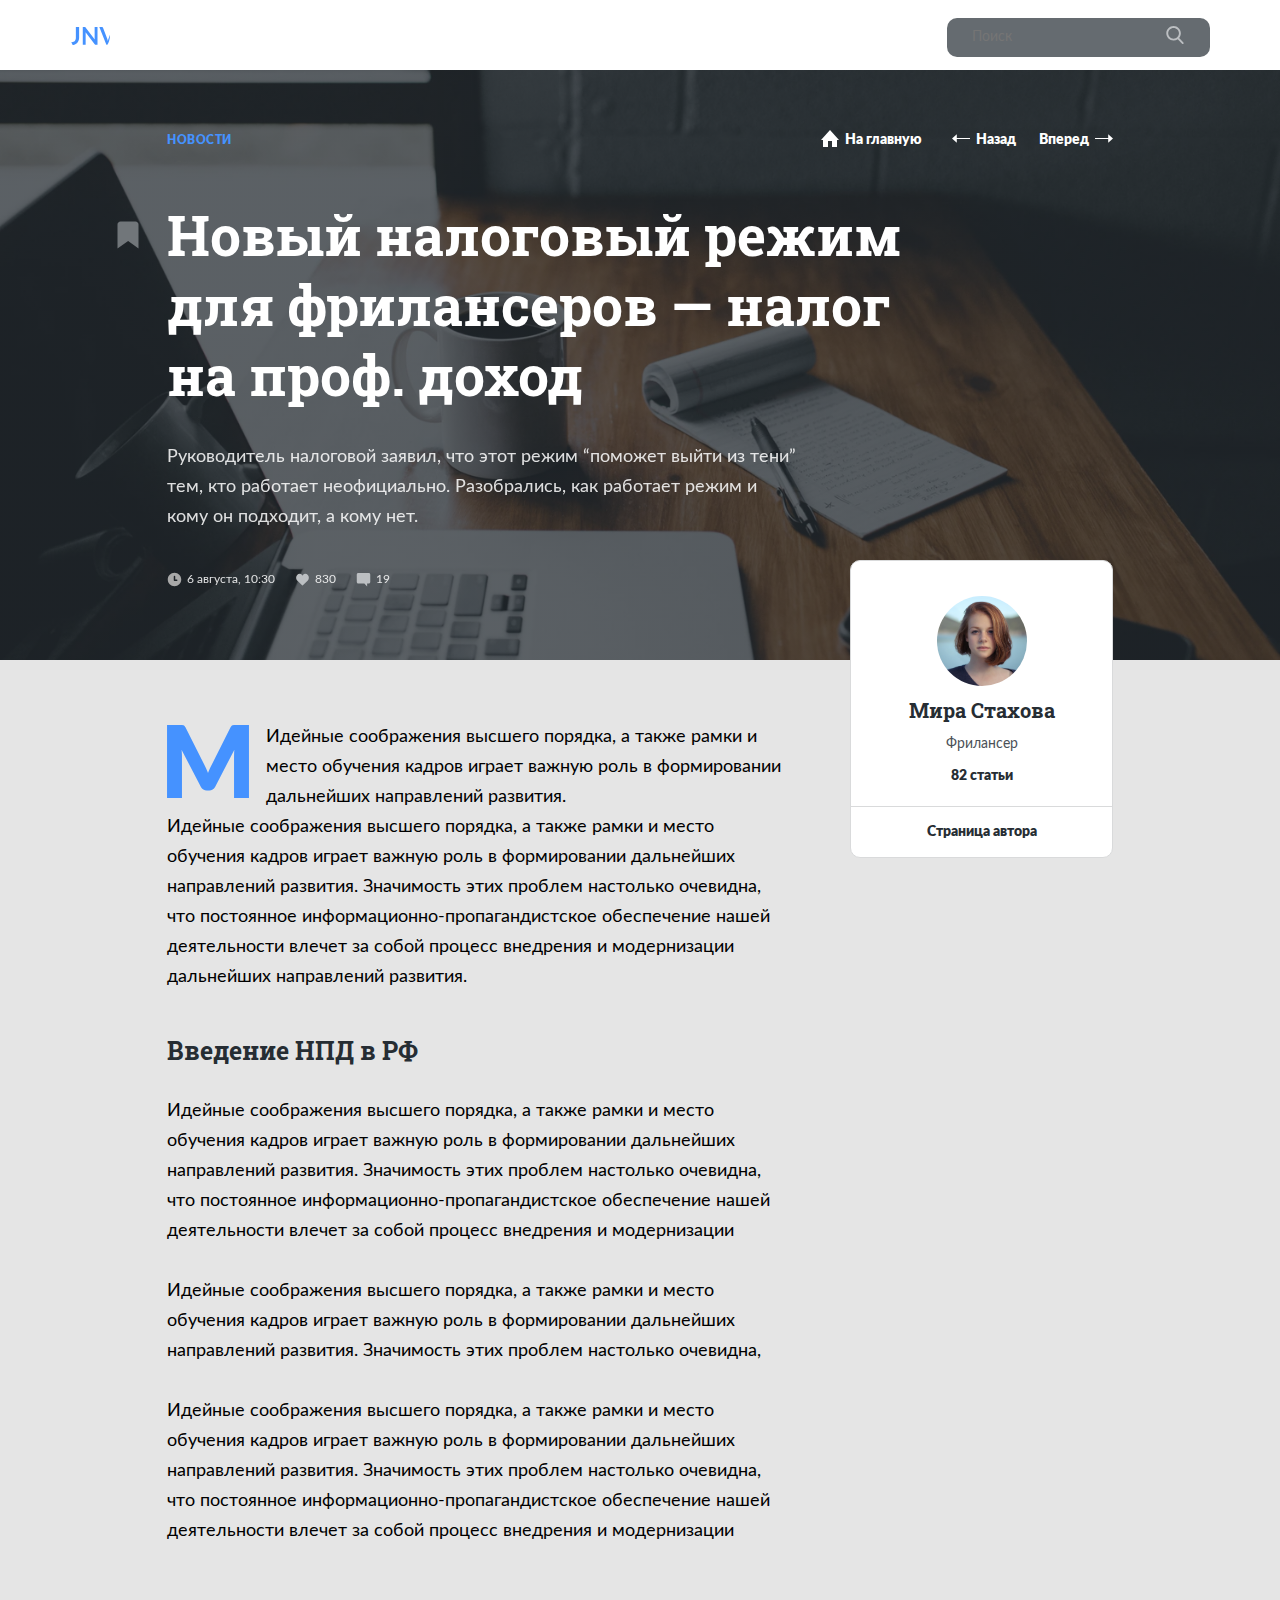
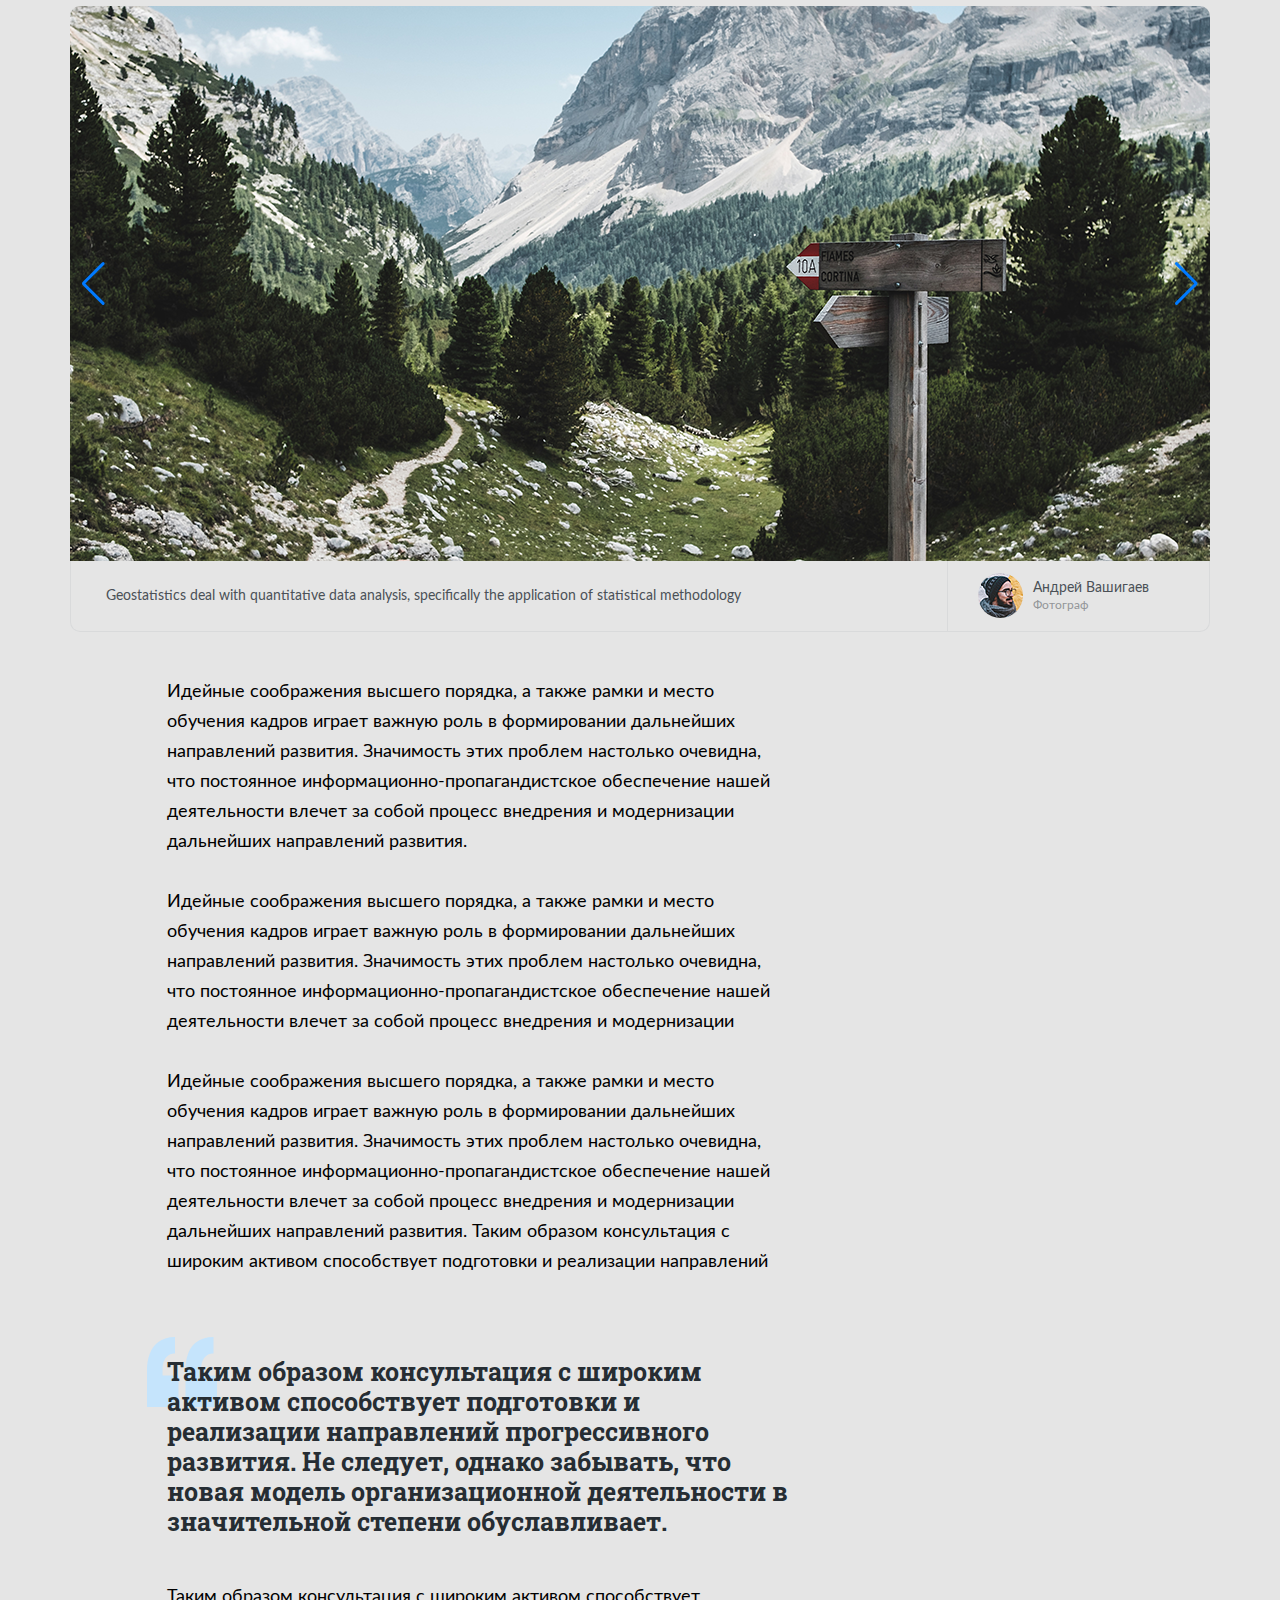
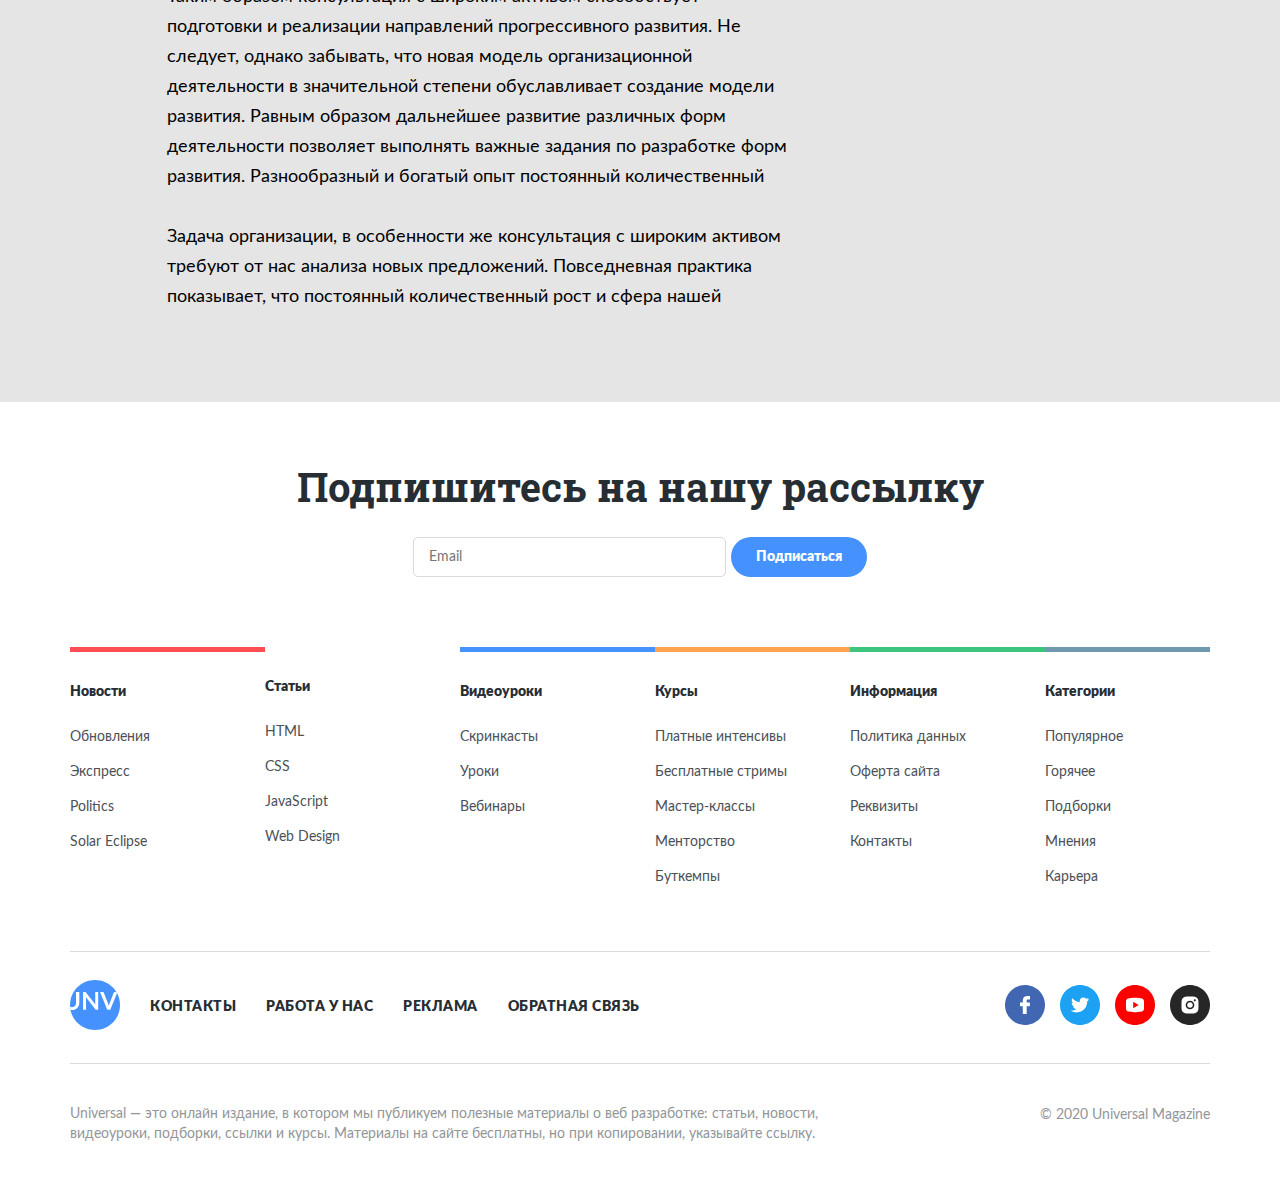
==== article.html @ b318d791 "add slider" ====
<!DOCTYPE html>
<html lang="ru">

<head>
	<meta charset="UTF-8">
	<meta name="viewport" content="width=device-width, initial-scale=1.0">
	<title>Universal</title>
	<link rel="shortcut icon" href="favicon.ico" type="image/x-icon">
	<link rel="icon" href="favicon.ico" type="image/x-icon">
	<link rel="preload" href="fonts/Lato-Black.woff2" as="font" type="font/woff2" crossorigin="">
	<link rel="preload" href="fonts/Lato-Regular.woff2" as="font" type="font/woff2" crossorigin="">
	<link rel="preload" href="fonts/RobotoSlab-Bold.woff2" as="font" type="font/woff2" crossorigin="">
	<link rel="stylesheet" href="css/swiper-bundle.min.css">
	<link rel="stylesheet" href="css/style.css">
</head>

<body>
	<header class="header header-article">
		<div class="container">
			<div class="header-wrapper">
				<a href="index.html" class="header__logo">
					<img class="logo" src="img/logo/logo.svg" alt="logo" />
				</a>
				<nav class="navbar">
					<ul class="navbar__list">
						<li class="navbar__item"><a href="#" class="navbar__link">Статьи</a></li>
						<li class="navbar__item"><a href="#" class="navbar__link">Новости</a></li>
						<li class="navbar__item"><a href="#" class="navbar__link">Курсы</a></li>
						<li class="navbar__item"><a href="#" class="navbar__link">HTML</a></li>
						<li class="navbar__item"><a href="#" class="navbar__link">CSS</a></li>
						<li class="navbar__item"><a href="#" class="navbar__link">JavaScript</a></li>
						<li class="navbar__item"><a href="#" class="navbar__link">Web Design</a></li>
					</ul>
				</nav>
				<!-- /.navbar -->
				<form class="form header__form header__search-form" action="#">
					<input class="input header__input" type="search" placeholder="Поиск">
					<button class="button header__button header__input-button">
						<img src="img/svg/icon/search.svg" alt="Icon: search">
					</button>
				</form>
			</div>
		</div>
		<!-- /.container -->
	</header>
	<!-- /.header -->

	<main class="main">

		<section class="article-hero">
			<img src="img/svg/icon/bookmark-big.svg" alt="bookmark" class="article-hero__bookmark">
			<div class="article-hero__container container-content">

				<div class="article-hero__menu">
					<div class="article-hero__topic">Новости</div>
					<div class="article-hero__navigation">
						<a href="#" class="article-hero__button article-hero__button-home">
							<img src="img/svg/button/home.svg" alt="Icon: home" class="article-hero__button-image" />
							<span class="article-hero__button-text">На главную</span>
						</a>
						<a href="#" class="article-hero__button article-hero__button-prev">
							<img src="img/svg/button/arrow-prev.svg" alt="Icon: arrow-prev" class="article-hero__button-image" />
							<span class="article-hero__button-text">Назад</span>
						</a>
						<a href="#" class="article-hero__button article-hero__button-next">
							<span class="article-hero__button-text">Вперед</span>
							<img src="img/svg/button/Arrow.svg" alt="Icon: arrow-next" class="article-hero__button-image" />
						</a>
					</div>
				</div>
				<h2 class="article-hero__title">Новый налоговый режим для фрилансеров — налог на проф. доход</h2>
				<p class="article-hero__subtitle">Руководитель налоговой заявил, что этот режим “поможет выйти из тени” тем,
					кто работает неофициально. Разобрались, как работает режим и кому он подходит, а кому нет.
				</p>
				<div class="article-hero__action">
					<img src="img/svg/icon/clock.svg" alt="Icon: clock" class="article-hero__clock">
					<span class="article-hero__date">6 августа, 10:30</span>
					<img class="article-hero__comment-like like" src="img/svg/icon/like.svg" alt="Icon: comment">
					<span class="article-hero__number-like comment-item">830</span>
					<img class="article-hero__comment-icon comment" src="img/svg/icon/comment.svg" alt="Icon: comment">
					<span class="article-hero__number-comment comment-item">19</span>
				</div>

			</div>
			<!-- /.container -->
		</section>
		<!-- /.hero -->

		<section class="article-swiper">
			<div class="container container-content">
				<div class="article-swiper__user">
					<div class="article-swiper__user-info">
						<img src="img/user/user-avatar-4.png" alt="Icon: user" class="article-swiper__user-avatar">
						<span class="article-swiper__user-name">Мира Стахова</span>
						<span class="article-swiper__user-work">Фрилансер</span>
						<span class="article-swiper__user-stats">82 статьи</span>
					</div>
					<div class="article-swiper__user-page">
						<a href="#" class="article-swiper__user-link">Страница автора</a>
					</div>
				</div>
				<div class="article-swiper__text-box">

					<div class="article-swiper__lead">
						<p class="article-swiper__tagline">
							МИдейные соображения высшего порядка, а также рамки и место обучения кадров
							играет важную роль в формировании дальнейших направлений развития.
						</p>
						<p class="article-swiper__text">
							Идейные соображения высшего порядка, а также рамки и место обучения кадров играет важную роль в
							формировании
							дальнейших направлений развития. Значимость этих проблем настолько очевидна, что постоянное
							информационно-пропагандистское обеспечение нашей деятельности влечет за собой процесс внедрения и
							модернизации дальнейших направлений развития.
						</p>
					</div>



					<h2 class="article-swiper__title">Введение НПД в РФ</h2>
					<p class="article-swiper__text">
						Идейные соображения высшего порядка, а также рамки и место обучения кадров играет важную роль в формировании
						дальнейших направлений развития. Значимость этих проблем настолько очевидна, что постоянное
						информационно-пропагандистское обеспечение нашей деятельности влечет за собой процесс внедрения и
						модернизации
					</p>
					<p class="article-swiper__text">
						Идейные соображения высшего порядка, а также рамки и место обучения кадров играет важную роль в формировании
						дальнейших направлений развития. Значимость этих проблем настолько очевидна,
					</p>
					<p class="article-swiper__text article-swiper__text--mb0">
						Идейные соображения высшего порядка, а также рамки и место обучения кадров играет важную роль в формировании
						дальнейших направлений развития. Значимость этих проблем настолько очевидна, что постоянное
						информационно-пропагандистское обеспечение нашей деятельности влечет за собой процесс внедрения и
						модернизации
					</p>
				</div>
			</div>
			<!-- /.content-container -->

			<div class="container">
				<!-- Slider main container -->
				<!-- 	<div class="article-swiper__box"> -->
				<div class="swiper-container article-swiper__swiper-container">
					<!-- Additional required wrapper -->
					<div class="swiper-wrapper">
						<!-- Slides -->
						<div class="swiper-slide">
							<img src="img/article-swiper/article-slide-1.png" alt="slide" class="article-swiper__slider-image">
						</div>
						<div class="swiper-slide">
							<img src="img/article-swiper/article-slide-1.png" alt="slide" class="article-swiper__slider-image">
						</div>
						<div class="swiper-slide">
							<img src="img/article-swiper/article-slide-1.png" alt="slide" class="article-swiper__slider-image">
						</div>
					</div>
					<!-- If we need navigation buttons -->
					<div class="swiper-button-prev"></div>
					<div class="swiper-button-next"></div>
				</div>

				<div class="article-swiper__slider-block">
					<div class="article-swiper__slider-text">Geostatistics deal with quantitative data analysis, specifically
						the application of statistical methodology
					</div>
					<div class="article-swiper__slider-user">
						<img src="img/user/user-avatar-5.png" alt="User" class="article-swiper__slider-avatar">
						<div class="article-swiper__slider-info">
							<span class="article-swiper__slider-name">Андрей Вашигаев</span>
							<span class="article-swiper__slider-work">Фотограф</span>
						</div>
					</div>
				</div>
				<!-- </div> -->
			</div>
			<!-- /.container -->

			<div class="container container-content">
				<div class="article-swiper__text-box">
					<p class="article-swiper__text">
						Идейные соображения высшего порядка, а также рамки и место обучения кадров играет важную роль в формировании
						дальнейших направлений развития. Значимость этих проблем настолько очевидна, что постоянное
						информационно-пропагандистское обеспечение нашей деятельности влечет за собой процесс внедрения и
						модернизации дальнейших направлений развития.
					</p>
					<p class="article-swiper__text">
						Идейные соображения высшего порядка, а также рамки и место обучения кадров играет важную роль в формировании
						дальнейших направлений развития. Значимость этих проблем настолько очевидна, что постоянное
						информационно-пропагандистское обеспечение нашей деятельности влечет за собой процесс внедрения и
						модернизации
					</p>
					<p class="article-swiper__text article-swiper__text--mb80">
						Идейные соображения высшего порядка, а также рамки и место обучения кадров играет важную роль в формировании
						дальнейших направлений развития. Значимость этих проблем настолько очевидна, что постоянное
						информационно-пропагандистское обеспечение нашей деятельности влечет за собой процесс внедрения и
						модернизации дальнейших направлений развития. Таким образом консультация с широким активом способствует
						подготовки и реализации направлений
					</p>
				</div>
			</div>

			<div class="container container-content">
				<div class="article-swiper__text-box">
					<div class="article-swiper__quote">
						<img src="img/svg/icon/quote.svg" alt="Icon: quote" class="article-swiper__quote-image">
						Таким образом консультация с широким активом способствует подготовки и реализации направлений прогрессивного
						развития. Не следует, однако забывать, что новая модель организационной деятельности в значительной степени
						обуславливает.
					</div>
					<p class="article-swiper__text">
						Таким образом консультация с широким активом способствует подготовки и реализации направлений прогрессивного
						развития. Не следует, однако забывать, что новая модель организационной деятельности в значительной степени
						обуславливает создание модели развития. Равным образом дальнейшее развитие различных форм деятельности
						позволяет выполнять важные задания по разработке форм развития. Разнообразный и богатый опыт постоянный
						количественный
					</p>
					<p class="article-swiper__text">
						Задача организации, в особенности же консультация с широким активом требуют от нас анализа новых
						предложений. Повседневная практика показывает, что постоянный количественный рост и сфера нашей
					</p>
				</div>
			</div>

		</section>
		<!-- /.article-swiper -->
		<section class="article-cards">
			<div class="container">

			</div>
			<!-- /.container -->
		</section>
		<!-- /.article-card -->


	</main>
	<!-- /.main -->

	<footer class="footer">
		<div class="container">
			<div class="footer__wrapper">

				<div class="footer__newsletter">
					<h2 class="footer__newsletter-title">Подпишитесь на нашу рассылку</h2>
					<form action="#" class="footer__newsletter-form">
						<input class="input footer__newsletter-input" type="email" placeholder="Email">
						<button class="button footer__newsletter-button">Подписаться</button>
					</form>
				</div>
				<!-- /.footer__newsletter -->

				<div class="footer__info">
					<div class="footer__info-item footer__info-item--news">
						<span class="footer__info-title">Новости</span>
						<a href="#" class="footer__info-link">Обновления</a>
						<a href="#" class="footer__info-link">Экспресс</a>
						<a href="#" class="footer__info-link">Politics</a>
						<a href="#" class="footer__info-link">Solar Eclipse</a>
					</div>
					<div class="footer__info-item footer__info-item--article">
						<span class="footer__info-title">Статьи</span>
						<a href="#" class="footer__info-link">HTML</a>
						<a href="#" class="footer__info-link">CSS</a>
						<a href="#" class="footer__info-link">JavaScript</a>
						<a href="#" class="footer__info-link">Web Design</a>
					</div>
					<div class="footer__info-item footer__info-item--videos">
						<span class="footer__info-title">Видеоуроки</span>
						<a href="#" class="footer__info-link">Скринкасты</a>
						<a href="#" class="footer__info-link">Уроки</a>
						<a href="#" class="footer__info-link">Вебинары</a>
					</div>
					<div class="footer__info-item footer__info-item--courses">
						<span class="footer__info-title">Курсы</span>
						<a href="#" class="footer__info-link">Платные интенсивы</a>
						<a href="#" class="footer__info-link">Бесплатные стримы</a>
						<a href="#" class="footer__info-link">Мастер-классы</a>
						<a href="#" class="footer__info-link">Менторство</a>
						<a href="#" class="footer__info-link">Буткемпы</a>
					</div>
					<div class="footer__info-item footer__info-item--information">
						<span class="footer__info-title">Информация</span>
						<a href="#" class="footer__info-link">Политика данных</a>
						<a href="#" class="footer__info-link">Оферта сайта</a>
						<a href="#" class="footer__info-link">Реквизиты</a>
						<a href="#" class="footer__info-link">Контакты</a>
					</div>
					<div class="footer__info-item footer__info-item--categiories">
						<span class="footer__info-title">Категории</span>
						<a href="#" class="footer__info-link">Популярное</a>
						<a href="#" class="footer__info-link">Горячее</a>
						<a href="#" class="footer__info-link">Подборки</a>
						<a href="#" class="footer__info-link">Мнения</a>
						<a href="#" class="footer__info-link">Карьера</a>
					</div>
				</div>
				<!-- /.footer__info -->
				<div class="footer__contacts">
					<div class="footer__contacts-about">
						<a href="#"><img class="footer__logo" src="img/logo/footer-logo.svg" alt="Logo"></a>
						<a href="#" class="footer__contacts-link">Контакты</a>
						<a href="#" class="footer__contacts-link">Работа у нас</a>
						<a href="#" class="footer__contacts-link">Реклама</a>
						<a href="#" class="footer__contacts-link">Обратная связь</a>
					</div>
					<div class="footer__contacts-social">
						<a href="https://www.facebook.com" class="footer__social-link">
							<img src="img/svg/social/footer-facebook.svg" alt="facebook" class="footer__social-icon">
						</a>
						<a href="https://twitter.com" class="footer__social-link"><img src="img/svg/social/footer-twitter.svg"
								alt="twitter" class="footer__social-icon"></a>
						<a href="https://www.youtube.com" class="footer__social-link">
							<img src="img/svg/social/footer-youtube.svg" alt="youtube" class="footer__social-icon">
						</a>
						<a href="https://www.instagram.com" class="footer__social-link">
							<img src="img/svg/social/footer-instagram.svg" alt="instagram" class="footer__social-icon">
						</a>
					</div>
				</div>
				<!-- /.footer__contacts -->
				<div class="footer__copyright">
					<p class="footer__copyright-all">Universal — это онлайн издание, в котором мы публикуем полезные материалы о
						веб разработке: статьи, новости, видеоуроки, подборки, ссылки и курсы. Материалы на сайте бесплатны, но при
						копировании, указывайте ссылку.</p>
					<span class="footer__copyright-tag">© 2020 Universal Magazine</span>
				</div>
				<!-- /.footer__copyright -->
			</div>
			<!-- /.footer__wrapper -->
		</div>
		<!-- /.container -->
	</footer>
	<!-- /.footer -->
	<script src="https://code.jquery.com/jquery-3.5.1.min.js"
		integrity="sha256-9/aliU8dGd2tb6OSsuzixeV4y/faTqgFtohetphbbj0=" crossorigin="anonymous"></script>
	<script src="js/swiper-bundle.min.js"></script>
	<script src="js/main.js"></script>
</body>

</html>
---- css/style.css ----
/*! normalize.css v8.0.1 | MIT License | github.com/necolas/normalize.css */
/* Document
   ========================================================================== */
/**
 * 1. Correct the line height in all browsers.
 * 2. Prevent adjustments of font size after orientation changes in iOS.
 */
html {
  line-height: 1.15;
  /* 1 */
  -webkit-text-size-adjust: 100%;
  /* 2 */
}

/* Sections
   ========================================================================== */
/**
 * Remove the margin in all browsers.
 */
body {
  margin: 0;
}

/**
 * Render the `main` element consistently in IE.
 */
main {
  display: block;
}

/**
 * Correct the font size and margin on `h1` elements within `section` and
 * `article` contexts in Chrome, Firefox, and Safari.
 */
h1 {
  font-size: 2em;
  margin: 0.67em 0;
}

/* Grouping content
   ========================================================================== */
/**
 * 1. Add the correct box sizing in Firefox.
 * 2. Show the overflow in Edge and IE.
 */
hr {
  -webkit-box-sizing: content-box;
          box-sizing: content-box;
  /* 1 */
  height: 0;
  /* 1 */
  overflow: visible;
  /* 2 */
}

/**
 * 1. Correct the inheritance and scaling of font size in all browsers.
 * 2. Correct the odd `em` font sizing in all browsers.
 */
pre {
  font-family: monospace, monospace;
  /* 1 */
  font-size: 1em;
  /* 2 */
}

/* Text-level semantics
   ========================================================================== */
/**
 * Remove the gray background on active links in IE 10.
 */
a {
  background-color: transparent;
}

/**
 * 1. Remove the bottom border in Chrome 57-
 * 2. Add the correct text decoration in Chrome, Edge, IE, Opera, and Safari.
 */
abbr[title] {
  border-bottom: none;
  /* 1 */
  text-decoration: underline;
  /* 2 */
  -webkit-text-decoration: underline dotted;
          text-decoration: underline dotted;
  /* 2 */
}

/**
 * Add the correct font weight in Chrome, Edge, and Safari.
 */
b,
strong {
  font-weight: bolder;
}

/**
 * 1. Correct the inheritance and scaling of font size in all browsers.
 * 2. Correct the odd `em` font sizing in all browsers.
 */
code,
kbd,
samp {
  font-family: monospace, monospace;
  /* 1 */
  font-size: 1em;
  /* 2 */
}

/**
 * Add the correct font size in all browsers.
 */
small {
  font-size: 80%;
}

/**
 * Prevent `sub` and `sup` elements from affecting the line height in
 * all browsers.
 */
sub,
sup {
  font-size: 75%;
  line-height: 0;
  position: relative;
  vertical-align: baseline;
}

sub {
  bottom: -0.25em;
}

sup {
  top: -0.5em;
}

/* Embedded content
   ========================================================================== */
/**
 * Remove the border on images inside links in IE 10.
 */
img {
  border-style: none;
}

/* Forms
   ========================================================================== */
/**
 * 1. Change the font styles in all browsers.
 * 2. Remove the margin in Firefox and Safari.
 */
button,
input,
optgroup,
select,
textarea {
  font-family: inherit;
  /* 1 */
  font-size: 100%;
  /* 1 */
  line-height: 1.15;
  /* 1 */
  margin: 0;
  /* 2 */
}

/**
 * Show the overflow in IE.
 * 1. Show the overflow in Edge.
 */
button,
input {
  /* 1 */
  overflow: visible;
}

/**
 * Remove the inheritance of text transform in Edge, Firefox, and IE.
 * 1. Remove the inheritance of text transform in Firefox.
 */
button,
select {
  /* 1 */
  text-transform: none;
}

/**
 * Correct the inability to style clickable types in iOS and Safari.
 */
button,
[type="button"],
[type="reset"],
[type="submit"] {
  -webkit-appearance: button;
}

/**
 * Remove the inner border and padding in Firefox.
 */
button::-moz-focus-inner,
[type="button"]::-moz-focus-inner,
[type="reset"]::-moz-focus-inner,
[type="submit"]::-moz-focus-inner {
  border-style: none;
  padding: 0;
}

/**
 * Restore the focus styles unset by the previous rule.
 */
button:-moz-focusring,
[type="button"]:-moz-focusring,
[type="reset"]:-moz-focusring,
[type="submit"]:-moz-focusring {
  outline: 1px dotted ButtonText;
}

/**
 * Correct the padding in Firefox.
 */
fieldset {
  padding: 0.35em 0.75em 0.625em;
}

/**
 * 1. Correct the text wrapping in Edge and IE.
 * 2. Correct the color inheritance from `fieldset` elements in IE.
 * 3. Remove the padding so developers are not caught out when they zero out
 *    `fieldset` elements in all browsers.
 */
legend {
  -webkit-box-sizing: border-box;
          box-sizing: border-box;
  /* 1 */
  color: inherit;
  /* 2 */
  display: table;
  /* 1 */
  max-width: 100%;
  /* 1 */
  padding: 0;
  /* 3 */
  white-space: normal;
  /* 1 */
}

/**
 * Add the correct vertical alignment in Chrome, Firefox, and Opera.
 */
progress {
  vertical-align: baseline;
}

/**
 * Remove the default vertical scrollbar in IE 10+.
 */
textarea {
  overflow: auto;
}

/**
 * 1. Add the correct box sizing in IE 10.
 * 2. Remove the padding in IE 10.
 */
[type="checkbox"],
[type="radio"] {
  -webkit-box-sizing: border-box;
          box-sizing: border-box;
  /* 1 */
  padding: 0;
  /* 2 */
}

/**
 * Correct the cursor style of increment and decrement buttons in Chrome.
 */
[type="number"]::-webkit-inner-spin-button,
[type="number"]::-webkit-outer-spin-button {
  height: auto;
}

/**
 * 1. Correct the odd appearance in Chrome and Safari.
 * 2. Correct the outline style in Safari.
 */
[type="search"] {
  -webkit-appearance: textfield;
  /* 1 */
  outline-offset: -2px;
  /* 2 */
}

/**
 * Remove the inner padding in Chrome and Safari on macOS.
 */
[type="search"]::-webkit-search-decoration {
  -webkit-appearance: none;
}

/**
 * 1. Correct the inability to style clickable types in iOS and Safari.
 * 2. Change font properties to `inherit` in Safari.
 */
::-webkit-file-upload-button {
  -webkit-appearance: button;
  /* 1 */
  font: inherit;
  /* 2 */
}

/* Interactive
   ========================================================================== */
/*
 * Add the correct display in Edge, IE 10+, and Firefox.
 */
details {
  display: block;
}

/*
 * Add the correct display in all browsers.
 */
summary {
  display: list-item;
}

/* Misc
   ========================================================================== */
/**
 * Add the correct display in IE 10+.
 */
template {
  display: none;
}

/**
 * Add the correct display in IE 10.
 */
[hidden] {
  display: none;
}

@font-face {
  font-family: 'Lato';
  src: url("../fonts/Lato-Black.woff");
  src: url("../fonts/Lato-Black.woff2");
  font-weight: 900;
  font-style: normal;
  font-display: swap;
}

@font-face {
  font-family: 'Lato';
  src: url("../fonts/Lato-Regular.woff");
  src: url("../fonts/Lato-Regular.woff2");
  font-weight: normal;
  font-style: normal;
  font-display: swap;
}

@font-face {
  font-family: 'Roboto Slab';
  src: url("../fonts/RobotoSlab-Bold.woff");
  src: url("../fonts/RobotoSlab-Bold.woff2");
  font-weight: 700;
  font-style: normal;
  font-display: swap;
}

* {
  -webkit-box-sizing: border-box;
          box-sizing: border-box;
}

body {
  font-family: 'Lato', sans-serif;
  background-color: #e5e5e5;
}

.container {
  max-width: 1140px;
  margin: auto;
}

.container-content {
  position: relative;
  max-width: 946px;
  margin: auto;
}

img {
  max-width: 100%;
}

.input {
  background-color: #fff;
  border-radius: 4px;
  border: none;
  padding: 0 23px;
  height: 50px;
}

.message {
  background-color: #fff;
  border-radius: 4px;
  padding: 18px 23px;
  border: none;
}

.button {
  max-width: 154px;
  min-height: 40px;
  font-family: Lato;
  font-style: normal;
  font-weight: 900;
  font-size: 14px;
  line-height: 20px;
  text-decoration: none;
  background: #4592FF;
  color: #fff;
  border-radius: 20px;
  cursor: pointer;
}

.button__text {
  margin-right: 5px;
}

.user-avatar {
  border-radius: 50%;
}

.header {
  background: #262d33;
}

.header-article {
  background: #ffffff;
}

.header-wrapper {
  display: -webkit-box;
  display: -ms-flexbox;
  display: flex;
  -webkit-box-pack: justify;
      -ms-flex-pack: justify;
          justify-content: space-between;
  -webkit-box-align: center;
      -ms-flex-align: center;
          align-items: center;
  padding: 11px 0 7px 0;
}

.header__form {
  position: relative;
  display: -webkit-box;
  display: -ms-flexbox;
  display: flex;
}

.header__input {
  width: 263px;
  max-height: 39px;
  padding: 10px 55px 10px 25px;
  background: #656b70;
  border-radius: 10px;
  font-style: normal;
  font-weight: normal;
  font-size: 14px;
  line-height: 20px;
  color: #e2e2e2;
}

.header__input:focus {
  color: #ffffff;
}

.header__input-button {
  position: absolute;
  right: 20px;
  height: 100%;
  border: none;
  background: transparent;
}

.navbar__list {
  display: -webkit-box;
  display: -ms-flexbox;
  display: flex;
  -webkit-box-pack: justify;
      -ms-flex-pack: justify;
          justify-content: space-between;
  width: 531px;
  padding: 0;
}

.navbar__item {
  list-style: none;
}

.navbar__link {
  text-decoration: none;
  font-weight: 900;
  font-size: 14px;
  line-height: 20px;
  color: #ffffff;
}

.hero {
  padding: 30px 0 15px;
  background: -webkit-gradient(linear, left bottom, left top, color-stop(24.55%, #E5E5E5), color-stop(24.55%, #262D33));
  background: linear-gradient(0deg, #E5E5E5 24.55%, #262D33 24.55%);
}

.hero-wrapper {
  display: -webkit-box;
  display: -ms-flexbox;
  display: flex;
  min-height: 570px;
  width: 100%;
  background-color: transparent;
  border-radius: 10px;
  overflow: hidden;
}

.content__item {
  position: relative;
  display: -webkit-box;
  display: -ms-flexbox;
  display: flex;
  height: 100%;
  display: none;
}

.content__item--active {
  display: block;
}

.content__page {
  position: relative;
  display: -webkit-box;
  display: -ms-flexbox;
  display: flex;
  -webkit-box-orient: vertical;
  -webkit-box-direction: normal;
      -ms-flex-direction: column;
          flex-direction: column;
  -webkit-box-pack: justify;
      -ms-flex-pack: justify;
          justify-content: space-between;
  width: 877px;
  height: 100%;
}

.content__image {
  position: absolute;
  width: 100%;
  height: 100%;
  -o-object-fit: cover;
     object-fit: cover;
}

.content__tab {
  position: absolute;
  bottom: 100px;
  left: 55px;
  max-width: 630px;
  display: -webkit-box;
  display: -ms-flexbox;
  display: flex;
  -webkit-box-orient: vertical;
  -webkit-box-direction: normal;
      -ms-flex-direction: column;
          flex-direction: column;
  -webkit-box-pack: justify;
      -ms-flex-pack: justify;
          justify-content: space-between;
}

.content__user {
  position: absolute;
  top: 55px;
  left: 55px;
  display: -webkit-box;
  display: -ms-flexbox;
  display: flex;
  -webkit-box-align: center;
      -ms-flex-align: center;
          align-items: center;
}

.content__user-avatar {
  margin-right: 10px;
}

.content__user-info {
  display: -webkit-box;
  display: -ms-flexbox;
  display: flex;
  -webkit-box-orient: vertical;
  -webkit-box-direction: normal;
      -ms-flex-direction: column;
          flex-direction: column;
}

.content__user-name {
  font-style: normal;
  font-weight: normal;
  font-size: 14px;
  line-height: 20px;
  mix-blend-mode: normal;
  opacity: 0.85;
  color: #ffffff;
}

.content__user-work {
  font-style: normal;
  font-weight: normal;
  font-size: 12px;
  line-height: 15px;
  opacity: 0.4;
  color: #ffffff;
}

.content__text {
  font-style: normal;
  font-weight: 900;
  font-size: 12px;
  line-height: 15px;
  letter-spacing: 0.5px;
  text-transform: uppercase;
  color: #4592ff;
}

.content__title {
  margin-top: 20px;
  margin-bottom: 50px;
  font-family: 'Roboto Slab', serif;
  font-style: normal;
  font-weight: bold;
  font-size: 40px;
  line-height: 50px;
  color: #ffffff;
}

.content__button {
  padding: 10px 20px 10px 20px;
}

.tabs {
  display: -webkit-box;
  display: -ms-flexbox;
  display: flex;
  -webkit-box-orient: vertical;
  -webkit-box-direction: normal;
      -ms-flex-direction: column;
          flex-direction: column;
  -webkit-box-pack: justify;
      -ms-flex-pack: justify;
          justify-content: space-between;
  background-color: #fff;
  width: 100%;
}

.tabs__title {
  display: -webkit-box;
  display: -ms-flexbox;
  display: flex;
  -webkit-box-orient: vertical;
  -webkit-box-direction: normal;
      -ms-flex-direction: column;
          flex-direction: column;
  -webkit-box-pack: center;
      -ms-flex-pack: center;
          justify-content: center;
  padding: 19px 25px;
  min-height: 59px;
  font-style: normal;
  font-weight: 900;
  font-size: 14px;
  line-height: 20px;
  text-transform: uppercase;
}

.tabs__item {
  display: -webkit-box;
  display: -ms-flexbox;
  display: flex;
  -webkit-box-orient: vertical;
  -webkit-box-direction: normal;
      -ms-flex-direction: column;
          flex-direction: column;
  padding: 18px 25px;
  min-height: 99px;
  border: 1px solid transparent;
  cursor: pointer;
  border-top: 1px solid #D9DADB;
}

.tabs__item--active {
  background: #f5f5f5;
}

.tabs__item:last-child {
  min-height: 110px;
}

.tabs__subtitle {
  margin-top: 0;
  margin-bottom: 7px;
  font-style: normal;
  font-weight: 900;
  font-size: 12px;
  line-height: 15px;
  letter-spacing: 0.5px;
  text-transform: uppercase;
}

.tabs__subtitle-css {
  color: #3BBDC4;
}

.tabs__subtitle-java {
  color: #6E99AE;
}

.tabs__subtitle-html {
  color: #AC8EE3;
}

.tabs__subtitle-web {
  color: #FFA34D;
}

.tabs__subtitle-grid {
  color: #3DC47E;
}

.tabs__text {
  margin: 0;
  font-style: normal;
  font-weight: normal;
  font-size: 14px;
  line-height: 20px;
}

.articles {
  padding: 15px 0 60px;
}

.articles__top {
  display: -webkit-box;
  display: -ms-flexbox;
  display: flex;
  -webkit-box-pack: justify;
      -ms-flex-pack: justify;
          justify-content: space-between;
  padding: 25px 25px 30px;
  margin-bottom: 30px;
  background: #30363d;
  border-radius: 10px;
}

.articles__top-title {
  max-width: 155px;
  margin: 0 17px 0 0;
  font-style: normal;
  font-weight: 900;
  font-size: 14px;
  line-height: 20px;
}

.articles__top-image {
  width: 65px;
  height: 65px;
  -o-object-fit: cover;
     object-fit: cover;
}

.articles__top-link {
  display: -webkit-box;
  display: -ms-flexbox;
  display: flex;
  -webkit-box-align: center;
      -ms-flex-align: center;
          align-items: center;
  max-width: 234px;
  text-decoration: none;
  color: #ffffff;
}

.articles__top-splitter {
  width: 1px;
  height: 75px;
  background: #4b5157;
}

.articles__bottom {
  display: -ms-grid;
  display: grid;
  -ms-grid-rows: (1fr)[4];
      grid-template-rows: repeat(4, 1fr);
  -ms-grid-columns: (1fr)[4];
      grid-template-columns: repeat(4, 1fr);
  grid-gap: 30px;
}

.articles__bottom-card {
  display: -webkit-box;
  display: -ms-flexbox;
  display: flex;
  text-decoration: none;
  -webkit-box-orient: vertical;
  -webkit-box-direction: normal;
      -ms-flex-direction: column;
          flex-direction: column;
  background-color: #ffffff;
  border-radius: 10px;
  overflow: hidden;
}

.card-topic {
  font-family: 'Lato', sans-serif;
  font-style: normal;
  font-weight: 900;
  font-size: 12px;
  line-height: 15px;
  text-transform: uppercase;
}

.card-title {
  margin: 0;
  font-family: 'Roboto Slab', serif;
  font-style: normal;
  font-weight: bold;
  font-size: 16px;
  line-height: 25px;
  color: #262d33;
}

.card-text {
  margin: 0;
  color: #4b5157;
  font-family: 'Lato', sans-serif;
  font-style: normal;
  font-weight: normal;
  font-size: 14px;
  line-height: 20px;
  text-decoration: none;
}

.user-name {
  font-style: normal;
  font-weight: normal;
  font-size: 14px;
  line-height: 20px;
}

.like {
  width: 15px;
  height: 15px;
  color: #ffffff;
}

.comment {
  width: 15px;
  height: 15px;
}

.comment-item {
  font-style: normal;
  font-weight: normal;
  font-size: 12px;
  line-height: 15px;
  color: #ffffff;
}

.major {
  position: relative;
  -ms-grid-column: 1;
  -ms-grid-column-span: 2;
  grid-column: 1 / 3;
  -ms-grid-row: 1;
  -ms-grid-row-span: 2;
  grid-row: 1 / 3;
  -webkit-box-pack: justify;
      -ms-flex-pack: justify;
          justify-content: space-between;
  background: #ffffff url(../img/articles-bottom/article-5.png) no-repeat right top 15px;
  padding: 35px 30px 13px 35px;
}

.major-content {
  max-width: 237px;
}

.major-topic {
  display: block;
  margin-bottom: 20px;
  color: #6e99ae;
}

.major-title {
  margin-bottom: 25px;
  font-weight: bold;
  font-size: 25px;
  line-height: 30px;
}

.major-splitter {
  position: absolute;
  left: 0;
  bottom: 55px;
  width: 100%;
  height: 1px;
  background: #d9dadb;
}

.major-comment {
  display: -webkit-box;
  display: -ms-flexbox;
  display: flex;
  -webkit-box-align: center;
      -ms-flex-align: center;
          align-items: center;
}

.major__user-avatar {
  width: 30px;
  height: 30px;
  margin-right: 10px;
}

.major__user-name {
  margin-right: 5px;
  font-weight: 900;
  color: #262d33;
}

.major__user-text {
  margin-right: 15px;
}

.major__comment-icon {
  margin-right: 5px;
}

.major__comment-number {
  color: #939699;
}

.popular {
  -ms-grid-row: 1;
  -ms-grid-row-span: 2;
  grid-row: 1 / 3;
  padding: 19px 25px 25px 25px;
  background: -webkit-gradient(linear, left bottom, left top, from(rgba(64, 48, 61, 0.35)), to(rgba(64, 48, 61, 0.35))), url(../img/articles-bottom/article-6.jpg) no-repeat center;
  background: linear-gradient(0deg, rgba(64, 48, 61, 0.35), rgba(64, 48, 61, 0.35)), url(../img/articles-bottom/article-6.jpg) no-repeat center;
  background-size: cover;
}

.popular-label {
  max-width: 92px;
  margin-bottom: 116px;
  padding: 5px 12px;
  font-size: 12px;
  line-height: 15px;
  color: #ffffff;
  background-color: #3DC47E;
  border-radius: 3px;
}

.popular-topic {
  margin-top: 0;
  margin-bottom: 23px;
  color: #e7d9ff;
}

.popular-title {
  margin-bottom: 27px;
  letter-spacing: 0.5px;
  text-transform: uppercase;
  color: #ffffff;
}

.popular-comment {
  display: -webkit-box;
  display: -ms-flexbox;
  display: flex;
}

.popular__user-avatar {
  width: 45px;
  height: 45px;
  margin-right: 10px;
}

.popular__user-name {
  color: #ffffff;
  opacity: 0.85;
  margin-top: 3px;
}

.popular__user-action {
  display: -webkit-box;
  display: -ms-flexbox;
  display: flex;
  -webkit-box-align: center;
      -ms-flex-align: center;
          align-items: center;
  margin-top: 2px;
}

.popular__user-info {
  display: -webkit-box;
  display: -ms-flexbox;
  display: flex;
  -webkit-box-orient: vertical;
  -webkit-box-direction: normal;
      -ms-flex-direction: column;
          flex-direction: column;
}

.popular__user-date {
  color: #ffffff;
  opacity: 0.4;
  margin-right: 7px;
}

.popular__comment-icon, .popular__comment-like, .popular__comment-number {
  color: #ffffff;
  opacity: 0.4;
  margin-right: 6px;
}

.popular__like-number {
  color: #ffffff;
  opacity: 0.4;
}

.checklist {
  position: relative;
  -webkit-box-pack: justify;
      -ms-flex-pack: justify;
          justify-content: space-between;
  -webkit-box-align: center;
      -ms-flex-align: center;
          align-items: center;
  padding: 25px 25px 13px 25px;
  background-color: #3bbdc4;
}

.checklist-image {
  position: absolute;
  top: 25px;
  right: 25px;
}

.checklist-title {
  margin-bottom: 10px;
  color: #ffffff;
}

.checklist-text {
  color: #C1F4F5;
}

.checklist-desc {
  color: #ffffff;
}

.checklist-splitter {
  position: absolute;
  bottom: 45px;
  width: 100%;
  height: 1px;
  background: #96E2E3;
}

.checklist-button {
  display: -webkit-box;
  display: -ms-flexbox;
  display: flex;
  -webkit-box-orient: horizontal;
  -webkit-box-direction: normal;
      -ms-flex-direction: row;
          flex-direction: row;
  -webkit-box-align: center;
      -ms-flex-align: center;
          align-items: center;
}

.checklist-arrow {
  margin-right: 11px;
}

.tools {
  -ms-grid-row: 3;
  -ms-grid-row-span: 2;
  grid-row: 3 / 5;
}

.tools-image {
  height: 275px;
  -o-object-fit: cover;
     object-fit: cover;
}

.tools-title {
  padding: 15px 19px 15px 25px;
  max-width: 213px;
}

.description {
  -webkit-box-pack: justify;
      -ms-flex-pack: justify;
          justify-content: space-between;
  padding: 25px 25px 30px;
}

.description-title {
  margin-bottom: 5px;
}

.description-date {
  color: #939699;
}

.tags {
  -ms-grid-row: 2;
  -ms-grid-row-span: 2;
  grid-row: 2 / 4;
}

.tags-title {
  padding: 20px 25px 20px;
  font-style: normal;
  font-weight: 900;
  font-size: 14px;
  line-height: 20px;
  text-transform: uppercase;
  color: #262d33;
  border-bottom: 1px solid #d9dadb;
}

.tags-box {
  display: -webkit-box;
  display: -ms-flexbox;
  display: flex;
  -ms-flex-wrap: wrap;
      flex-wrap: wrap;
  padding: 24px 25px 15px;
}

.tags-item {
  margin-right: 8px;
  margin-bottom: 13px;
  padding: 5px 15px;
  font-weight: 900;
  color: #262d33;
  border: 1px solid #d9dadb;
  border-radius: 5px;
}

.social {
  display: -webkit-box;
  display: -ms-flexbox;
  display: flex;
  -webkit-box-align: center;
      -ms-flex-align: center;
          align-items: center;
  -webkit-box-pack: justify;
      -ms-flex-pack: justify;
          justify-content: space-between;
  padding: 30px 25px 35px;
}

.social-title {
  font-size: 20px;
  line-height: 25px;
}

.social-box {
  display: -webkit-box;
  display: -ms-flexbox;
  display: flex;
  -ms-flex-pack: distribute;
      justify-content: space-around;
  width: 100%;
}

.preview {
  padding: 50px 0 55px;
  background: -webkit-gradient(linear, left bottom, left top, from(rgba(64, 48, 61, 0.35)), to(rgba(64, 48, 61, 0.35))), url(../img/bg-preview.jpg);
  background: linear-gradient(0deg, rgba(64, 48, 61, 0.35), rgba(64, 48, 61, 0.35)), url(../img/bg-preview.jpg);
}

.preview__container {
  display: -webkit-box;
  display: -ms-flexbox;
  display: flex;
  -webkit-box-orient: vertical;
  -webkit-box-direction: normal;
      -ms-flex-direction: column;
          flex-direction: column;
  -webkit-box-align: center;
      -ms-flex-align: center;
          align-items: center;
  text-align: center;
}

.preview__title {
  max-width: 946px;
  margin-top: 0;
  margin-bottom: 25px;
  font-family: 'Roboto Slab', sans-serif;
  font-style: normal;
  font-weight: bold;
  font-size: 40px;
  line-height: 50px;
  color: #ffffff;
}

.preview__button {
  max-width: 160px;
  padding: 10px 20px 10px 20px;
}

.news {
  padding: 60px 0 60px;
}

.news__grid {
  display: -ms-grid;
  display: grid;
  -ms-grid-columns: (1fr)[4];
      grid-template-columns: repeat(4, 1fr);
  grid-column-gap: 30px;
}

.news__main {
  -ms-grid-column: 1;
  -ms-grid-column-span: 3;
  grid-column: 1 / 4;
  padding: 0 25px;
  background: #ffffff;
  border-radius: 10px;
  overflow: hidden;
}

.news__main-card {
  display: -webkit-box;
  display: -ms-flexbox;
  display: flex;
  -webkit-box-orient: horizontal;
  -webkit-box-direction: normal;
      -ms-flex-direction: row;
          flex-direction: row;
  padding: 25px 0 24px;
  border-bottom: 1px solid #d9dadb;
}

.news__main-card:last-child {
  border-bottom: none;
}

.news__main-image {
  height: 195px;
  width: 336px;
  margin-right: 25px;
}

.news__main-info {
  position: relative;
  display: -webkit-box;
  display: -ms-flexbox;
  display: flex;
  -webkit-box-orient: vertical;
  -webkit-box-direction: normal;
      -ms-flex-direction: column;
          flex-direction: column;
  -webkit-box-pack: justify;
      -ms-flex-pack: justify;
          justify-content: space-between;
  max-width: 437px;
}

.news__main-bookmark {
  position: absolute;
  top: 0;
  right: 0;
  cursor: pointer;
}

.news__main-box {
  height: 100%;
}

.news__main-topic {
  margin-top: 5px;
}

.news__main-topic--new {
  color: #4592ff;
}

.news__main-topic--opinion {
  color: #3bbdc4;
}

.news__main-topic--hot {
  color: #ff4f52;
}

.news__main-topic--compilation {
  color: #ac8ee3;
}

.news__main-title {
  display: block;
  margin-bottom: 10px;
  font-size: 20px;
  line-height: 25px;
  text-decoration: none;
}

.news__main-action {
  display: -webkit-box;
  display: -ms-flexbox;
  display: flex;
  -webkit-box-align: center;
      -ms-flex-align: center;
          align-items: center;
  height: 27px;
}

.news__main-date {
  color: #939699;
  margin-right: 11px;
}

.news__main-icon {
  margin-right: 7px;
}

.news__main-number {
  margin-right: 10px;
  color: #939699;
}

.news__main-like {
  margin-right: 5px;
}

.news__main-splitter {
  height: 1px;
  width: 798px;
}

.news__sidebar {
  display: -webkit-box;
  display: -ms-flexbox;
  display: flex;
  -webkit-box-orient: vertical;
  -webkit-box-direction: normal;
      -ms-flex-direction: column;
          flex-direction: column;
  height: 770px;
  background: #ffffff;
  border-radius: 10px;
}

.news__sidebar-title {
  padding: 20px 25px 19px;
  font-style: normal;
  font-weight: 900;
  font-size: 14px;
  line-height: 20px;
  letter-spacing: 0.5px;
  text-transform: uppercase;
  color: #262d33;
  border-bottom: 1px solid #d9dadb;
}

.news__sidebar-box {
  padding: 0 25px;
}

.news__sidebar-card {
  display: -webkit-box;
  display: -ms-flexbox;
  display: flex;
  -webkit-box-orient: horizontal;
  -webkit-box-direction: normal;
      -ms-flex-direction: row;
          flex-direction: row;
  padding: 17px 0;
  border-bottom: 1px solid #d9dadb;
}

.news__sidebar-card:last-child {
  border-bottom: none;
}

.news__sidebar-image {
  height: 60px;
  width: 60px;
  margin-right: 10px;
}

.news__sidebar-info {
  display: -webkit-box;
  display: -ms-flexbox;
  display: flex;
  -webkit-box-orient: vertical;
  -webkit-box-direction: normal;
      -ms-flex-direction: column;
          flex-direction: column;
  text-decoration: none;
}

.news__sidebar-text {
  margin-bottom: 5px;
  font-style: normal;
  font-weight: normal;
  font-size: 14px;
  line-height: 20px;
  color: #4b5157;
}

.news__sidebar-time {
  font-style: normal;
  font-weight: normal;
  font-size: 12px;
  line-height: 15px;
  color: #939699;
}

.news__sidebar-subtitle {
  padding-top: 11px;
  font-style: normal;
  font-weight: 900;
  font-size: 14px;
  line-height: 20px;
  text-align: center;
  text-decoration: none;
  color: #262d33;
  border-top: 1px solid #d9dadb;
  cursor: pointer;
}

.gallery {
  padding: 60px 0;
  background: #262d33;
}

.gallery__grid {
  display: -ms-grid;
  display: grid;
  -ms-grid-rows: (1fr)[3];
      grid-template-rows: repeat(3, 1fr);
  -ms-grid-columns: (1fr)[4];
      grid-template-columns: repeat(4, 1fr);
  grid-gap: 30px;
}

.gallery__swiper {
  position: relative;
  -ms-grid-row: 1;
  -ms-grid-row-span: 3;
  grid-row: 1 / 4;
  -ms-grid-column: 1;
  -ms-grid-column-span: 2;
  grid-column: 1 / 3;
  width: 100%;
  height: 570px;
  border-radius: 10px;
  overflow: hidden;
}

.gallery__swiper-container {
  position: relative;
  height: 100%;
}

.gallery__swiper-image {
  -o-object-fit: cover;
     object-fit: cover;
  height: 100%;
}

.gallery__swiper-info {
  position: absolute;
  z-index: 2;
  display: -webkit-box;
  display: -ms-flexbox;
  display: flex;
  -webkit-box-orient: vertical;
  -webkit-box-direction: normal;
      -ms-flex-direction: column;
          flex-direction: column;
  -webkit-box-align: center;
      -ms-flex-align: center;
          align-items: center;
  padding: 18px;
}

.gallery__swiper-label {
  -ms-flex-item-align: start;
      -ms-grid-row-align: start;
      align-self: start;
  max-width: 68px;
  padding: 5px 12px;
  margin-bottom: 5px;
  font-style: normal;
  font-weight: normal;
  font-size: 12px;
  line-height: 15px;
  color: #ffffff;
  background: #3dc47e;
  border-radius: 3px;
}

.gallery__swiper-title {
  margin-top: 0;
  margin-bottom: 45px;
  font-family: Roboto Slab;
  font-style: normal;
  font-weight: bold;
  font-size: 40px;
  line-height: 50px;
  text-align: center;
  color: #ffffff;
}

.gallery__button {
  display: -webkit-box;
  display: -ms-flexbox;
  display: flex;
  -webkit-box-orient: horizontal;
  -webkit-box-direction: normal;
      -ms-flex-direction: row;
          flex-direction: row;
  -webkit-box-align: center;
      -ms-flex-align: center;
          align-items: center;
  -webkit-box-pack: justify;
      -ms-flex-pack: justify;
          justify-content: space-between;
  max-width: 200px;
  padding: 11px 24px;
}

.gallery__button-icon {
  width: 19px;
  height: 15px;
  margin-right: 5px;
}

.gallery__button-text {
  margin-right: 5px;
}

.gallery__user {
  display: -webkit-box;
  display: -ms-flexbox;
  display: flex;
  -webkit-box-orient: vertical;
  -webkit-box-direction: normal;
      -ms-flex-direction: column;
          flex-direction: column;
  -webkit-box-align: center;
      -ms-flex-align: center;
          align-items: center;
  margin-bottom: 33px;
}

.gallery__user-avatar {
  height: 45px;
  width: 45px;
  margin-bottom: 10px;
  border-radius: 50px;
}

.gallery__user-name {
  font-style: normal;
  font-weight: normal;
  font-size: 14px;
  line-height: 20px;
  color: #ffffff;
  mix-blend-mode: normal;
  opacity: 0.85;
}

.gallery__user-work {
  font-style: normal;
  font-weight: normal;
  font-size: 12px;
  line-height: 15px;
  color: #ffffff;
  mix-blend-mode: normal;
  opacity: 0.4;
}

.gallery__career {
  position: relative;
  -ms-grid-row: 1;
  -ms-grid-row-span: 2;
  grid-row: 1 / 3;
  -ms-grid-column: 3;
  -ms-grid-column-span: 2;
  grid-column: 3 / 5;
  display: -webkit-box;
  display: -ms-flexbox;
  display: flex;
  -webkit-box-orient: vertical;
  -webkit-box-direction: normal;
      -ms-flex-direction: column;
          flex-direction: column;
  padding: 35px 35px 50px;
  background: #B4D1E0;
  border-radius: 10px;
  overflow: hidden;
}

.gallery__career-image {
  position: absolute;
  top: 0;
  right: 0;
  bottom: 0;
  left: 0;
}

.gallery__career-info {
  display: -webkit-box;
  display: -ms-flexbox;
  display: flex;
  -webkit-box-orient: vertical;
  -webkit-box-direction: normal;
      -ms-flex-direction: column;
          flex-direction: column;
  max-width: 231px;
  margin-bottom: 45px;
}

.gallery__career-topic {
  margin-top: 0;
  margin-bottom: 20px;
  font-style: normal;
  font-weight: 900;
  font-size: 12px;
  line-height: 15px;
  letter-spacing: 0.5px;
  text-transform: uppercase;
  color: #6e99ae;
}

.gallery__career-title {
  margin-bottom: 15px;
  font-family: Roboto Slab, serif;
  font-style: normal;
  font-weight: bold;
  font-size: 25px;
  line-height: 30px;
  color: #262d33;
}

.gallery__career-text {
  margin: 0;
  font-style: normal;
  font-weight: normal;
  font-size: 14px;
  line-height: 20px;
  color: #4b5157;
}

.gallery__career-button {
  padding: 10px 20px;
}

.gallery__card {
  display: -webkit-box;
  display: -ms-flexbox;
  display: flex;
  -webkit-box-orient: vertical;
  -webkit-box-direction: normal;
      -ms-flex-direction: column;
          flex-direction: column;
  -webkit-box-pack: justify;
      -ms-flex-pack: justify;
          justify-content: space-between;
  padding: 25px 25px 30px;
  text-decoration: none;
  background: #ffffff;
  border-radius: 10px;
  overflow: hidden;
}

.gallery__title {
  margin-top: 0;
  margin-bottom: 5px;
  font-family: Roboto Slab;
  font-style: normal;
  font-weight: bold;
  font-size: 16px;
  line-height: 25px;
  color: #262d33;
}

.gallery__text {
  font-style: normal;
  font-weight: normal;
  font-size: 14px;
  line-height: 20px;
  color: #4b5157;
}

.gallery__date {
  font-style: normal;
  font-weight: normal;
  font-size: 12px;
  line-height: 15px;
  color: #939699;
}

.swiper-pagination {
  bottom: 40px !important;
}

.swiper-pagination-bullet {
  margin: 0 8px !important;
  background: #d9dadb !important;
  opacity: 0.4 !important;
}

.swiper-pagination-bullet-active {
  background: #ffffff !important;
  opacity: 1 !important;
}

.footer {
  padding: 60px 0 55px;
  background: #ffffff;
}

.footer__wrapper {
  display: -webkit-box;
  display: -ms-flexbox;
  display: flex;
  -webkit-box-orient: vertical;
  -webkit-box-direction: normal;
      -ms-flex-direction: column;
          flex-direction: column;
}

.footer__newsletter {
  -ms-grid-column: 1;
  -ms-grid-column-span: 6;
  grid-column: 1 / 7;
  display: -webkit-box;
  display: -ms-flexbox;
  display: flex;
  -webkit-box-orient: vertical;
  -webkit-box-direction: normal;
      -ms-flex-direction: column;
          flex-direction: column;
  -webkit-box-align: center;
      -ms-flex-align: center;
          align-items: center;
}

.footer__newsletter-title {
  margin-top: 0;
  margin-bottom: 25px;
  font-family: Roboto Slab;
  font-style: normal;
  font-weight: bold;
  font-size: 40px;
  line-height: 50px;
  text-align: center;
  color: #262d33;
}

.footer__newsletter-form {
  display: -webkit-box;
  display: -ms-flexbox;
  display: flex;
  -webkit-box-align: center;
      -ms-flex-align: center;
          align-items: center;
  margin-bottom: 70px;
}

.footer__newsletter-input {
  height: 40px;
  width: 313px;
  margin-right: 5px;
  padding: 0 15px;
  font-style: normal;
  font-weight: normal;
  font-size: 14px;
  line-height: 20px;
  color: #939699;
  border: 1px solid #d9dadb;
  border-radius: 5px;
}

.footer__newsletter-button {
  border: none;
  padding: 10px 25px;
}

.footer__info {
  display: -ms-grid;
  display: grid;
  -ms-grid-columns: 1fr 1fr 1fr 1fr 1fr 165px;
      grid-template-columns: 1fr 1fr 1fr 1fr 1fr 165px;
  min-height: 305px;
  border-bottom: 1px solid #d9dadb;
}

.footer__info-item {
  display: -webkit-box;
  display: -ms-flexbox;
  display: flex;
  -webkit-box-orient: vertical;
  -webkit-box-direction: normal;
      -ms-flex-direction: column;
          flex-direction: column;
}

.footer__info-item--news {
  border-top: 5px solid #ff4f52;
}

.footer__info-item--articles {
  border-top: 5px solid #ac8ee3;
}

.footer__info-item--videos {
  border-top: 5px solid #4592ff;
}

.footer__info-item--courses {
  border-top: 5px solid #ffa34d;
}

.footer__info-item--information {
  border-top: 5px solid #3dc47e;
}

.footer__info-item--categiories {
  border-top: 5px solid #6e99ae;
}

.footer__info-title {
  margin-top: 30px;
  margin-bottom: 25px;
  font-style: normal;
  font-weight: 900;
  font-size: 14px;
  line-height: 20px;
  color: #262d33;
}

.footer__info-link {
  margin-bottom: 15px;
  font-style: normal;
  font-weight: normal;
  font-size: 14px;
  line-height: 20px;
  text-decoration: none;
  color: #4b5157;
}

.footer__contacts {
  display: -webkit-box;
  display: -ms-flexbox;
  display: flex;
  -webkit-box-align: center;
      -ms-flex-align: center;
          align-items: center;
  -webkit-box-pack: justify;
      -ms-flex-pack: justify;
          justify-content: space-between;
  min-height: 112px;
  margin-bottom: 40px;
  border-bottom: 1px solid #d9dadb;
}

.footer__contacts-about {
  display: -webkit-box;
  display: -ms-flexbox;
  display: flex;
  -webkit-box-align: center;
      -ms-flex-align: center;
          align-items: center;
}

.footer__contacts-link {
  margin-right: 30px;
  font-style: normal;
  font-weight: 900;
  font-size: 14px;
  line-height: 20px;
  letter-spacing: 0.5px;
  text-transform: uppercase;
  text-decoration: none;
  color: #262d33;
}

.footer__contacts-social {
  display: -webkit-box;
  display: -ms-flexbox;
  display: flex;
}

.footer__social-link {
  margin-left: 15px;
}

.footer__logo {
  margin-right: 30px;
}

.footer__copyright {
  display: -webkit-box;
  display: -ms-flexbox;
  display: flex;
  -webkit-box-pack: justify;
      -ms-flex-pack: justify;
          justify-content: space-between;
  -webkit-box-align: center;
      -ms-flex-align: center;
          align-items: center;
  font-style: normal;
  font-weight: normal;
  font-size: 14px;
  line-height: 20px;
  color: #939699;
}

.footer__copyright-all {
  max-width: 750px;
  margin: 0;
}

.footer__copyright-tag {
  margin-top: -18px;
}

.article-hero {
  width: 100%;
  height: 570px;
  padding: 60px 0 73px;
  background: -webkit-gradient(linear, left bottom, left top, from(rgba(38, 45, 51, 0.75)), to(rgba(38, 45, 51, 0.75))), url(../img/news/news-1.png) no-repeat center;
  background: linear-gradient(0deg, rgba(38, 45, 51, 0.75), rgba(38, 45, 51, 0.75)), url(../img/news/news-1.png) no-repeat center;
  background-size: 100%;
  height: 100%;
}

.article-hero__container {
  position: relative;
}

.article-hero__bookmark {
  position: absolute;
  top: 221px;
  left: 117px;
}

.article-hero__menu {
  display: -webkit-box;
  display: -ms-flexbox;
  display: flex;
  -webkit-box-orient: horizontal;
  -webkit-box-direction: normal;
      -ms-flex-direction: row;
          flex-direction: row;
  -webkit-box-pack: justify;
      -ms-flex-pack: justify;
          justify-content: space-between;
  -webkit-box-align: center;
      -ms-flex-align: center;
          align-items: center;
  margin-bottom: 50px;
}

.article-hero__topic {
  font-style: normal;
  font-weight: 900;
  font-size: 12px;
  line-height: 15px;
  letter-spacing: 0.5px;
  text-transform: uppercase;
  color: #4592ff;
}

.article-hero__navigation {
  display: -webkit-box;
  display: -ms-flexbox;
  display: flex;
  -webkit-box-align: center;
      -ms-flex-align: center;
          align-items: center;
  -webkit-box-pack: justify;
      -ms-flex-pack: justify;
          justify-content: space-between;
  width: 292px;
  font-style: normal;
  font-weight: 900;
  font-size: 14px;
  line-height: 20px;
}

.article-hero__button {
  display: -webkit-box;
  display: -ms-flexbox;
  display: flex;
  color: #ffffff;
  text-decoration: none;
}

.article-hero__button-prev {
  margin-left: 8px;
}

.article-hero__button-image {
  width: 18px;
  height: 17px;
  margin-right: 6px;
}

.article-hero__button-image:last-child {
  margin-right: 0;
  margin-left: 6px;
}

.article-hero__title {
  max-width: 750px;
  margin-top: 0;
  margin-bottom: 32px;
  font-family: Roboto Slab;
  font-style: normal;
  font-weight: bold;
  font-size: 55px;
  line-height: 70px;
  color: #ffffff;
}

.article-hero__subtitle {
  max-width: 632px;
  margin-top: 0;
  margin-bottom: 40px;
  font-style: normal;
  font-weight: normal;
  font-size: 18px;
  line-height: 30px;
  color: #ffffff;
  opacity: 0.85;
}

.article-hero__action {
  display: -webkit-box;
  display: -ms-flexbox;
  display: flex;
}

.article-hero__date {
  font-style: normal;
  font-weight: normal;
  font-size: 12px;
  line-height: 15px;
  color: #ffffff;
  opacity: 0.85;
}

.article-hero__number-like, .article-hero__number-comment {
  opacity: 0.85;
}

.article-hero__clock {
  margin-right: 5px;
}

.article-hero__date {
  margin-right: 20px;
}

.article-hero__comment-like {
  margin-right: 5px;
}

.article-hero__number-like {
  margin-right: 20px;
}

.article-hero__comment-icon {
  margin-right: 5px;
}

.article-swiper {
  padding: 62px 0 60px;
}

.article-swiper__lead {
  font-style: normal;
  font-weight: normal;
  font-size: 18px;
  line-height: 30px;
  margin-bottom: 44px;
}

.article-swiper__tagline {
  margin-top: 0;
  margin-bottom: 0px;
}

.article-swiper__tagline::first-letter {
  margin-top: 8px;
  margin-right: 10px;
  margin-left: -7px;
  float: left;
  font-weight: 900;
  font-size: 100px;
  line-height: 75px;
  color: #4592FF;
}

.article-swiper__text {
  margin-top: 0;
  margin-bottom: 30px;
  font-style: normal;
  font-weight: normal;
  font-size: 18px;
  line-height: 30px;
}

.article-swiper__text--mb0 {
  margin-bottom: 60px;
}

.article-swiper__text--mb80 {
  margin-bottom: 80px;
}

.article-swiper__text-box {
  max-width: 622px;
}

.article-swiper__title {
  margin-top: 0;
  margin-bottom: 30px;
  font-family: Roboto Slab;
  font-style: normal;
  font-weight: bold;
  font-size: 25px;
  line-height: 30px;
  color: #262d33;
}

.article-swiper__user {
  position: absolute;
  top: -162px;
  right: 0;
  display: -webkit-box;
  display: -ms-flexbox;
  display: flex;
  -webkit-box-orient: vertical;
  -webkit-box-direction: normal;
      -ms-flex-direction: column;
          flex-direction: column;
  -webkit-box-align: center;
      -ms-flex-align: center;
          align-items: center;
  width: 263px;
  height: 298px;
  border: 1px solid;
  color: #d9dadb;
  background-color: #ffffff;
  border-radius: 10px;
}

.article-swiper__user-avatar {
  width: 90px;
  height: 90px;
  -o-object-fit: cover;
     object-fit: cover;
  border-radius: 50%;
}

.article-swiper__user-info {
  display: -webkit-box;
  display: -ms-flexbox;
  display: flex;
  -webkit-box-orient: vertical;
  -webkit-box-direction: normal;
      -ms-flex-direction: column;
          flex-direction: column;
  -webkit-box-align: center;
      -ms-flex-align: center;
          align-items: center;
  -webkit-box-pack: justify;
      -ms-flex-pack: justify;
          justify-content: space-between;
  width: 100%;
  height: 100%;
  padding: 35px 25px 20px;
}

.article-swiper__user-name {
  font-family: Roboto Slab;
  font-style: normal;
  font-weight: bold;
  font-size: 20px;
  line-height: 25px;
  color: #262d33;
}

.article-swiper__user-work {
  font-style: normal;
  font-weight: normal;
  font-size: 14px;
  line-height: 20px;
  color: #4B5157;
}

.article-swiper__user-stats {
  font-style: normal;
  font-weight: 900;
  font-size: 14px;
  line-height: 20px;
  color: #262d33;
}

.article-swiper__user-link {
  font-style: normal;
  font-weight: 900;
  font-size: 14px;
  line-height: 20px;
  text-decoration: none;
  color: #262d33;
}

.article-swiper__user-page {
  width: 100%;
  padding: 15px 0;
  text-align: center;
  border-top: 1px solid #d9dadb;
}

.article-swiper__slider-image {
  -o-object-fit: cover;
     object-fit: cover;
}

.article-swiper__slider-block {
  display: -webkit-box;
  display: -ms-flexbox;
  display: flex;
  -webkit-box-align: center;
      -ms-flex-align: center;
          align-items: center;
  -webkit-box-pack: justify;
      -ms-flex-pack: justify;
          justify-content: space-between;
  margin-bottom: 45px;
  border: 1px solid	#d9dadb;
  border-top: none;
  border-radius: 0 0 10px 10px;
}

.article-swiper__slider-text {
  padding: 0 35px;
  font-style: normal;
  font-weight: normal;
  font-size: 14px;
  line-height: 20px;
  color: #4b5157;
}

.article-swiper__slider-user {
  display: -webkit-box;
  display: -ms-flexbox;
  display: flex;
  -webkit-box-align: center;
      -ms-flex-align: center;
          align-items: center;
  -webkit-box-pack: start;
      -ms-flex-pack: start;
          justify-content: flex-start;
  width: 262px;
  padding: 12px 0 13px 30px;
  border-left: 1px solid #d9dadb;
}

.article-swiper__slider-avatar {
  border-radius: 50%;
  margin-right: 10px;
}

.article-swiper__slider-info {
  display: -webkit-box;
  display: -ms-flexbox;
  display: flex;
  -webkit-box-orient: vertical;
  -webkit-box-direction: normal;
      -ms-flex-direction: column;
          flex-direction: column;
}

.article-swiper__slider-name {
  font-style: normal;
  font-weight: normal;
  font-size: 14px;
  line-height: 20px;
  color: #4b5157;
}

.article-swiper__slider-work {
  font-style: normal;
  font-weight: normal;
  font-size: 12px;
  line-height: 15px;
  color: #939699;
}

.article-swiper__quote {
  position: relative;
  margin-bottom: 45px;
  font-family: Roboto Slab;
  font-style: normal;
  font-weight: bold;
  font-size: 25px;
  line-height: 30px;
  color: #262d33;
}

.article-swiper__quote-image {
  position: absolute;
  z-index: -1;
  top: -20px;
  left: -20px;
}

.article-swiper__swiper-container {
  height: 555px;
  border-radius: 10px 10px 0 0;
}
/*# sourceMappingURL=style.css.map */
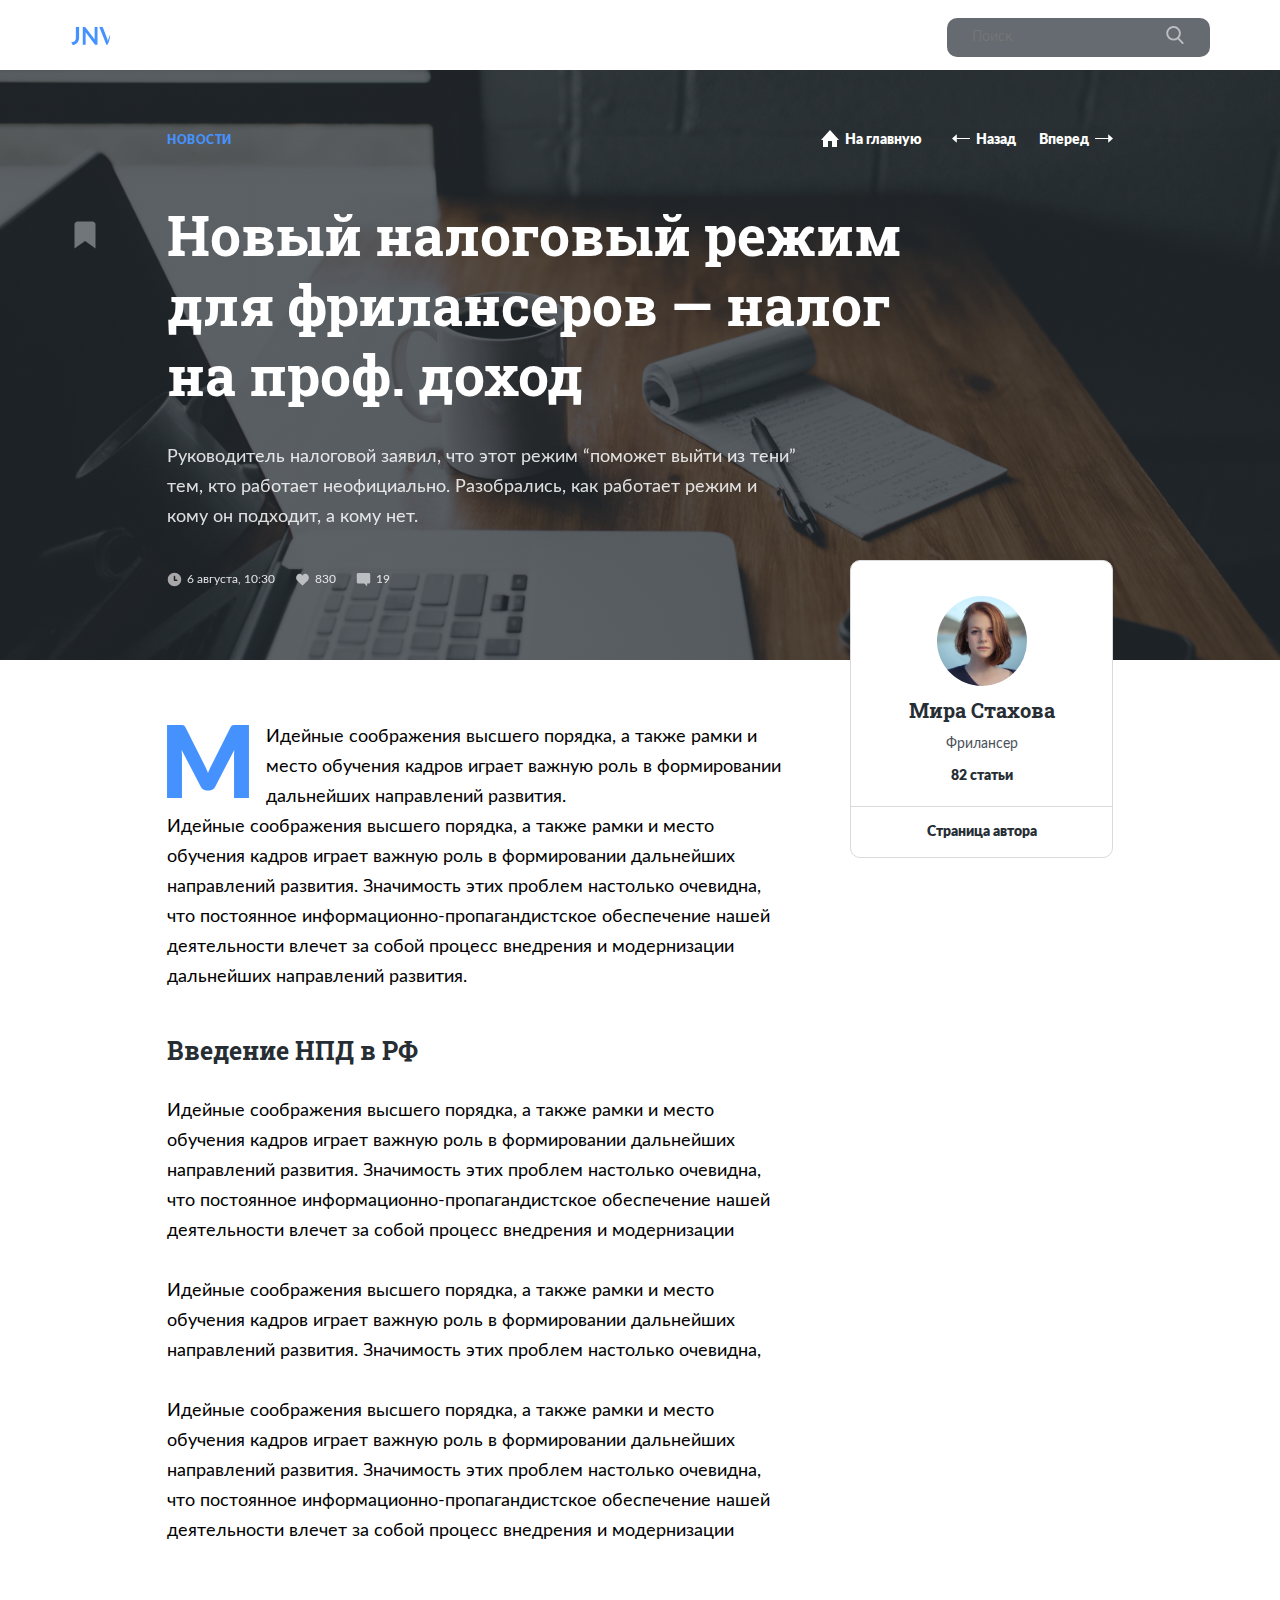
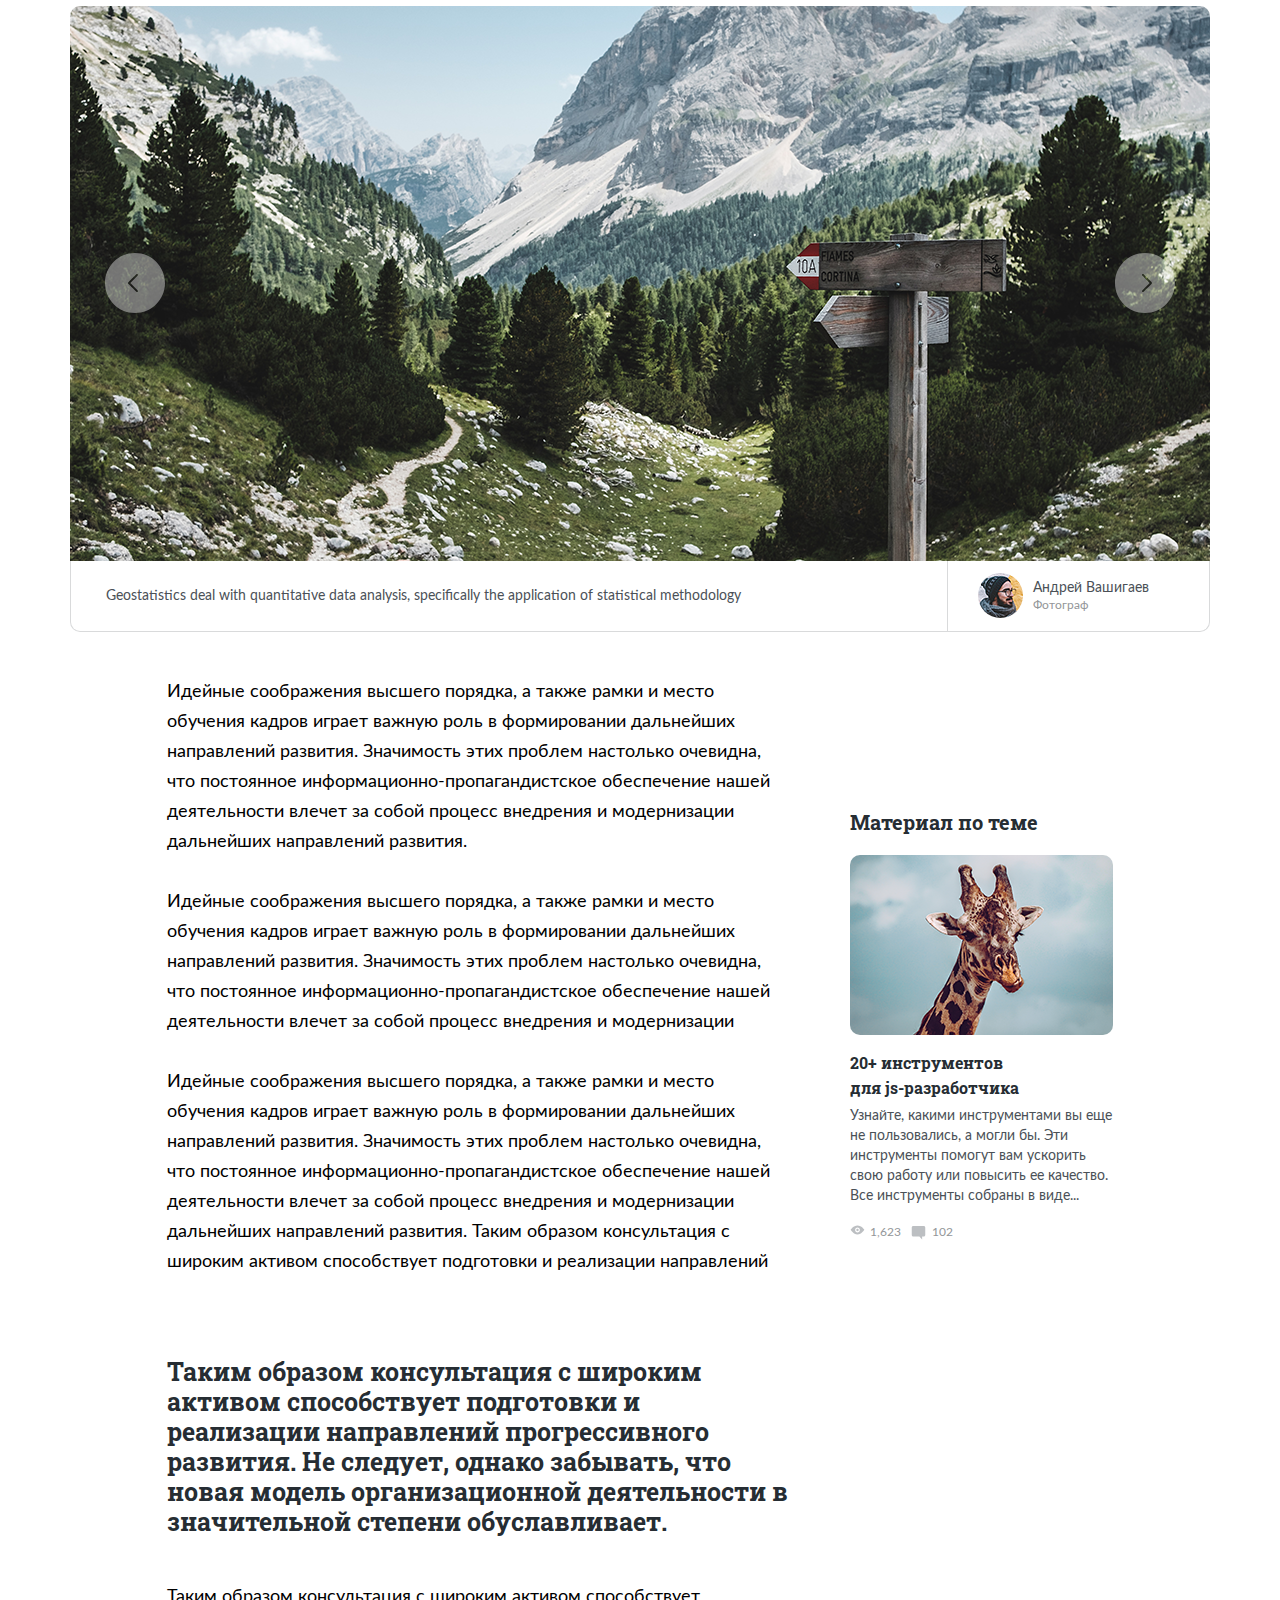
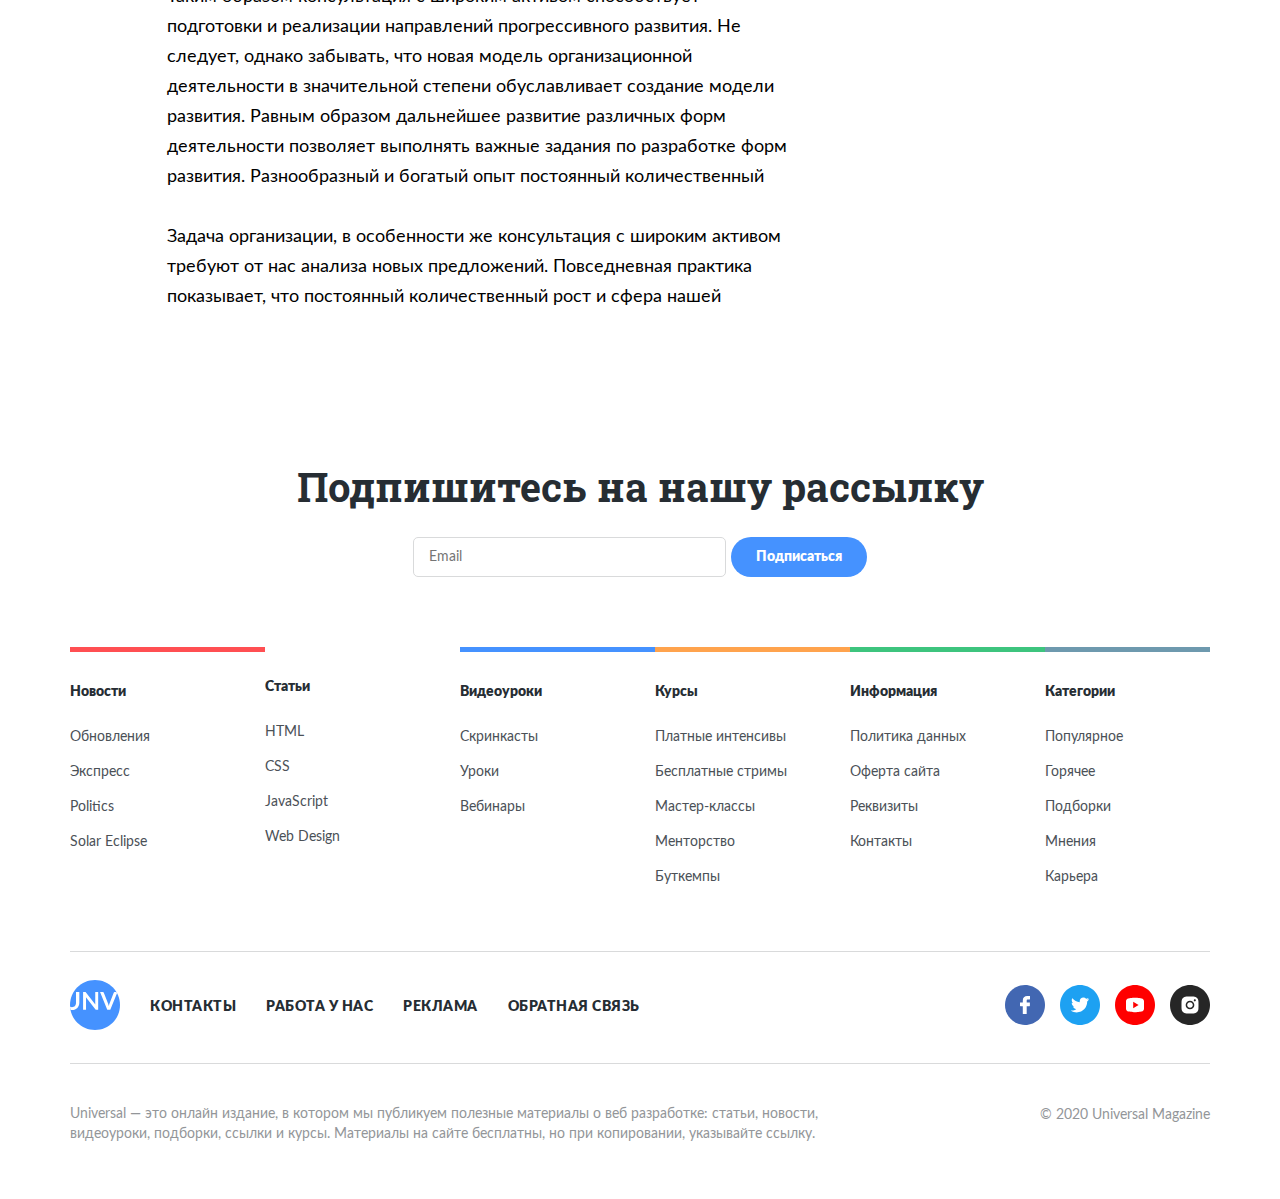
==== commit cf50be96: "add all text" ====
--- a/article.html
+++ b/article.html
@@ -48,8 +48,8 @@
 	<main class="main">
 
 		<section class="article-hero">
-			<img src="img/svg/icon/bookmark-big.svg" alt="bookmark" class="article-hero__bookmark">
 			<div class="article-hero__container container-content">
+				<img src="img/svg/icon/bookmark-big.svg" alt="bookmark" class="article-hero__bookmark">
 
 				<div class="article-hero__menu">
 					<div class="article-hero__topic">Новости</div>
@@ -80,8 +80,8 @@
 					<img class="article-hero__comment-icon comment" src="img/svg/icon/comment.svg" alt="Icon: comment">
 					<span class="article-hero__number-comment comment-item">19</span>
 				</div>
-
-			</div>
+			</div>
+
 			<!-- /.container -->
 		</section>
 		<!-- /.hero -->
@@ -139,12 +139,8 @@
 			<!-- /.content-container -->
 
 			<div class="container">
-				<!-- Slider main container -->
-				<!-- 	<div class="article-swiper__box"> -->
 				<div class="swiper-container article-swiper__swiper-container">
-					<!-- Additional required wrapper -->
 					<div class="swiper-wrapper">
-						<!-- Slides -->
 						<div class="swiper-slide">
 							<img src="img/article-swiper/article-slide-1.png" alt="slide" class="article-swiper__slider-image">
 						</div>
@@ -154,10 +150,15 @@
 						<div class="swiper-slide">
 							<img src="img/article-swiper/article-slide-1.png" alt="slide" class="article-swiper__slider-image">
 						</div>
+
 					</div>
 					<!-- If we need navigation buttons -->
-					<div class="swiper-button-prev"></div>
-					<div class="swiper-button-next"></div>
+					<div class="article-swiper__button-prev">
+						<img src="img/svg/button/slider-prev.svg" alt="" class="article-swiper__button-arrow">
+					</div>
+					<div class="article-swiper__button-next">
+						<img src="img/svg/button/slider-next.svg" alt="" class="article-swiper__button-arrow">
+					</div>
 				</div>
 
 				<div class="article-swiper__slider-block">
@@ -177,6 +178,21 @@
 			<!-- /.container -->
 
 			<div class="container container-content">
+				<div class="article-swiper__sidebar">
+					<h3 class="article-swiper__sidebar-title">Материал по теме</h3>
+					<img src="img/article-swiper-sidebar.png" alt="image" class="article-swiper__sidebar-image">
+					<p class="article-swiper__sidebar-subtitle">20+ инструментов для js-разработчика</p>
+					<p class="article-swiper__sidebar-text">Узнайте, какими инструментами вы еще не пользовались, а могли бы.
+						Эти инструменты помогут вам
+						ускорить свою работу или повысить ее качество. Все инструменты собраны в виде...
+					</p>
+					<div class="article-swiper__sidebar-action">
+						<img src="img/svg/icon/eye.svg" alt="watch" class="article-swiper__sidebar-watch">
+						<span class="article-swiper__sidebar-num">1,623</span>
+						<img src="img/svg/icon/comment.svg" alt="comment" class="article-swiper__sidebar-comment">
+						<span class="article-swiper__sidebar-num">102</span>
+					</div>
+				</div>
 				<div class="article-swiper__text-box">
 					<p class="article-swiper__text">
 						Идейные соображения высшего порядка, а также рамки и место обучения кадров играет важную роль в формировании
--- a/css/style.css
+++ b/css/style.css
@@ -1966,8 +1966,8 @@
 
 .article-hero__bookmark {
   position: absolute;
-  top: 221px;
-  left: 117px;
+  top: 91px;
+  left: -93px;
 }
 
 .article-hero__menu {
@@ -2102,6 +2102,7 @@
 
 .article-swiper {
   padding: 62px 0 60px;
+  background: #ffffff;
 }
 
 .article-swiper__lead {
@@ -2147,6 +2148,7 @@
 
 .article-swiper__text-box {
   max-width: 622px;
+  position: relative;
 }
 
 .article-swiper__title {
@@ -2348,4 +2350,102 @@
   height: 555px;
   border-radius: 10px 10px 0 0;
 }
+
+.article-swiper__button-arrow {
+  position: relative;
+  width: 60px;
+  height: 60px;
+  z-index: 100;
+  cursor: pointer;
+}
+
+.article-swiper__button-prev {
+  position: absolute;
+  top: 44.5%;
+  left: 35px;
+}
+
+.article-swiper__button-next {
+  position: absolute;
+  top: 44.5%;
+  right: 35px;
+}
+
+.article-swiper__sidebar {
+  position: absolute;
+  top: 133px;
+  right: 0;
+  display: -webkit-box;
+  display: -ms-flexbox;
+  display: flex;
+  -webkit-box-orient: vertical;
+  -webkit-box-direction: normal;
+      -ms-flex-direction: column;
+          flex-direction: column;
+  width: 263px;
+}
+
+.article-swiper__sidebar-title {
+  margin-top: 0;
+  font-family: Roboto Slab;
+  font-style: normal;
+  font-weight: bold;
+  font-size: 20px;
+  line-height: 25px;
+  color: #262d33;
+}
+
+.article-swiper__sidebar-image {
+  width: 263px;
+  height: 180px;
+  margin-bottom: 15px;
+  border-radius: 10px;
+}
+
+.article-swiper__sidebar-subtitle {
+  max-width: 185px;
+  margin-top: 0;
+  margin-bottom: 6px;
+  font-family: Roboto Slab;
+  font-style: normal;
+  font-weight: bold;
+  font-size: 16px;
+  line-height: 25px;
+  color: #262d33;
+}
+
+.article-swiper__sidebar-text {
+  margin-top: 0;
+  margin-bottom: 19px;
+  font-style: normal;
+  font-weight: normal;
+  font-size: 14px;
+  line-height: 20px;
+  color: #4b5157;
+}
+
+.article-swiper__sidebar-action {
+  display: -webkit-box;
+  display: -ms-flexbox;
+  display: flex;
+}
+
+.article-swiper__sidebar-watch {
+  width: 15px;
+  height: 10px;
+  margin-right: 5px;
+}
+
+.article-swiper__sidebar-comment {
+  margin-right: 6px;
+}
+
+.article-swiper__sidebar-num {
+  margin-right: 10px;
+  font-style: normal;
+  font-weight: normal;
+  font-size: 12px;
+  line-height: 15px;
+  color: #939699;
+}
 /*# sourceMappingURL=style.css.map */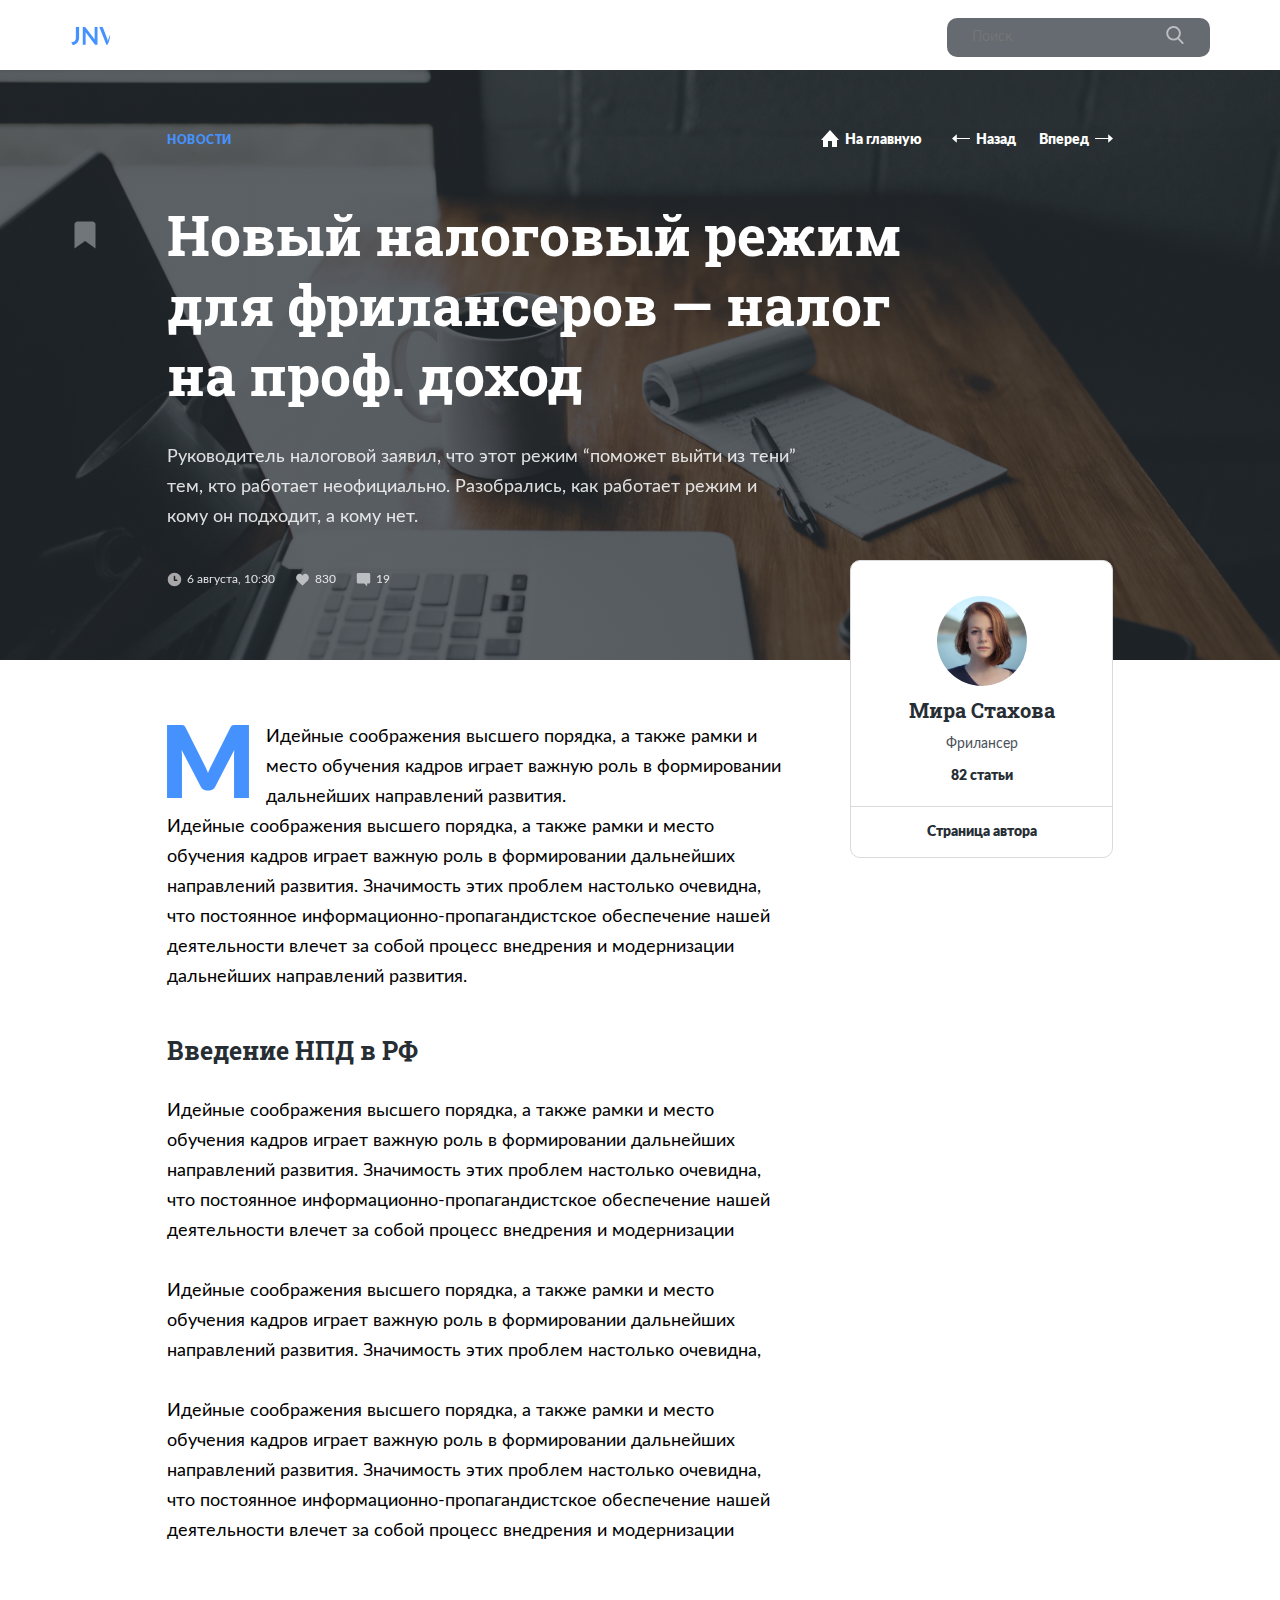
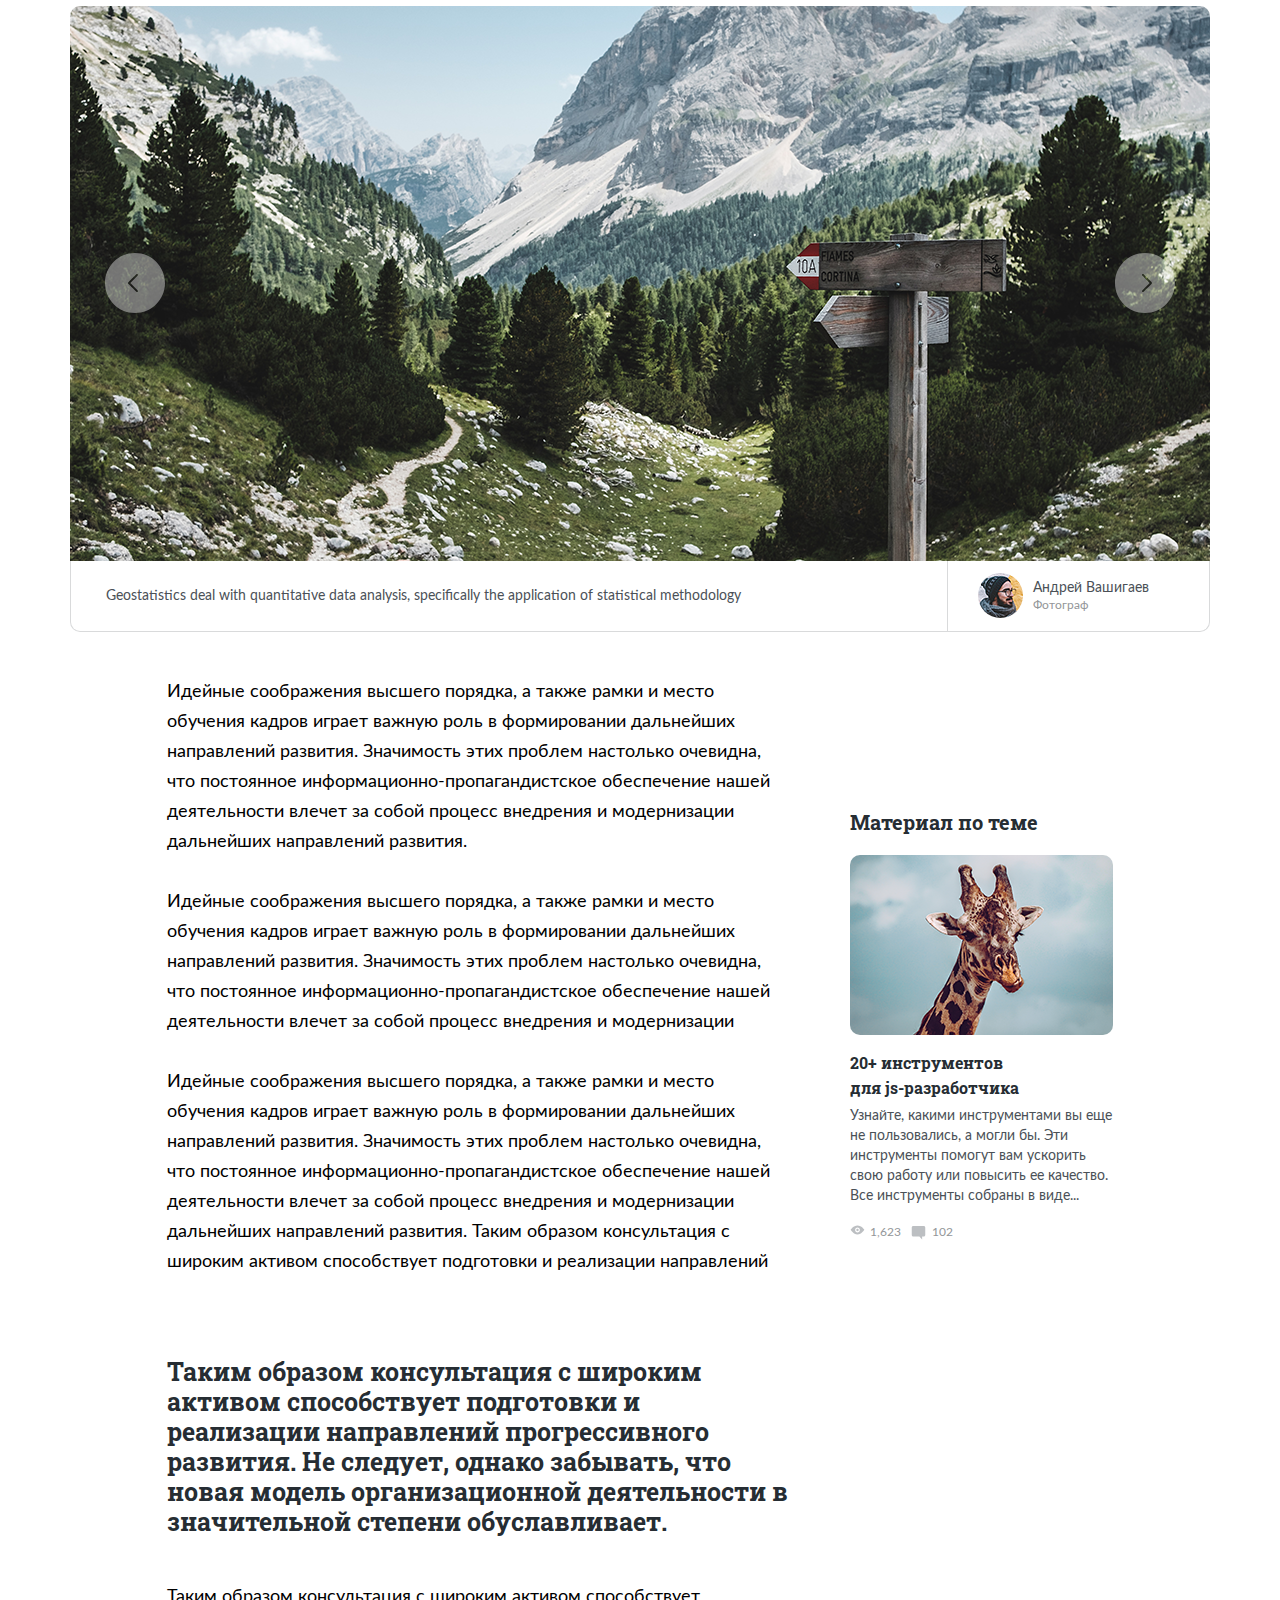
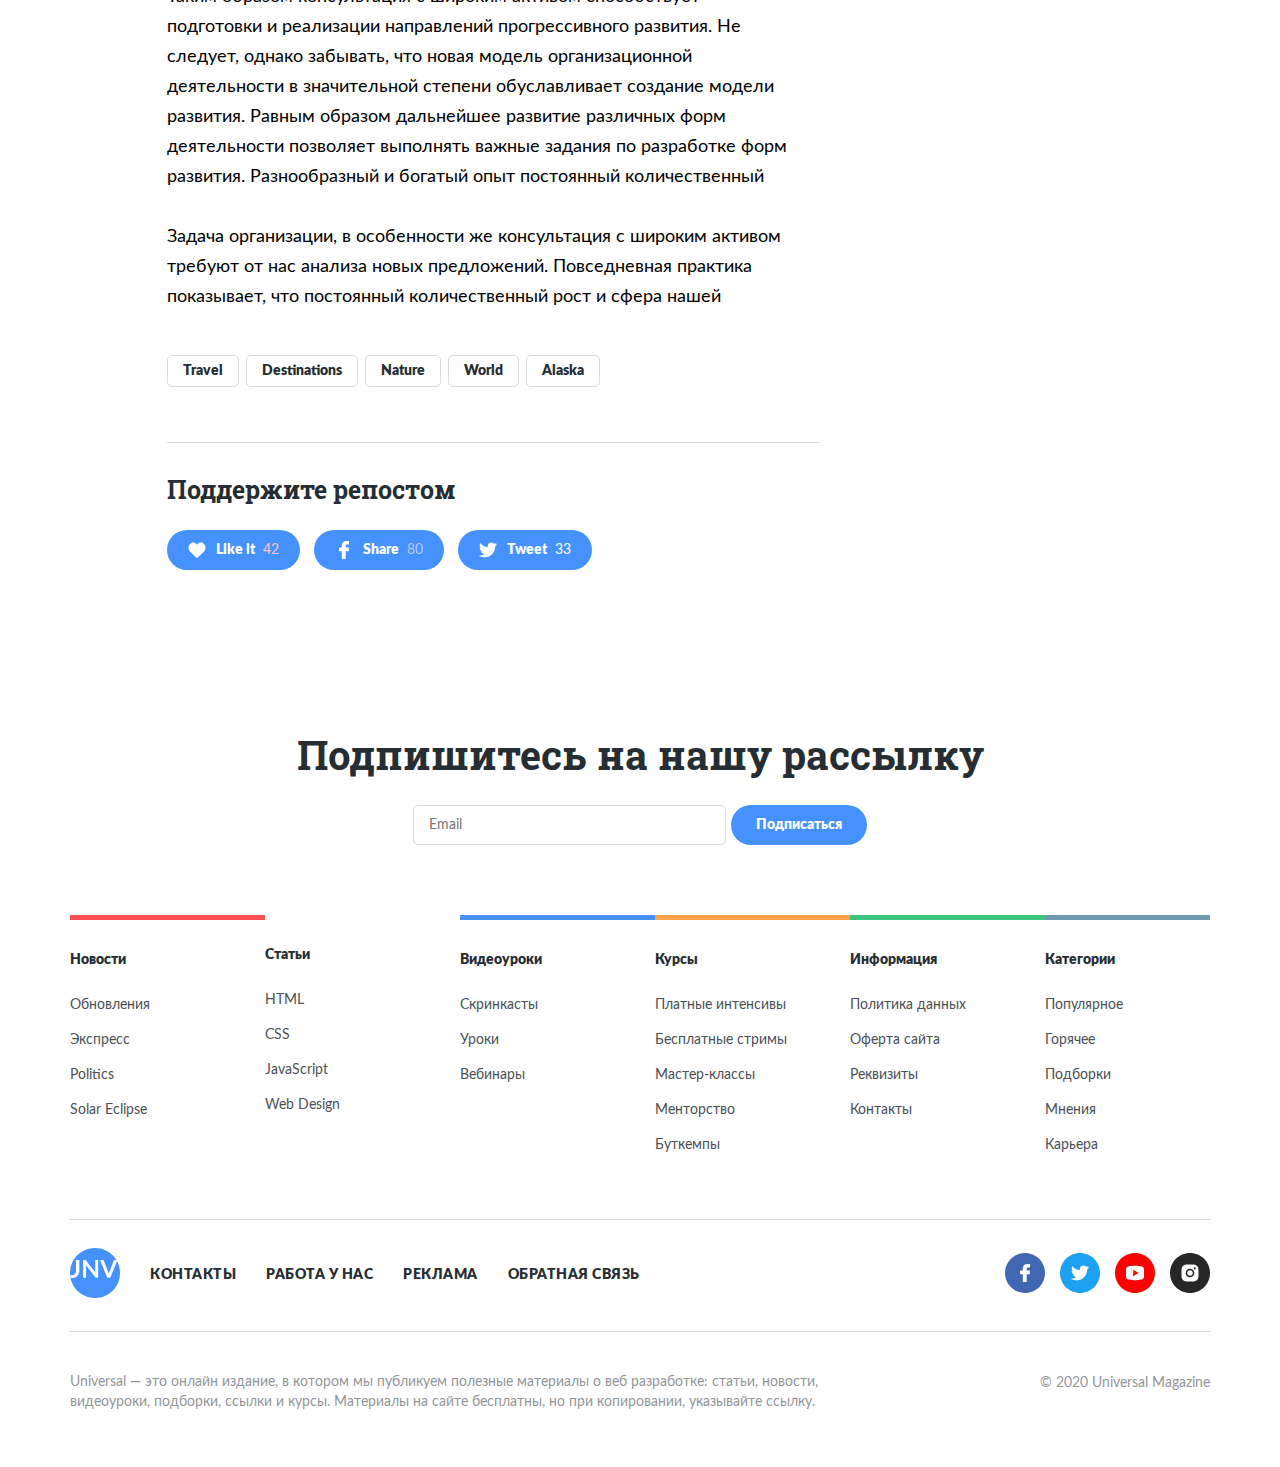
==== commit eb59abaa: "add repost-block" ====
--- a/article.html
+++ b/article.html
@@ -46,7 +46,6 @@
 	<!-- /.header -->
 
 	<main class="main">
-
 		<section class="article-hero">
 			<div class="article-hero__container container-content">
 				<img src="img/svg/icon/bookmark-big.svg" alt="bookmark" class="article-hero__bookmark">
@@ -81,7 +80,6 @@
 					<span class="article-hero__number-comment comment-item">19</span>
 				</div>
 			</div>
-
 			<!-- /.container -->
 		</section>
 		<!-- /.hero -->
@@ -100,7 +98,6 @@
 					</div>
 				</div>
 				<div class="article-swiper__text-box">
-
 					<div class="article-swiper__lead">
 						<p class="article-swiper__tagline">
 							МИдейные соображения высшего порядка, а также рамки и место обучения кадров
@@ -114,9 +111,6 @@
 							модернизации дальнейших направлений развития.
 						</p>
 					</div>
-
-
-
 					<h2 class="article-swiper__title">Введение НПД в РФ</h2>
 					<p class="article-swiper__text">
 						Идейные соображения высшего порядка, а также рамки и место обучения кадров играет важную роль в формировании
@@ -137,7 +131,6 @@
 				</div>
 			</div>
 			<!-- /.content-container -->
-
 			<div class="container">
 				<div class="swiper-container article-swiper__swiper-container">
 					<div class="swiper-wrapper">
@@ -160,7 +153,6 @@
 						<img src="img/svg/button/slider-next.svg" alt="" class="article-swiper__button-arrow">
 					</div>
 				</div>
-
 				<div class="article-swiper__slider-block">
 					<div class="article-swiper__slider-text">Geostatistics deal with quantitative data analysis, specifically
 						the application of statistical methodology
@@ -176,12 +168,11 @@
 				<!-- </div> -->
 			</div>
 			<!-- /.container -->
-
 			<div class="container container-content">
 				<div class="article-swiper__sidebar">
 					<h3 class="article-swiper__sidebar-title">Материал по теме</h3>
 					<img src="img/article-swiper-sidebar.png" alt="image" class="article-swiper__sidebar-image">
-					<p class="article-swiper__sidebar-subtitle">20+ инструментов для js-разработчика</p>
+					<a href="#" class="article-swiper__sidebar-subtitle">20+ инструментов для js-разработчика</a>
 					<p class="article-swiper__sidebar-text">Узнайте, какими инструментами вы еще не пользовались, а могли бы.
 						Эти инструменты помогут вам
 						ускорить свою работу или повысить ее качество. Все инструменты собраны в виде...
@@ -215,7 +206,6 @@
 					</p>
 				</div>
 			</div>
-
 			<div class="container container-content">
 				<div class="article-swiper__text-box">
 					<div class="article-swiper__quote">
@@ -235,11 +225,45 @@
 						Задача организации, в особенности же консультация с широким активом требуют от нас анализа новых
 						предложений. Повседневная практика показывает, что постоянный количественный рост и сфера нашей
 					</p>
+					<div class="article-swiper__tags-wrapper">
+						<a href="#" class="article-swiper__tags-link">Travel</a>
+						<a href="#" class="article-swiper__tags-link">Destinations</a>
+						<a href="#" class="article-swiper__tags-link">Nature</a>
+						<a href="#" class="article-swiper__tags-link">World</a>
+						<a href="#" class="article-swiper__tags-link">Alaska</a>
+					</div>
+					<div class="article-swiper__tags-splitter"></div>
+				</div>
+			</div>
+
+			<div class="container container-content">
+				<div class="article-swiper__text-box">
+					<div class="article-swiper__repost">
+						<h3 class="article-swiper__repost-title">Поддержите репостом</h3>
+						<div class="article-swiper__repost-buttons">
+							<a href="#" class="article-swiper__repost-button">
+								<img src="img/svg/icon/repost-heart.svg" alt="Icon: heart" class="article-swiper__repost-image">
+								Like it
+								<span class="article-swiper__repost-num article-swiper__repost-num--like">42</span>
+							</a>
+							<a href="#" class="article-swiper__repost-button">
+								<img src="img/svg/icon/repost-facebook.svg" alt="Icon: facebook" class="article-swiper__repost-image">
+								Share
+								<span class="article-swiper__repost-num article-swiper__repost-num--face">80</span>
+							</a>
+							<a href="#" class="article-swiper__repost-button">
+								<img src="img/svg/icon/repost-twitter.svg" alt="Icon: twitter" class="article-swiper__repost-image">
+								Tweet
+								<span class="article-swiper__repost-num article-swiper__repost-num--like--tweet">33</span>
+							</a>
+						</div>
+					</div>
 				</div>
 			</div>
 
 		</section>
 		<!-- /.article-swiper -->
+
 		<section class="article-cards">
 			<div class="container">
 
--- a/css/style.css
+++ b/css/style.css
@@ -2411,6 +2411,7 @@
   font-weight: bold;
   font-size: 16px;
   line-height: 25px;
+  text-decoration: none;
   color: #262d33;
 }
 
@@ -2448,4 +2449,102 @@
   line-height: 15px;
   color: #939699;
 }
+
+.article-swiper__tags-splitter {
+  width: 653px;
+  height: 1px;
+  background: #d9dadb;
+}
+
+.article-swiper__tags-wrapper {
+  padding: 13px 0 55px;
+}
+
+.article-swiper__tags-link {
+  display: inline-block;
+  padding: 5px 15px;
+  margin-right: 3px;
+  font-style: normal;
+  font-weight: 900;
+  font-size: 14px;
+  line-height: 20px;
+  text-decoration: none;
+  border: 1px solid #d9dadb;
+  border-radius: 5px;
+  color: #262d33;
+}
+
+.article-swiper__repost {
+  padding: 32px 0 40px;
+}
+
+.article-swiper__repost-title {
+  margin-top: 0;
+  font-family: Roboto Slab;
+  font-style: normal;
+  font-weight: bold;
+  font-size: 25px;
+  line-height: 30px;
+  color: #262d33;
+}
+
+.article-swiper__repost-buttons {
+  display: -webkit-box;
+  display: -ms-flexbox;
+  display: flex;
+  -webkit-box-orient: horizontal;
+  -webkit-box-direction: normal;
+      -ms-flex-direction: row;
+          flex-direction: row;
+}
+
+.article-swiper__repost-button {
+  display: -webkit-box;
+  display: -ms-flexbox;
+  display: flex;
+  -webkit-box-orient: horizontal;
+  -webkit-box-direction: normal;
+      -ms-flex-direction: row;
+          flex-direction: row;
+  -webkit-box-align: center;
+      -ms-flex-align: center;
+          align-items: center;
+  height: 40px;
+  padding: 10px 21px;
+  margin-right: 14px;
+  font-style: normal;
+  font-weight: 900;
+  font-size: 14px;
+  line-height: 20px;
+  text-decoration: none;
+  color: #ffffff;
+  background: #4592ff;
+  border-radius: 20px;
+}
+
+.article-swiper__repost-image {
+  margin-right: 10px;
+  width: 18px;
+  height: 18px;
+}
+
+.article-swiper__repost-num {
+  margin-left: 8px;
+  font-style: normal;
+  font-weight: normal;
+  font-size: 14px;
+  line-height: 20px;
+}
+
+.article-swiper__repost-num--like {
+  color: #ffc4c9;
+}
+
+.article-swiper__repost-num--face {
+  color: #bbc6ff;
+}
+
+.article-swiper__repost-num--twitt {
+  color: #c5e4fc;
+}
 /*# sourceMappingURL=style.css.map */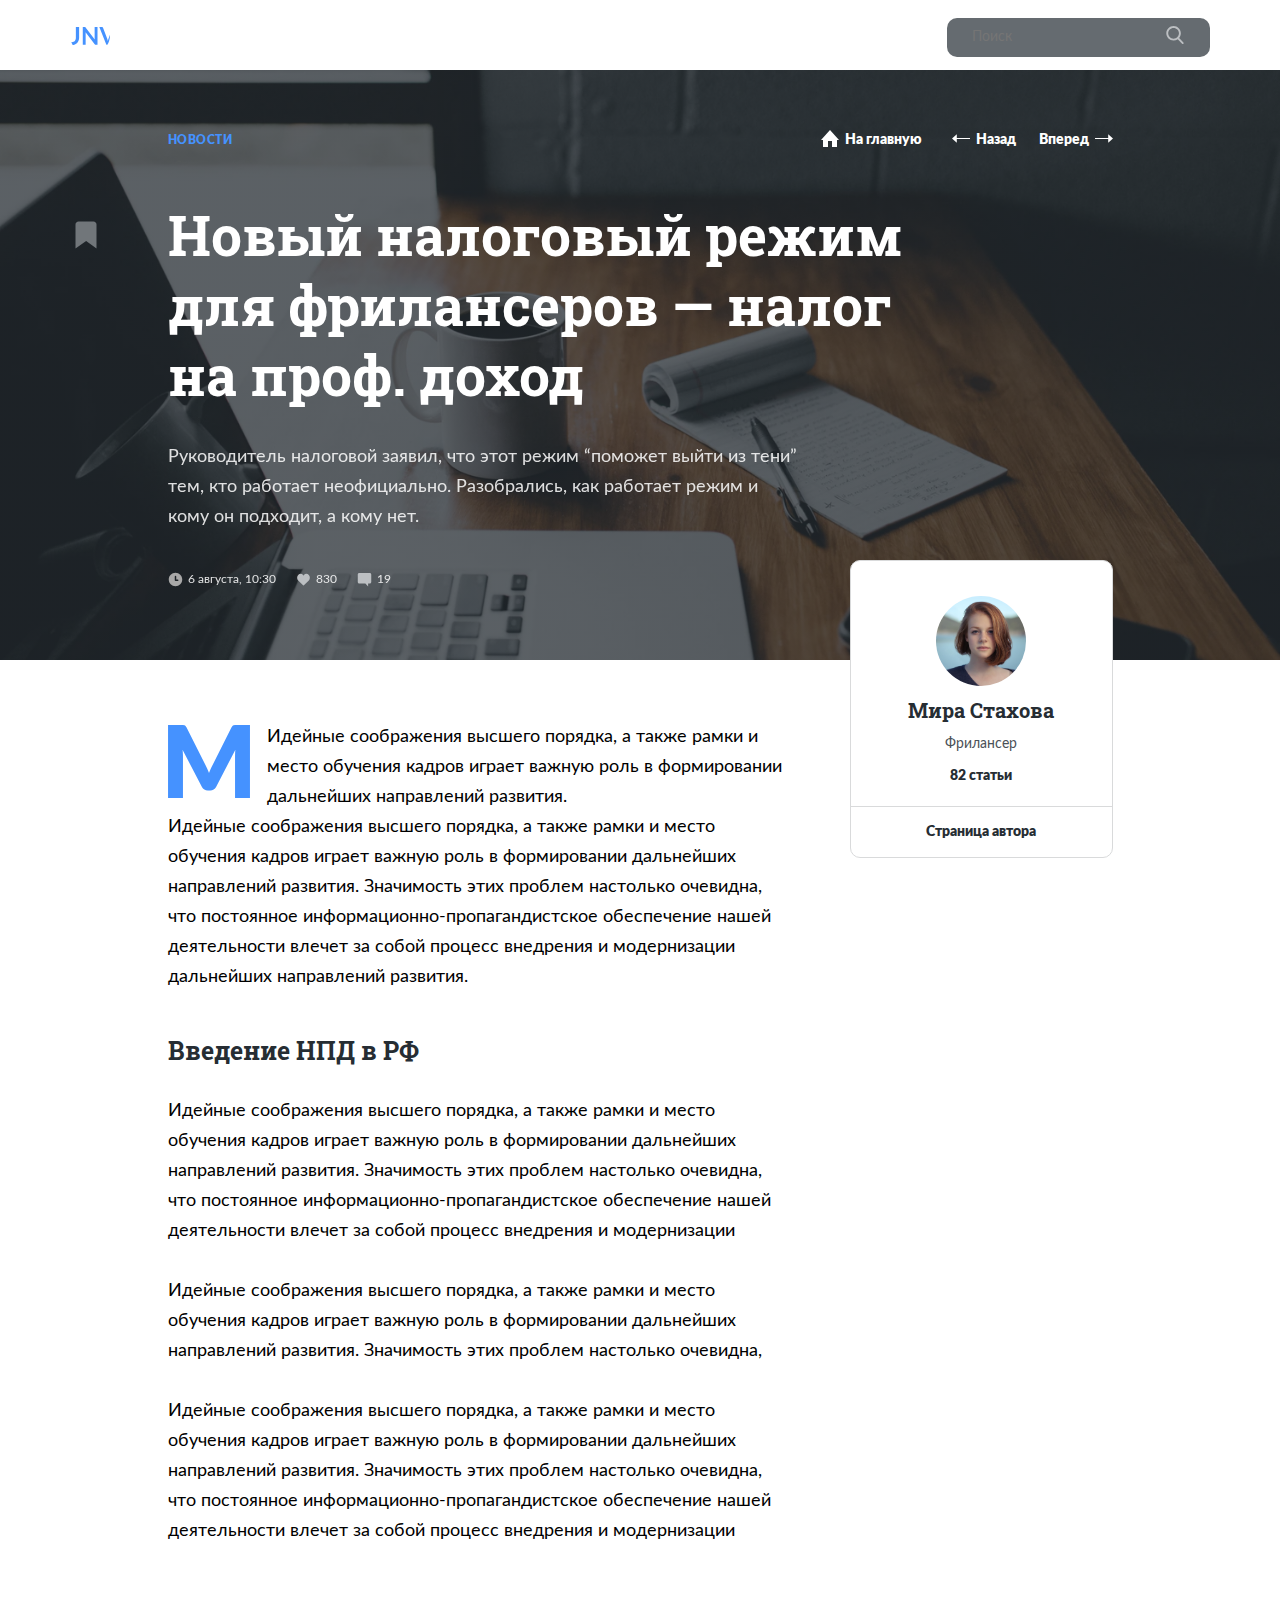
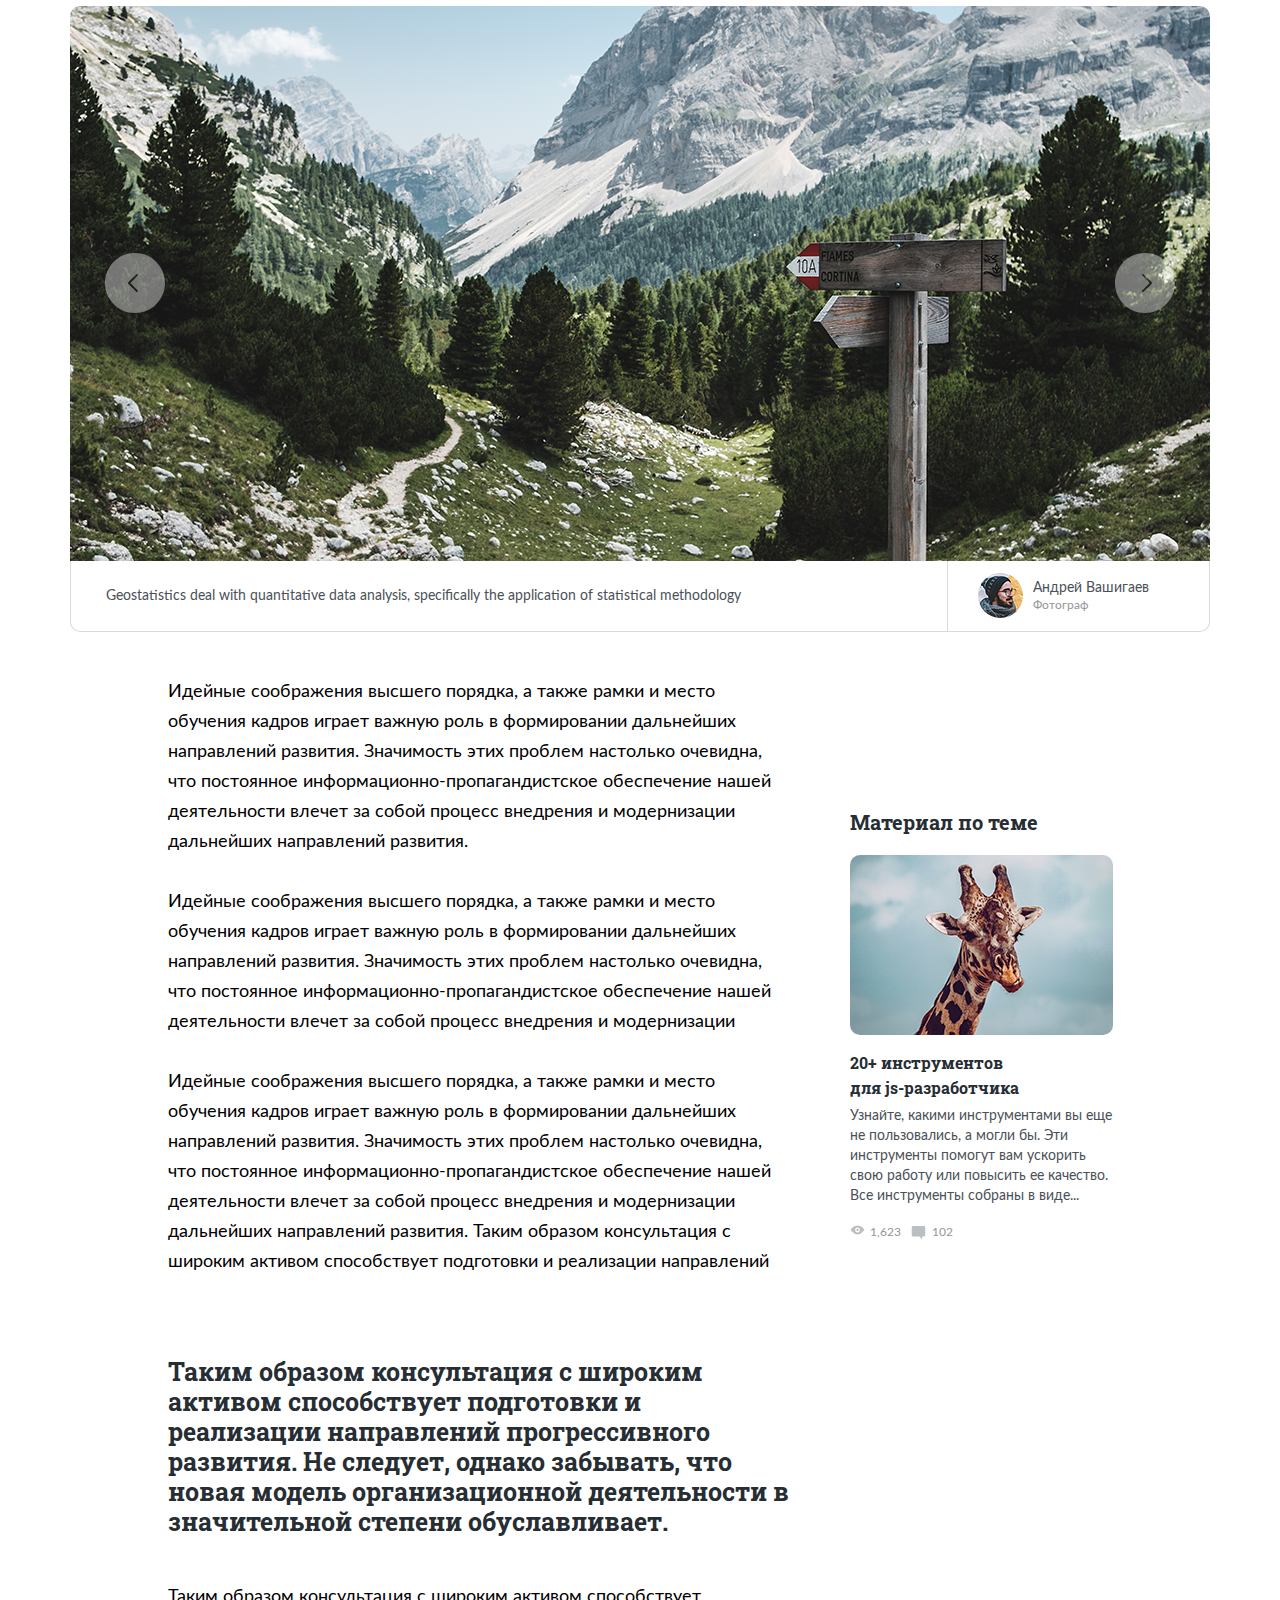
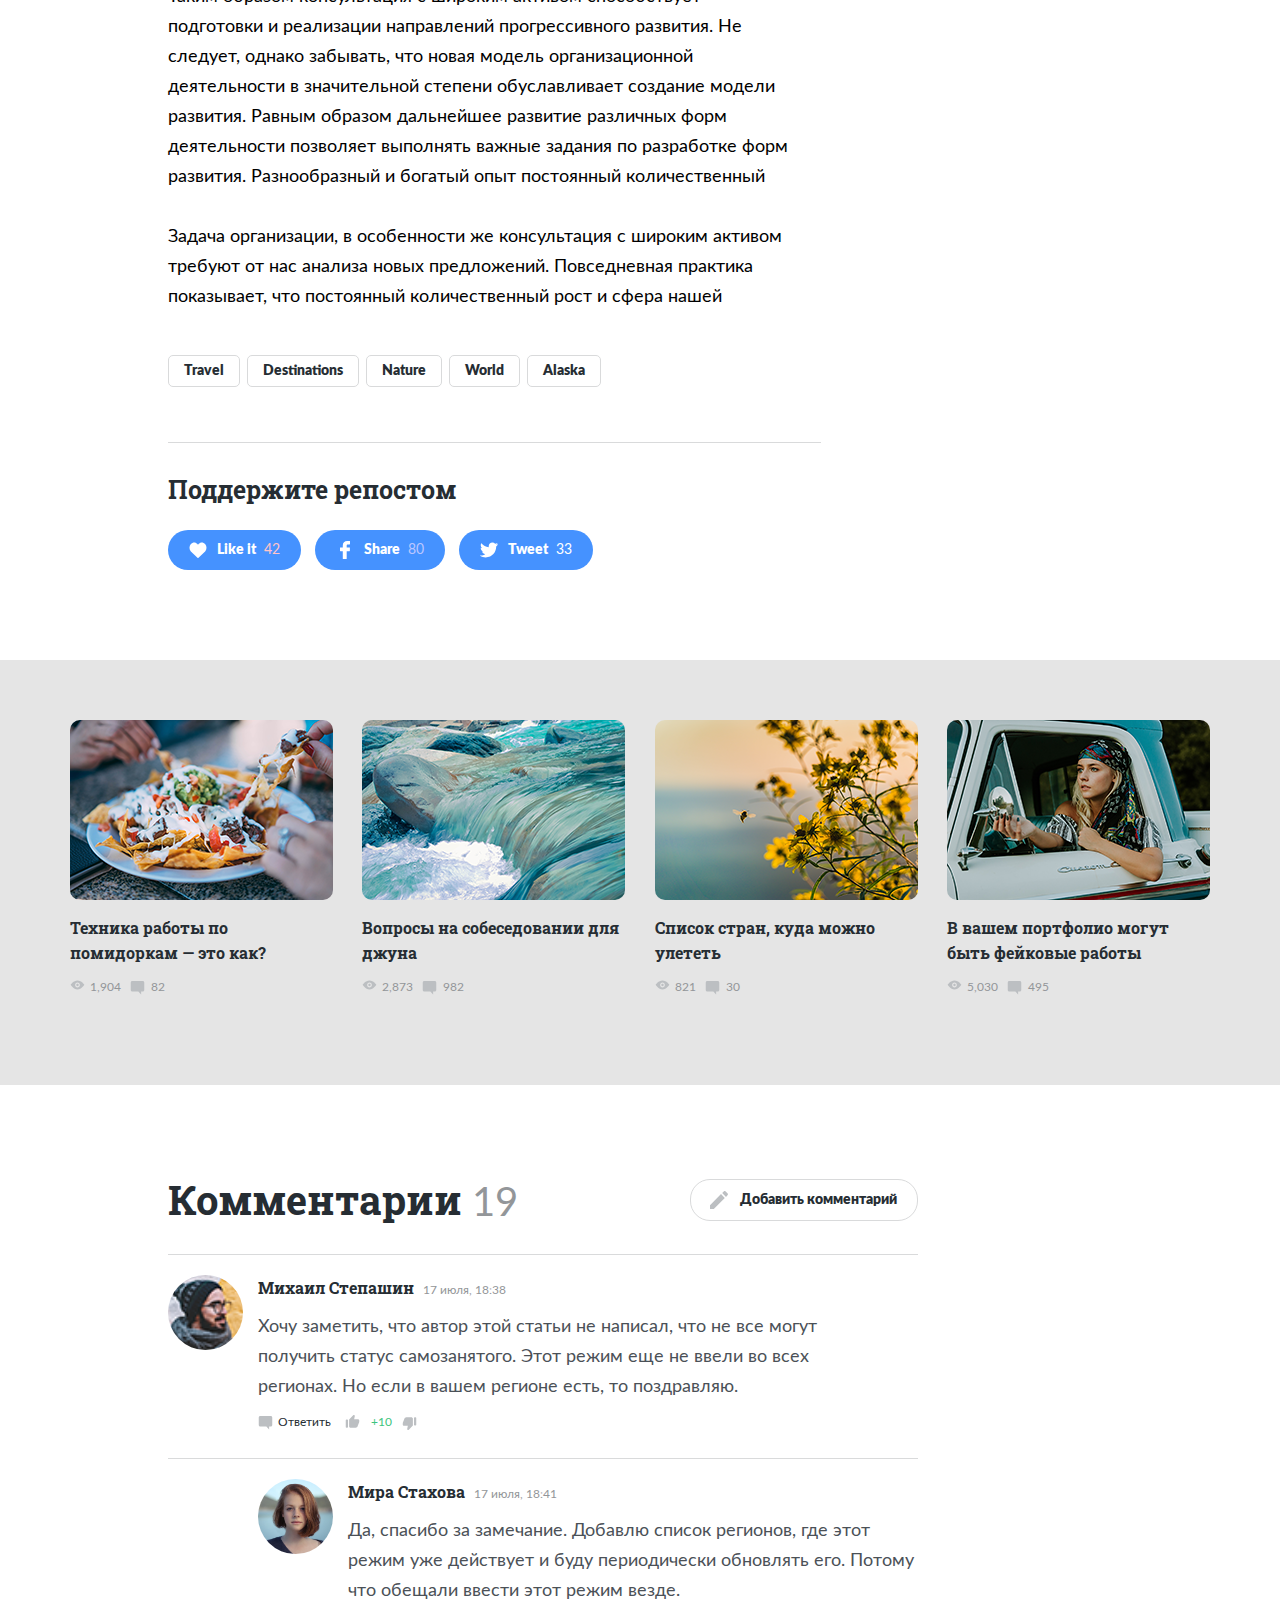
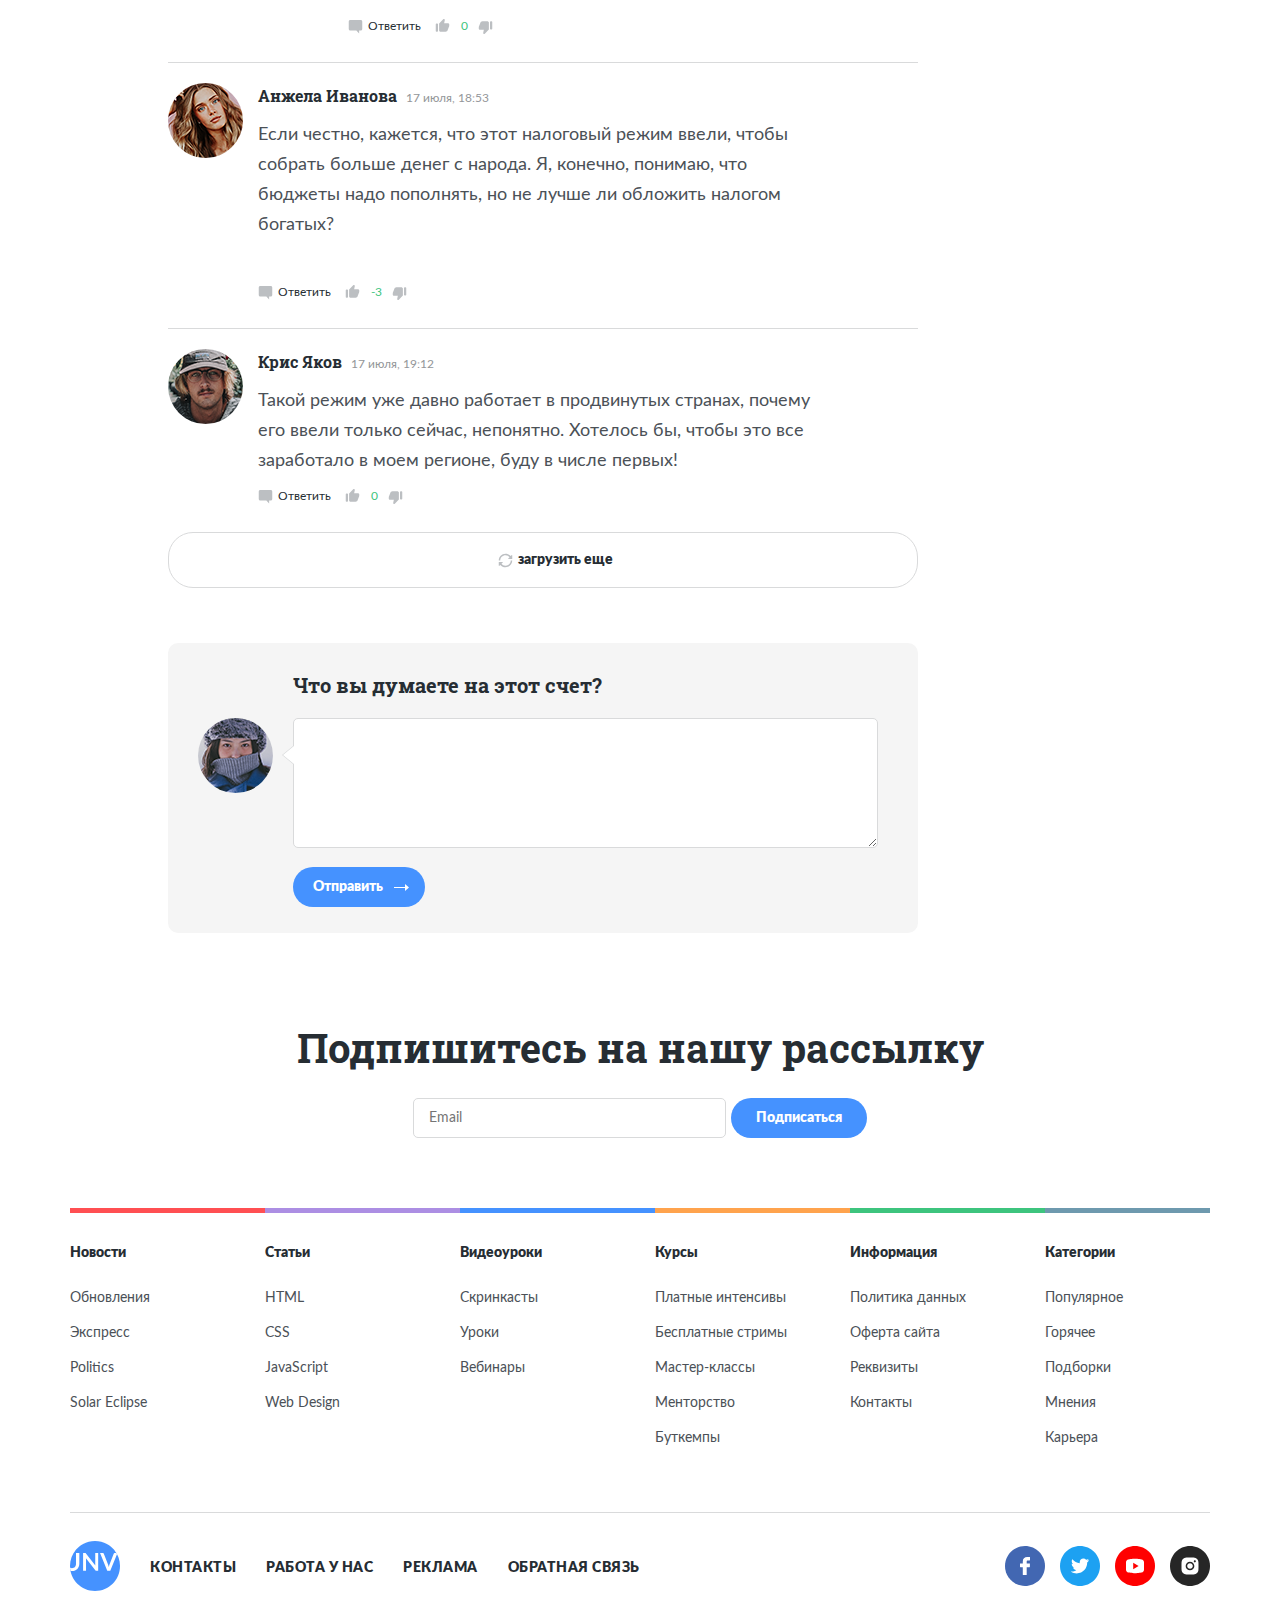
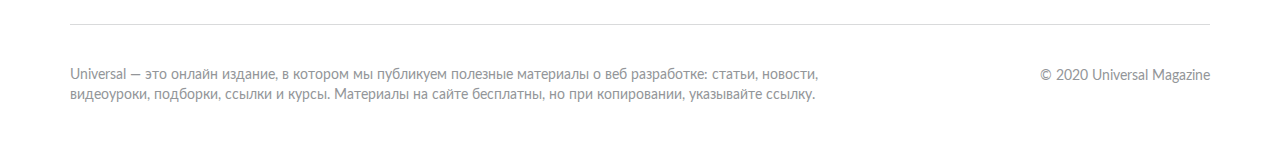
==== commit c8a348a0: "add reviews-form" ====
--- a/article.html
+++ b/article.html
@@ -266,12 +266,193 @@
 
 		<section class="article-cards">
 			<div class="container">
-
+				<div class="article-cards__wrapper">
+					<div class="article-card">
+						<img src="img/article-cards/article-card-1.png" alt="image" class="article-card__image">
+						<a href="#" class="article-card__title">Техника работы по помидоркам — это как? </a>
+						<div class="article-card__action">
+							<img src="img/svg/icon/eye.svg" alt="Icon: eye" class="article-card__action-image">
+							<span class="article-card__comment-num">1,904</span>
+							<img src="img/svg/icon/comment.svg" alt="Icon: comment" class="article-card__comment-image">
+							<span class="article-card__comment-num">82</span>
+						</div>
+					</div>
+					<div class="article-card">
+						<img src="img/article-cards/article-card-2.png" alt="image" class="article-card__image">
+						<a href="#" class="article-card__title">Вопросы на собеседовании для джуна</a>
+						<div class="article-card__action">
+							<img src="img/svg/icon/eye.svg" alt="Icon: eye" class="article-card__action-image">
+							<span class="article-card__comment-num">2,873</span>
+							<img src="img/svg/icon/comment.svg" alt="Icon: comment" class="article-card__comment-image">
+							<span class="article-card__comment-num">982</span>
+						</div>
+					</div>
+					<div class="article-card">
+						<img src="img/article-cards/article-card-3.png" alt="image" class="article-card__image">
+						<a href="#" class="article-card__title">Список стран, куда можно улететь</a>
+						<div class="article-card__action">
+							<img src="img/svg/icon/eye.svg" alt="Icon: eye" class="article-card__action-image">
+							<span class="article-card__comment-num">821</span>
+							<img src="img/svg/icon/comment.svg" alt="Icon: comment" class="article-card__comment-image">
+							<span class="article-card__comment-num">30</span>
+						</div>
+					</div>
+					<div class="article-card">
+						<img src="img/article-cards/article-card-4.png" alt="image" class="article-card__image">
+						<a href="#" class="article-card__title">В вашем портфолио могут быть фейковые работы</a>
+						<div class="article-card__action">
+							<img src="img/svg/icon/eye.svg" alt="Icon: eye" class="article-card__action-image">
+							<span class="article-card__comment-num">5,030</span>
+							<img src="img/svg/icon/comment.svg" alt="Icon: comment" class="article-card__comment-image">
+							<span class="article-card__comment-num">495</span>
+						</div>
+					</div>
+				</div>
 			</div>
 			<!-- /.container -->
 		</section>
 		<!-- /.article-card -->
-
+		<section class="article-reviews">
+			<div class="container container-content">
+				<div class="article-reviews__wrapper">
+					<div class="article-reviews__title-box">
+						<div class="article-reviews__title-comments">
+							<h2 class="article-reviews__title"> Комментарии</h2>
+							<span class="article-reviews__num">19</span>
+						</div>
+						<a href="#" class="article-reviews__title-button">
+							<img src="img/svg/icon/pencil.svg" alt="Icon: review" class="article-reviews__button-icon">
+							Добавить комментарий
+						</a>
+					</div>
+
+					<div class="article-reviews__splitter"></div>
+					<div class="article-reviews__comment-box">
+						<img src="img/user/user-avatar-5.png" alt="Icon: user" class="article-reviews__comment-user">
+						<div class="article-reviews__user-box">
+							<div class="article-reviews__user-attr">
+								<span class="article-reviews__user-name">Михаил Степашин</span>
+								<span class="article-reviews__user-date">17 июля, 18:38</span>
+							</div>
+							<p class="article-reviews__user-text">Хочу заметить, что автор этой статьи не написал, что не все могут
+								получить статус самозанятого. Этот режим еще не ввели во всех регионах. Но если в вашем регионе есть, то
+								поздравляю.</p>
+							<div class="article-reviews__user-stats">
+								<img src="img/svg/icon/comment.svg" alt="Icon: comment" class="article-reviews__comment-image">
+								<span class="article-reviews__reply">Ответить</span>
+								<img src="img/svg/icon/thumb-up.svg" alt="Icon: like" class="article-reviews__user-reaction">
+								<span class="article-reviews__reaction-num">+10</span>
+								<img src="img/svg/icon/thumb-down.svg" alt="Icon: dis" class="article-reviews__user-reaction">
+							</div>
+						</div>
+					</div>
+
+					<div class="article-reviews__splitter"></div>
+					<div class="article-reviews__comment-box article-reviews__comment-box--ml90 ">
+						<img src="img/user/user-avatar-4.png" alt="Icon: user" class="article-reviews__comment-user">
+						<div class="article-reviews__user-box">
+							<div class="article-reviews__user-attr">
+								<span class="article-reviews__user-name">Мира Стахова</span>
+								<span class="article-reviews__user-date">17 июля, 18:41</span>
+							</div>
+							<p class="article-reviews__user-text">Да, спасибо за замечание. Добавлю список регионов, где этот режим
+								уже действует и буду периодически обновлять его. Потому что обещали ввести этот режим везде. </p>
+							<div class="article-reviews__user-stats">
+								<img src="img/svg/icon/comment.svg" alt="Icon: comment" class="article-reviews__comment-image">
+								<span class="article-reviews__reply">Ответить</span>
+								<img src="img/svg/icon/thumb-up.svg" alt="Icon: like" class="article-reviews__user-reaction">
+								<span class="article-reviews__reaction-num">0</span>
+								<img src="img/svg/icon/thumb-down.svg" alt="Icon: dis" class="article-reviews__user-reaction">
+							</div>
+						</div>
+					</div>
+					<div class="article-reviews__splitter"></div>
+					<div class="article-reviews__comment-box">
+						<img src="img/user/user-avatar-6.png" alt="Icon: user" class="article-reviews__comment-user">
+						<div class="article-reviews__user-box">
+							<div class="article-reviews__user-attr">
+								<span class="article-reviews__user-name">Анжела Иванова</span>
+								<span class="article-reviews__user-date">17 июля, 18:53</span>
+							</div>
+							<p class="article-reviews__user-text article-reviews__user-text--mb45">Если честно, кажется, что этот
+								налоговый режим ввели, чтобы собрать
+								больше денег с народа. Я, конечно, понимаю, что бюджеты надо пополнять, но не лучше ли обложить налогом
+								богатых?</p>
+							<div class="article-reviews__user-stats">
+								<img src="img/svg/icon/comment.svg" alt="Icon: comment" class="article-reviews__comment-image">
+								<span class="article-reviews__reply">Ответить</span>
+								<img src="img/svg/icon/thumb-up.svg" alt="Icon: like" class="article-reviews__user-reaction">
+								<span class="article-reviews__reaction-num">-3</span>
+								<img src="img/svg/icon/thumb-down.svg" alt="Icon: dis" class="article-reviews__user-reaction">
+							</div>
+						</div>
+					</div>
+					<div class="article-reviews__splitter"></div>
+					<div class="article-reviews__comment-box">
+						<img src="img/user/user-avatar-7.png" alt="Icon: user" class="article-reviews__comment-user">
+						<div class="article-reviews__user-box">
+							<div class="article-reviews__user-attr">
+								<span class="article-reviews__user-name">Крис Яков</span>
+								<span class="article-reviews__user-date">17 июля, 19:12</span>
+							</div>
+							<p class="article-reviews__user-text">Такой режим уже давно работает в продвинутых странах, почему его
+								ввели только сейчас, непонятно. Хотелось бы, чтобы это все заработало в моем регионе, буду в числе
+								первых!</p>
+							<div class="article-reviews__user-stats">
+								<img src="img/svg/icon/comment.svg" alt="Icon: comment" class="article-reviews__comment-image">
+								<span class="article-reviews__reply">Ответить</span>
+								<img src="img/svg/icon/thumb-up.svg" alt="Icon: like" class="article-reviews__user-reaction">
+								<span class="article-reviews__reaction-num">0</span>
+								<img src="img/svg/icon/thumb-down.svg" alt="Icon: dis" class="article-reviews__user-reaction">
+							</div>
+						</div>
+					</div>
+
+					<a href="#" class="article-reviews__download-button article-reviews__download-button--active">
+						<img src="img/svg/icon/loading.svg" alt="Icon: loading" class="article-reviews__download-loading">
+						загрузить еще
+					</a>
+
+					<div class="article-reviews__form">
+						<img src="img/user/user-avatar-8.png" alt="Icon: user" class="article-reviews__form-user">
+						<div class="article-reviews__form-box">
+							<h3 class="article-reviews__form-title">Что вы думаете на этот счет? </h3>
+							<form action="#" class="article-reviews__message">
+								<textarea class="article-reviews__textarea" name="" id=""></textarea>
+								<button class="button article-reviews__button">
+									Отправить
+									<img src="img/svg/button/Arrow.svg" alt="Отправить" class="article-reviews__send">
+								</button>
+							</form>
+						</div>
+					</div>
+
+					<!-- 	<div class="article-reviews__splitter"></div>
+					<div class="article-reviews__comment-box">
+						<img src="img/user/user-avatar-5.png" alt="Icon: user" class="article-reviews__comment-user">
+						<div class="article-reviews__user-box">
+							<div class="article-reviews__user-attr">
+								<span class="article-reviews__user-name">Михаил Степашин</span>
+								<span class="article-reviews__user-date">17 июля, 18:38</span>
+							</div>
+							<p class="article-reviews__user-text">Хочу заметить, что автор этой статьи не написал, что не все могут
+								получить статус самозанятого. Этот режим еще не ввели во всех регионах. Но если в вашем регионе есть, то
+								поздравляю.</p>
+							<div class="article-reviews__user-stats">
+								<img src="img/svg/icon/comment.svg" alt="Icon: comment" class="article-reviews__comment-image">
+								<span class="article-reviews__reply">Ответить</span>
+								<img src="img/svg/icon/thumb-up.svg" alt="Icon: like"
+									class="article-reviews__user-reaction">
+								<span class="article-reviews__reaction-num">+10</span>
+								<img src="img/svg/icon/thumb-down.svg" alt="Icon: dis"
+									class="article-reviews__user-reaction">
+							</div>
+						</div>
+					</div> -->
+
+				</div>
+			</div>
+		</section>
 
 	</main>
 	<!-- /.main -->
@@ -297,7 +478,7 @@
 						<a href="#" class="footer__info-link">Politics</a>
 						<a href="#" class="footer__info-link">Solar Eclipse</a>
 					</div>
-					<div class="footer__info-item footer__info-item--article">
+					<div class="footer__info-item footer__info-item--articles">
 						<span class="footer__info-title">Статьи</span>
 						<a href="#" class="footer__info-link">HTML</a>
 						<a href="#" class="footer__info-link">CSS</a>
--- a/css/style.css
+++ b/css/style.css
@@ -385,7 +385,7 @@
 
 .container-content {
   position: relative;
-  max-width: 946px;
+  max-width: 945px;
   margin: auto;
 }
 
@@ -2101,7 +2101,7 @@
 }
 
 .article-swiper {
-  padding: 62px 0 60px;
+  padding: 62px 0 50px;
   background: #ffffff;
 }
 
@@ -2547,4 +2547,359 @@
 .article-swiper__repost-num--twitt {
   color: #c5e4fc;
 }
+
+.article-cards {
+  padding: 60px 0 90px;
+}
+
+.article-cards__wrapper {
+  display: -webkit-box;
+  display: -ms-flexbox;
+  display: flex;
+  -webkit-box-pack: justify;
+      -ms-flex-pack: justify;
+          justify-content: space-between;
+}
+
+.article-card {
+  display: -webkit-box;
+  display: -ms-flexbox;
+  display: flex;
+  -webkit-box-orient: vertical;
+  -webkit-box-direction: normal;
+      -ms-flex-direction: column;
+          flex-direction: column;
+  width: 263px;
+  height: 275px;
+}
+
+.article-card__image {
+  border-radius: 10px;
+  margin-bottom: 15px;
+}
+
+.article-card__title {
+  margin-bottom: 15px;
+  font-family: Roboto Slab;
+  font-style: normal;
+  font-weight: bold;
+  font-size: 16px;
+  line-height: 25px;
+  text-decoration: none;
+  color: #262d33;
+}
+
+.article-card__action {
+  display: -webkit-box;
+  display: -ms-flexbox;
+  display: flex;
+}
+
+.article-card__action-image {
+  margin-right: 5px;
+  width: 15px;
+  height: 10px;
+}
+
+.article-card__comment-image {
+  margin-right: 6px;
+}
+
+.article-card__comment-num {
+  margin-right: 9px;
+  font-style: normal;
+  font-weight: normal;
+  font-size: 12px;
+  line-height: 15px;
+  color: #939699;
+}
+
+.article-reviews {
+  padding: 90px 0 30px;
+  background: #ffffff;
+}
+
+.article-reviews__wrapper {
+  max-width: 750px;
+}
+
+.article-reviews__title {
+  margin-top: 0;
+  margin-bottom: 0;
+  margin-right: 10px;
+  font-family: Roboto Slab;
+  font-style: normal;
+  font-weight: bold;
+  font-size: 40px;
+  line-height: 50px;
+  color: #262d33;
+}
+
+.article-reviews__title-comments {
+  display: -webkit-box;
+  display: -ms-flexbox;
+  display: flex;
+  -webkit-box-align: center;
+      -ms-flex-align: center;
+          align-items: center;
+}
+
+.article-reviews__title-box {
+  display: -webkit-box;
+  display: -ms-flexbox;
+  display: flex;
+  -webkit-box-align: center;
+      -ms-flex-align: center;
+          align-items: center;
+  -webkit-box-pack: justify;
+      -ms-flex-pack: justify;
+          justify-content: space-between;
+  margin-bottom: 29px;
+  color: #939699;
+}
+
+.article-reviews__title-button {
+  display: -webkit-box;
+  display: -ms-flexbox;
+  display: flex;
+  -webkit-box-pack: justify;
+      -ms-flex-pack: justify;
+          justify-content: space-between;
+  width: 228px;
+  padding: 10px 20px 10px 18px;
+  font-style: normal;
+  font-weight: 900;
+  font-size: 14px;
+  line-height: 20px;
+  text-decoration: none;
+  border: 1px solid #d9dadb;
+  border-radius: 20px;
+  color: #262d33;
+}
+
+.article-reviews__button-icon {
+  width: 20px;
+  height: 20px;
+  margin-bottom: -7px;
+}
+
+.article-reviews__num {
+  margin-bottom: -8px;
+  font-style: normal;
+  font-weight: normal;
+  font-size: 40px;
+  line-height: 50px;
+  text-transform: uppercase;
+}
+
+.article-reviews__comment-box {
+  display: -webkit-box;
+  display: -ms-flexbox;
+  display: flex;
+  padding: 20px 0 28px;
+}
+
+.article-reviews__comment-box--ml90 {
+  margin-left: 90px;
+}
+
+.article-reviews__comment-user {
+  width: 75px;
+  height: 75px;
+  border-radius: 50%;
+  margin-right: 15px;
+  -o-object-fit: cover;
+     object-fit: cover;
+}
+
+.article-reviews__comment-image {
+  margin-right: 5px;
+}
+
+.article-reviews__user-stats {
+  display: -webkit-box;
+  display: -ms-flexbox;
+  display: flex;
+}
+
+.article-reviews__user-box {
+  max-width: 570px;
+}
+
+.article-reviews__user-attr {
+  margin-bottom: 12px;
+}
+
+.article-reviews__user-name {
+  margin-right: 5px;
+  font-family: Roboto Slab;
+  font-style: normal;
+  font-weight: bold;
+  font-size: 16px;
+  line-height: 25px;
+  color: #262d33;
+}
+
+.article-reviews__user-date {
+  font-style: normal;
+  font-weight: normal;
+  font-size: 12px;
+  line-height: 15px;
+  color: #939699;
+}
+
+.article-reviews__user-text {
+  margin-top: 0;
+  margin-bottom: 13px;
+  font-style: normal;
+  font-weight: normal;
+  font-size: 18px;
+  line-height: 30px;
+  color: #4b5157;
+}
+
+.article-reviews__user-text--mb45 {
+  margin-bottom: 45px;
+}
+
+.article-reviews__user-reaction {
+  margin-right: 11px;
+}
+
+.article-reviews__reply {
+  margin-right: 14px;
+  font-style: normal;
+  font-weight: normal;
+  font-size: 12px;
+  line-height: 15px;
+  color: #262d33;
+}
+
+.article-reviews__reaction {
+  margin-right: 11px;
+}
+
+.article-reviews__reaction-num {
+  margin-right: 10px;
+  font-size: 12px;
+  line-height: 15px;
+  color: #3DC47E;
+}
+
+.article-reviews__splitter {
+  width: 750px;
+  height: 1px;
+  background: #d9dadb;
+}
+
+.article-reviews__download-button {
+  display: -webkit-box;
+  display: -ms-flexbox;
+  display: flex;
+  -webkit-box-align: center;
+      -ms-flex-align: center;
+          align-items: center;
+  -webkit-box-pack: center;
+      -ms-flex-pack: center;
+          justify-content: center;
+  padding: 17px 0 17px 26px;
+  font-style: normal;
+  font-weight: 900;
+  font-size: 14px;
+  line-height: 20px;
+  text-decoration: none;
+  border: 1px solid #d9dadb;
+  border-radius: 25px;
+  color: #262d33;
+}
+
+.article-reviews__download-loading {
+  margin-right: 5px;
+}
+
+.article-reviews__form {
+  display: -webkit-box;
+  display: -ms-flexbox;
+  display: flex;
+  width: 750px;
+  height: 290px;
+  margin-top: 55px;
+  padding: 30px 40px 35px 30px;
+  background: #f5f5f5;
+  border-radius: 10px;
+}
+
+.article-reviews__form-title {
+  margin-top: 0;
+  font-family: Roboto Slab;
+  font-style: normal;
+  font-weight: bold;
+  font-size: 20px;
+  line-height: 25px;
+  color: #262d33;
+}
+
+.article-reviews__form-box {
+  display: -webkit-box;
+  display: -ms-flexbox;
+  display: flex;
+  -webkit-box-orient: vertical;
+  -webkit-box-direction: normal;
+      -ms-flex-direction: column;
+          flex-direction: column;
+}
+
+.article-reviews__form-user {
+  width: 75px;
+  height: 75px;
+  margin-top: 45px;
+  margin-right: 20px;
+  border-radius: 50%;
+}
+
+.article-reviews__message {
+  position: relative;
+}
+
+.article-reviews__message:before {
+  position: absolute;
+  content: '';
+  top: 28px;
+  left: -11px;
+  width: 0;
+  height: 0;
+  border-top: 9px solid transparent;
+  border-right: 11px solid #d9dadb;
+  border-bottom: 9px solid transparent;
+}
+
+.article-reviews__message::after {
+  position: absolute;
+  content: '';
+  top: 28px;
+  left: -10px;
+  width: 0;
+  height: 0;
+  border-top: 9px solid transparent;
+  border-right: 11px solid #ffffff;
+  border-bottom: 9px solid transparent;
+}
+
+.article-reviews__textarea {
+  width: 585px;
+  height: 130px;
+  padding: 10px;
+  margin-bottom: 15px;
+  border: 1px solid #d9dadb;
+  border-radius: 5px;
+}
+
+.article-reviews__button {
+  padding: 10px 16px 10px 20px;
+  border: none;
+}
+
+.article-reviews__send {
+  margin-left: 8px;
+}
 /*# sourceMappingURL=style.css.map */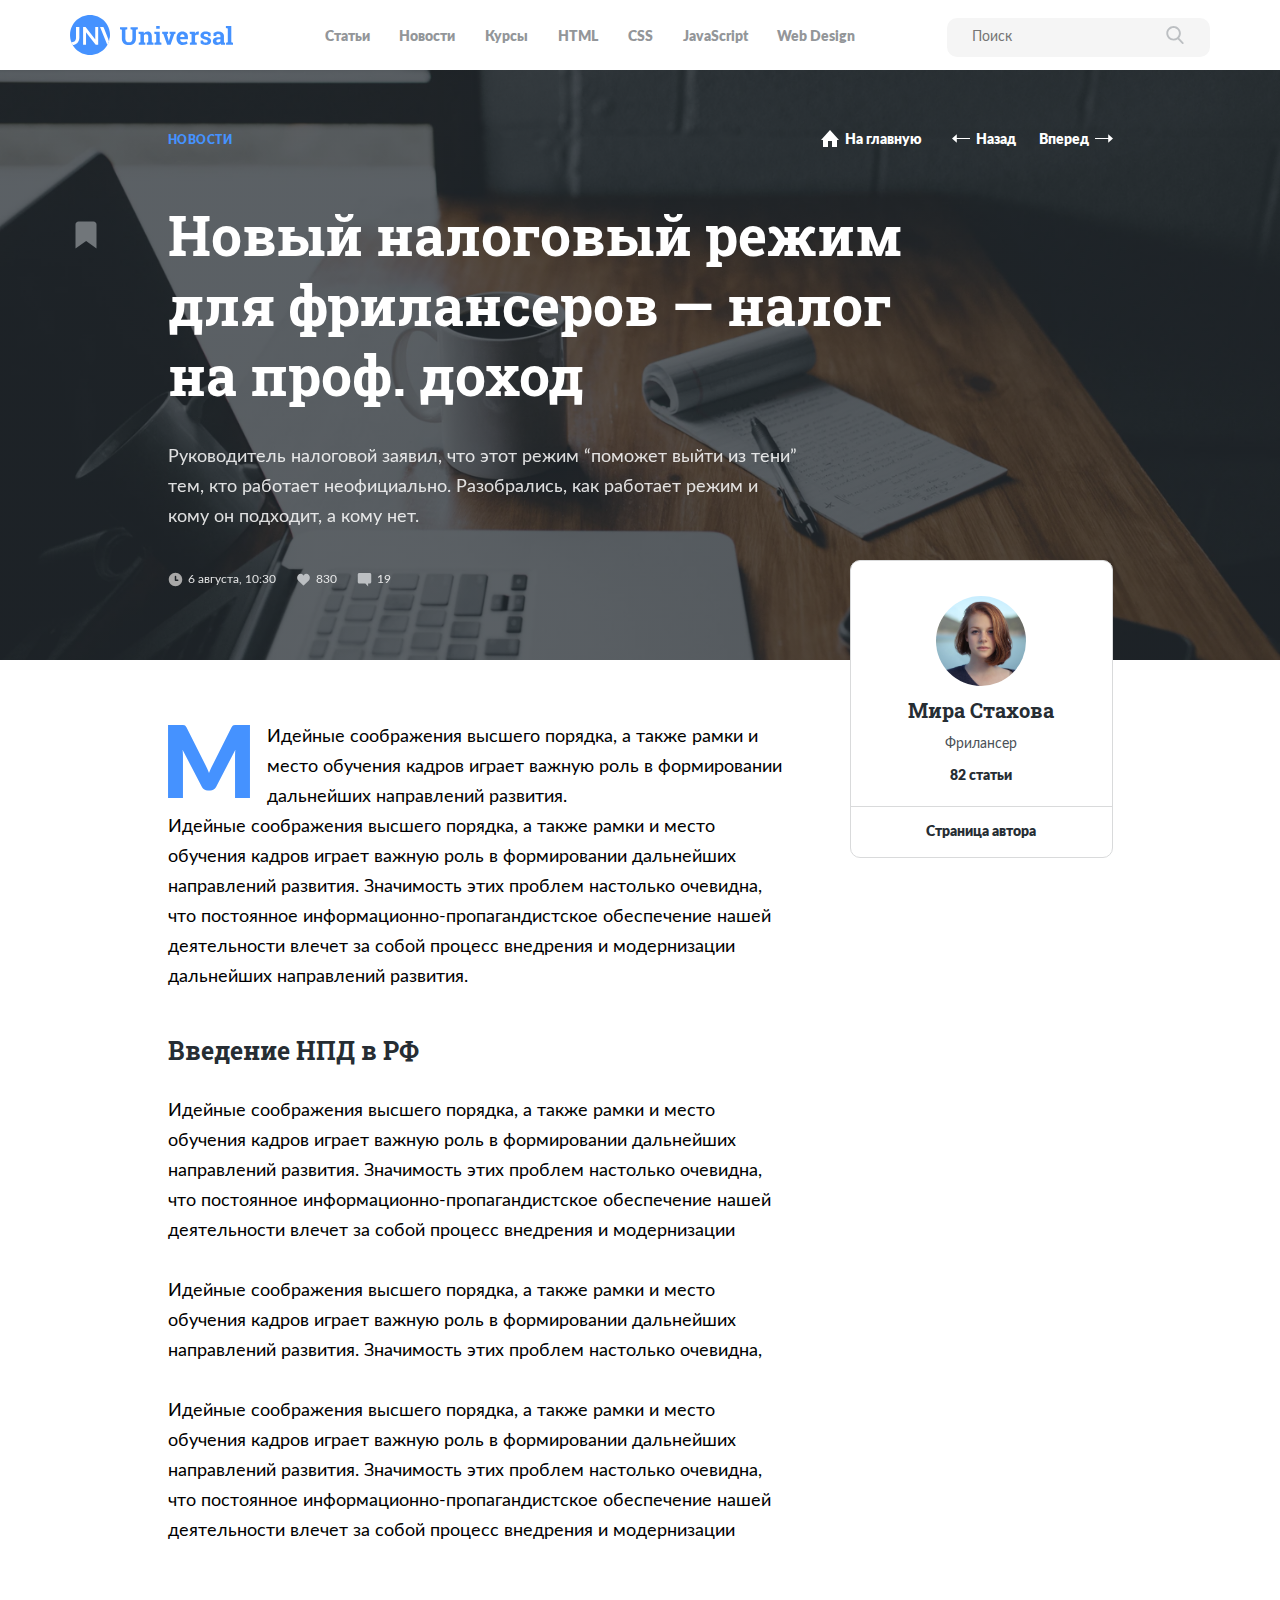
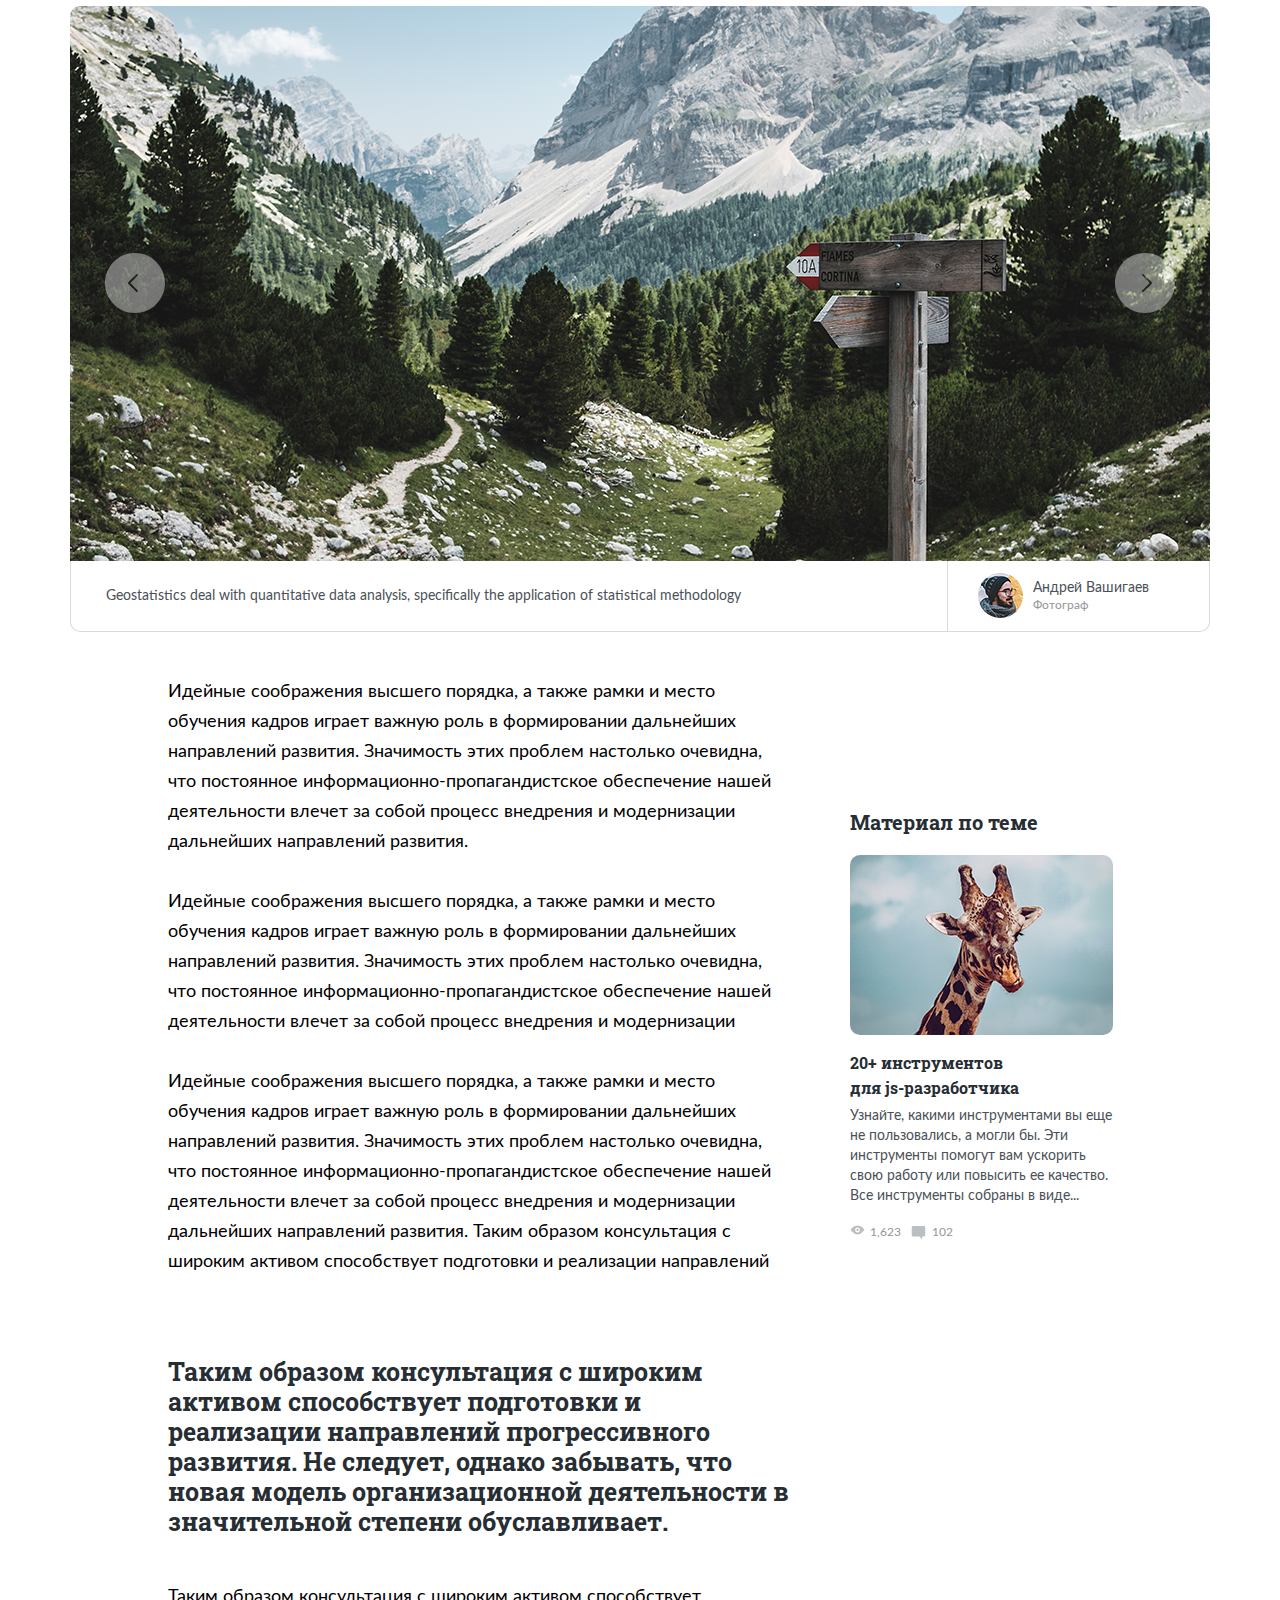
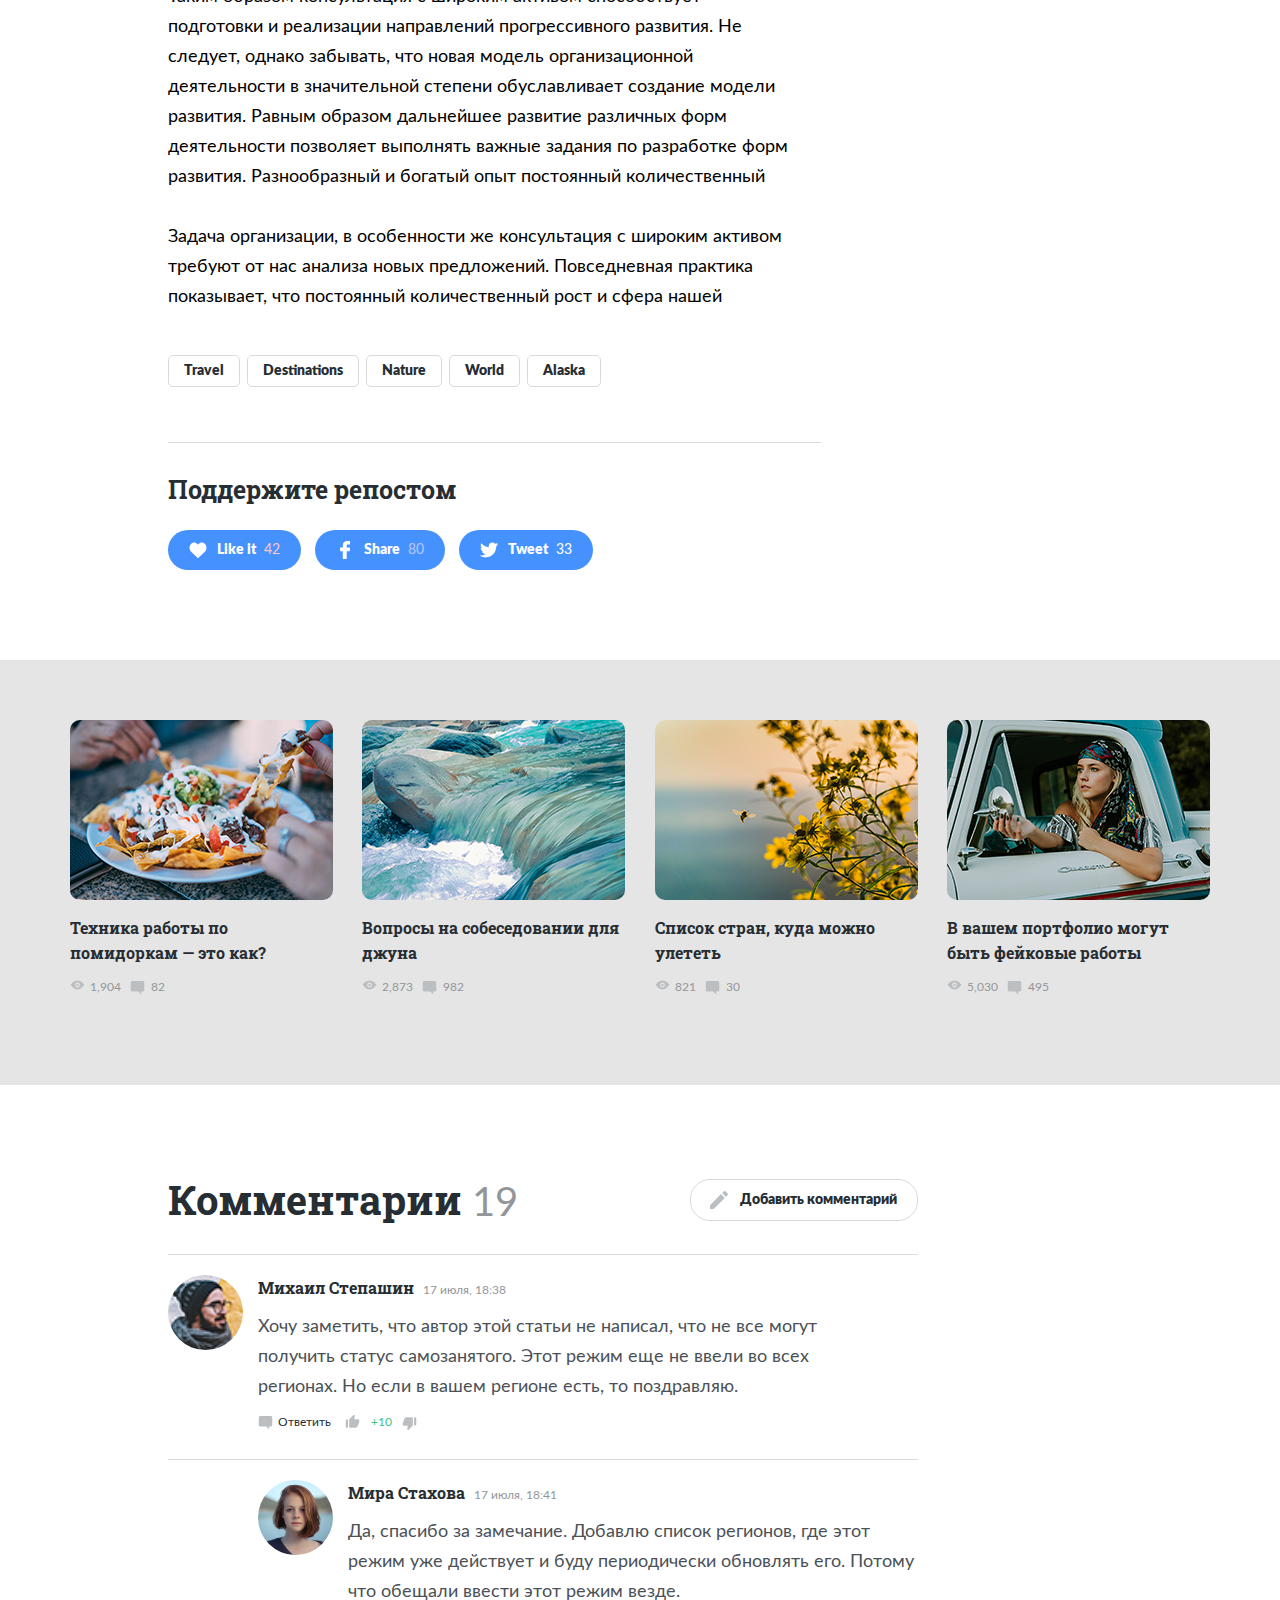
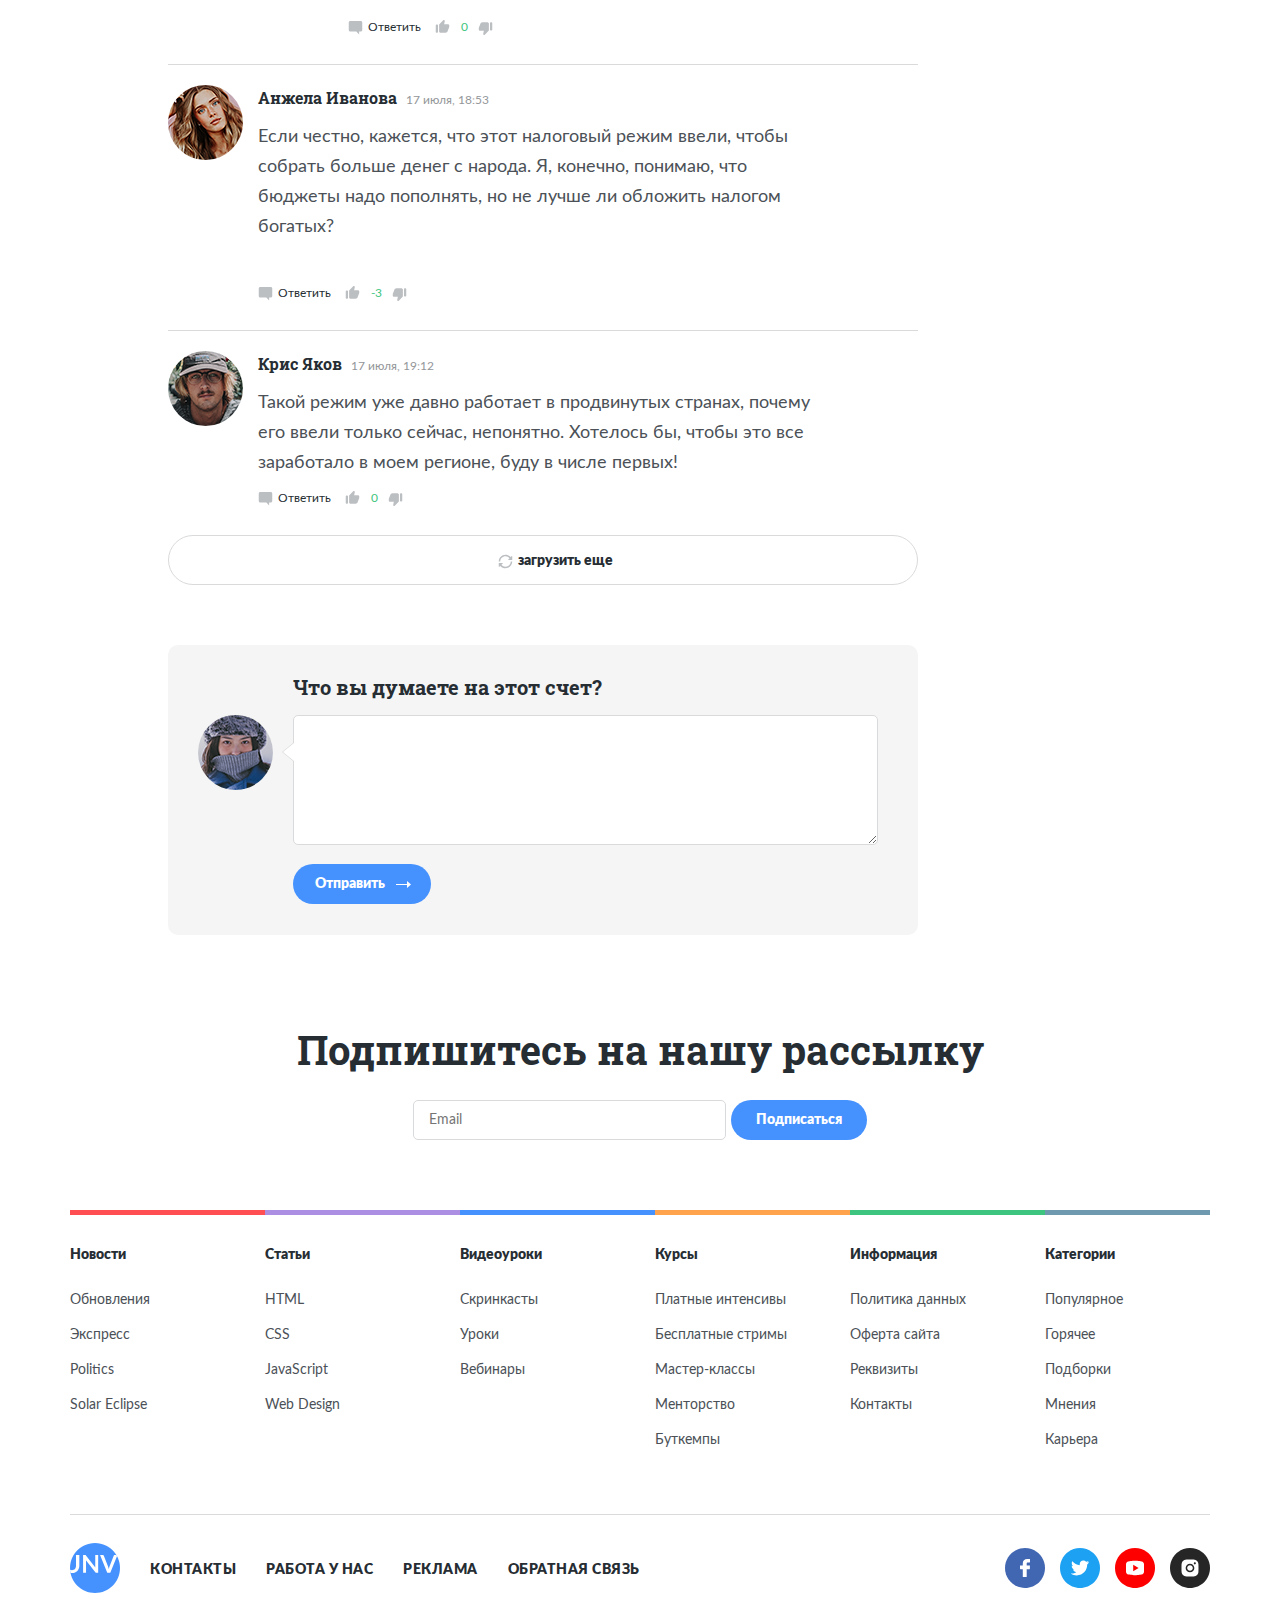
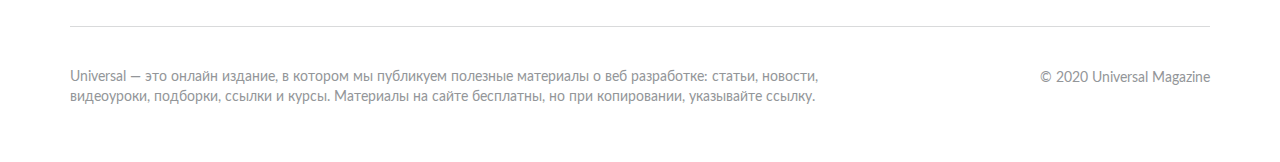
==== commit ed86d76e: "add PP" ====
--- a/article.html
+++ b/article.html
@@ -19,22 +19,22 @@
 		<div class="container">
 			<div class="header-wrapper">
 				<a href="index.html" class="header__logo">
-					<img class="logo" src="img/logo/logo.svg" alt="logo" />
+					<img class="logo" src="img/logo/article-logo.svg" alt="logo" />
 				</a>
 				<nav class="navbar">
 					<ul class="navbar__list">
-						<li class="navbar__item"><a href="#" class="navbar__link">Статьи</a></li>
-						<li class="navbar__item"><a href="#" class="navbar__link">Новости</a></li>
-						<li class="navbar__item"><a href="#" class="navbar__link">Курсы</a></li>
-						<li class="navbar__item"><a href="#" class="navbar__link">HTML</a></li>
-						<li class="navbar__item"><a href="#" class="navbar__link">CSS</a></li>
-						<li class="navbar__item"><a href="#" class="navbar__link">JavaScript</a></li>
-						<li class="navbar__item"><a href="#" class="navbar__link">Web Design</a></li>
+						<li class="navbar__item"><a href="#" class="navbar__link article-navbar__link">Статьи</a></li>
+						<li class="navbar__item"><a href="#" class="navbar__link article-navbar__link">Новости</a></li>
+						<li class="navbar__item"><a href="#" class="navbar__link article-navbar__link">Курсы</a></li>
+						<li class="navbar__item"><a href="#" class="navbar__link article-navbar__link">HTML</a></li>
+						<li class="navbar__item"><a href="#" class="navbar__link article-navbar__link">CSS</a></li>
+						<li class="navbar__item"><a href="#" class="navbar__link article-navbar__link">JavaScript</a></li>
+						<li class="navbar__item"><a href="#" class="navbar__link article-navbar__link">Web Design</a></li>
 					</ul>
 				</nav>
 				<!-- /.navbar -->
 				<form class="form header__form header__search-form" action="#">
-					<input class="input header__input" type="search" placeholder="Поиск">
+					<input class="input header__input article-header__input" type="search" placeholder="Поиск">
 					<button class="button header__button header__input-button">
 						<img src="img/svg/icon/search.svg" alt="Icon: search">
 					</button>
--- a/css/style.css
+++ b/css/style.css
@@ -1950,6 +1950,19 @@
   margin-top: -18px;
 }
 
+.article-navbar__link {
+  color: #939699;
+}
+
+.article-header__input {
+  color: #646668;
+  background: #f5f5f5;
+}
+
+.article-header__input:focus {
+  color: #646668;
+}
+
 .article-hero {
   width: 100%;
   height: 570px;
@@ -2696,7 +2709,7 @@
   display: -webkit-box;
   display: -ms-flexbox;
   display: flex;
-  padding: 20px 0 28px;
+  padding: 20px 0 29px;
 }
 
 .article-reviews__comment-box--ml90 {
@@ -2759,7 +2772,7 @@
 }
 
 .article-reviews__user-text--mb45 {
-  margin-bottom: 45px;
+  margin-bottom: 44px;
 }
 
 .article-reviews__user-reaction {
@@ -2802,7 +2815,7 @@
   -webkit-box-pack: center;
       -ms-flex-pack: center;
           justify-content: center;
-  padding: 17px 0 17px 26px;
+  padding: 15px 0 13px 26px;
   font-style: normal;
   font-weight: 900;
   font-size: 14px;
@@ -2823,7 +2836,7 @@
   display: flex;
   width: 750px;
   height: 290px;
-  margin-top: 55px;
+  margin-top: 60px;
   padding: 30px 40px 35px 30px;
   background: #f5f5f5;
   border-radius: 10px;
@@ -2831,6 +2844,7 @@
 
 .article-reviews__form-title {
   margin-top: 0;
+  margin-bottom: 15px;
   font-family: Roboto Slab;
   font-style: normal;
   font-weight: bold;
@@ -2852,7 +2866,7 @@
 .article-reviews__form-user {
   width: 75px;
   height: 75px;
-  margin-top: 45px;
+  margin-top: 40px;
   margin-right: 20px;
   border-radius: 50%;
 }
@@ -2895,7 +2909,7 @@
 }
 
 .article-reviews__button {
-  padding: 10px 16px 10px 20px;
+  padding: 10px 20px 10px 22px;
   border: none;
 }
 
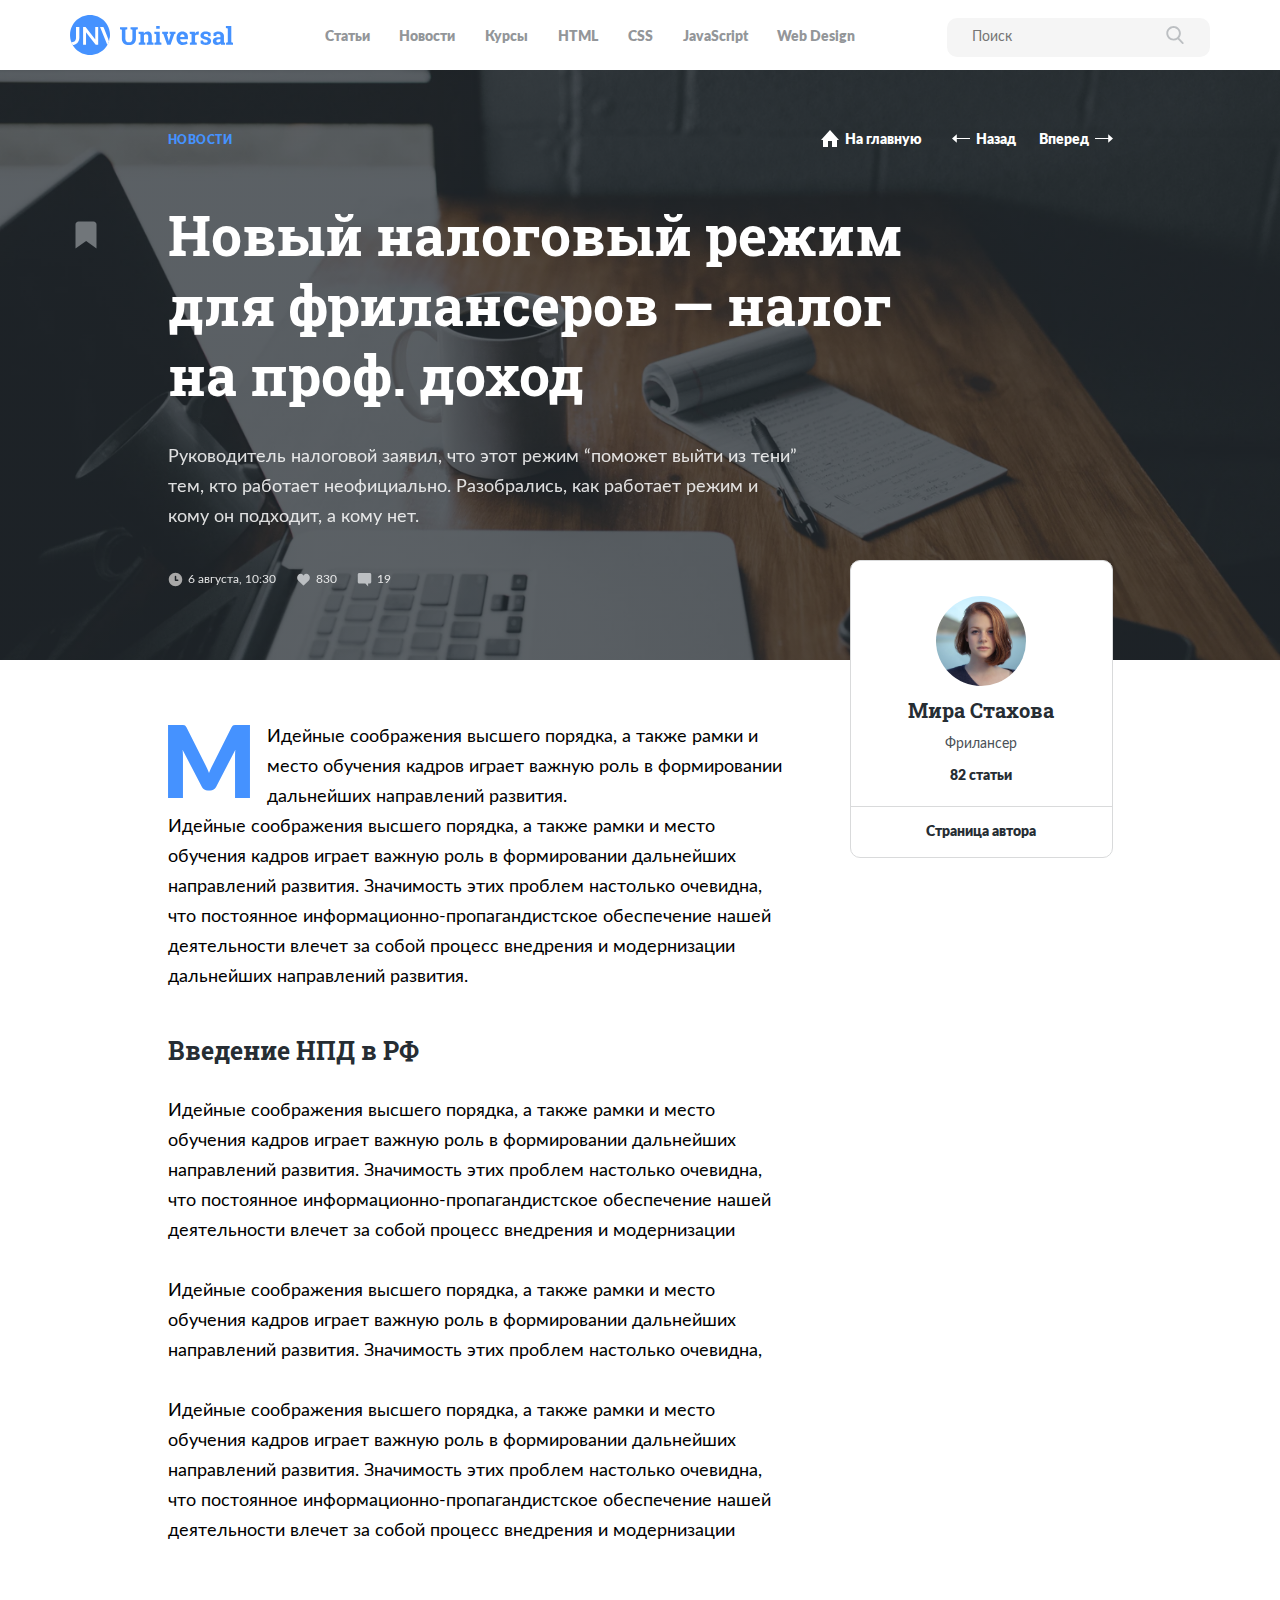
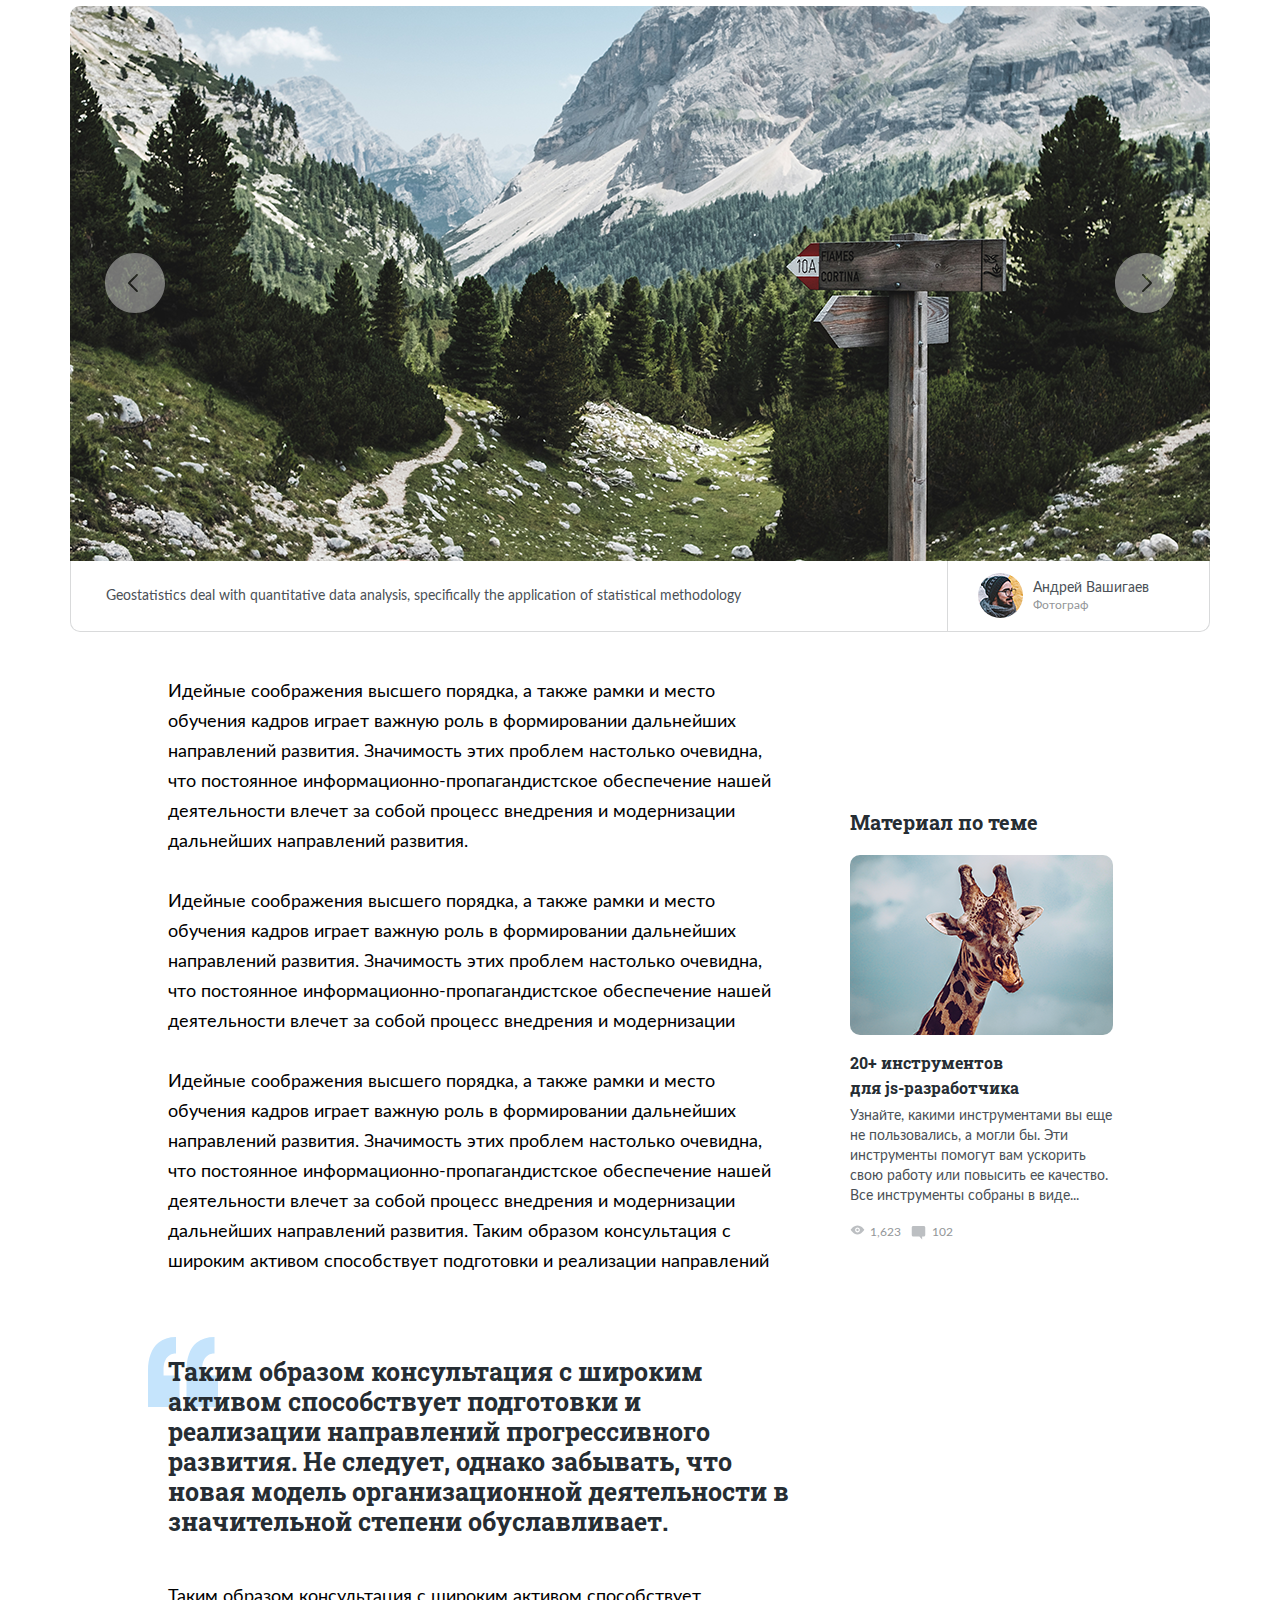
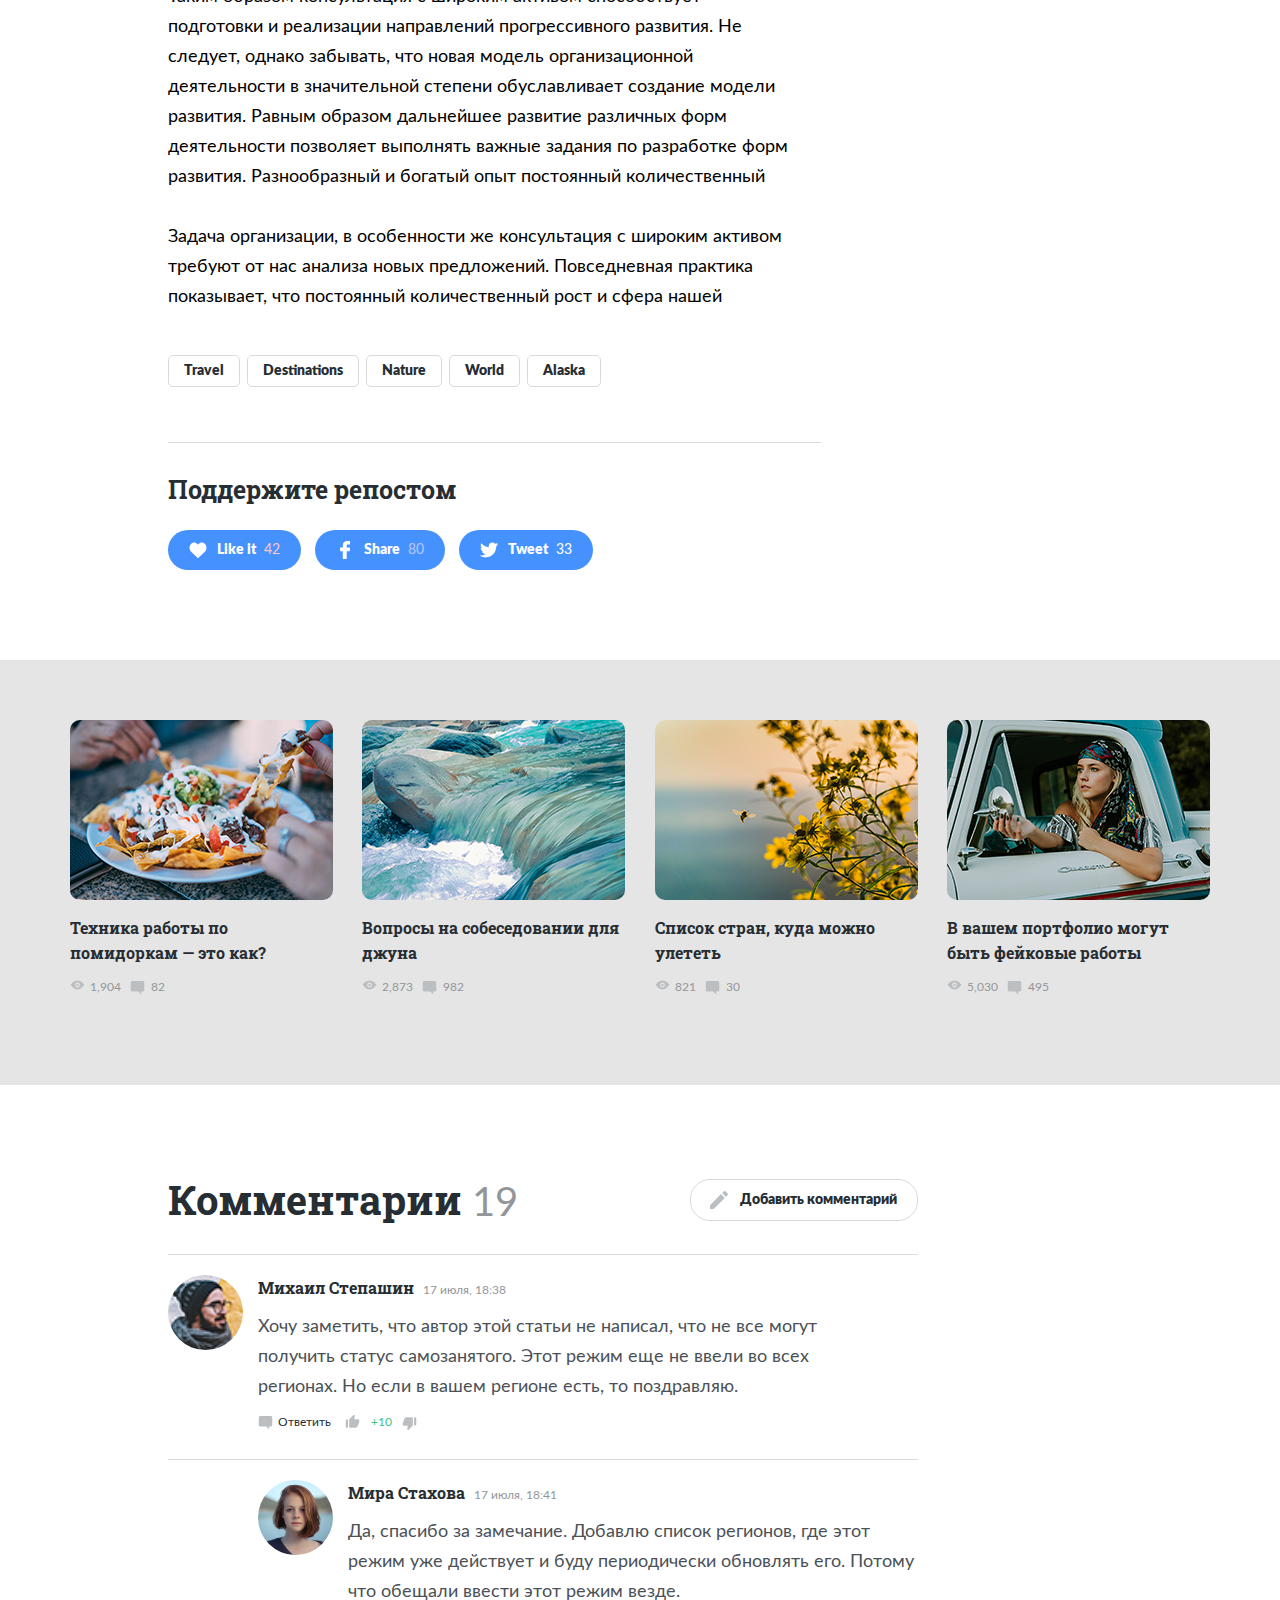
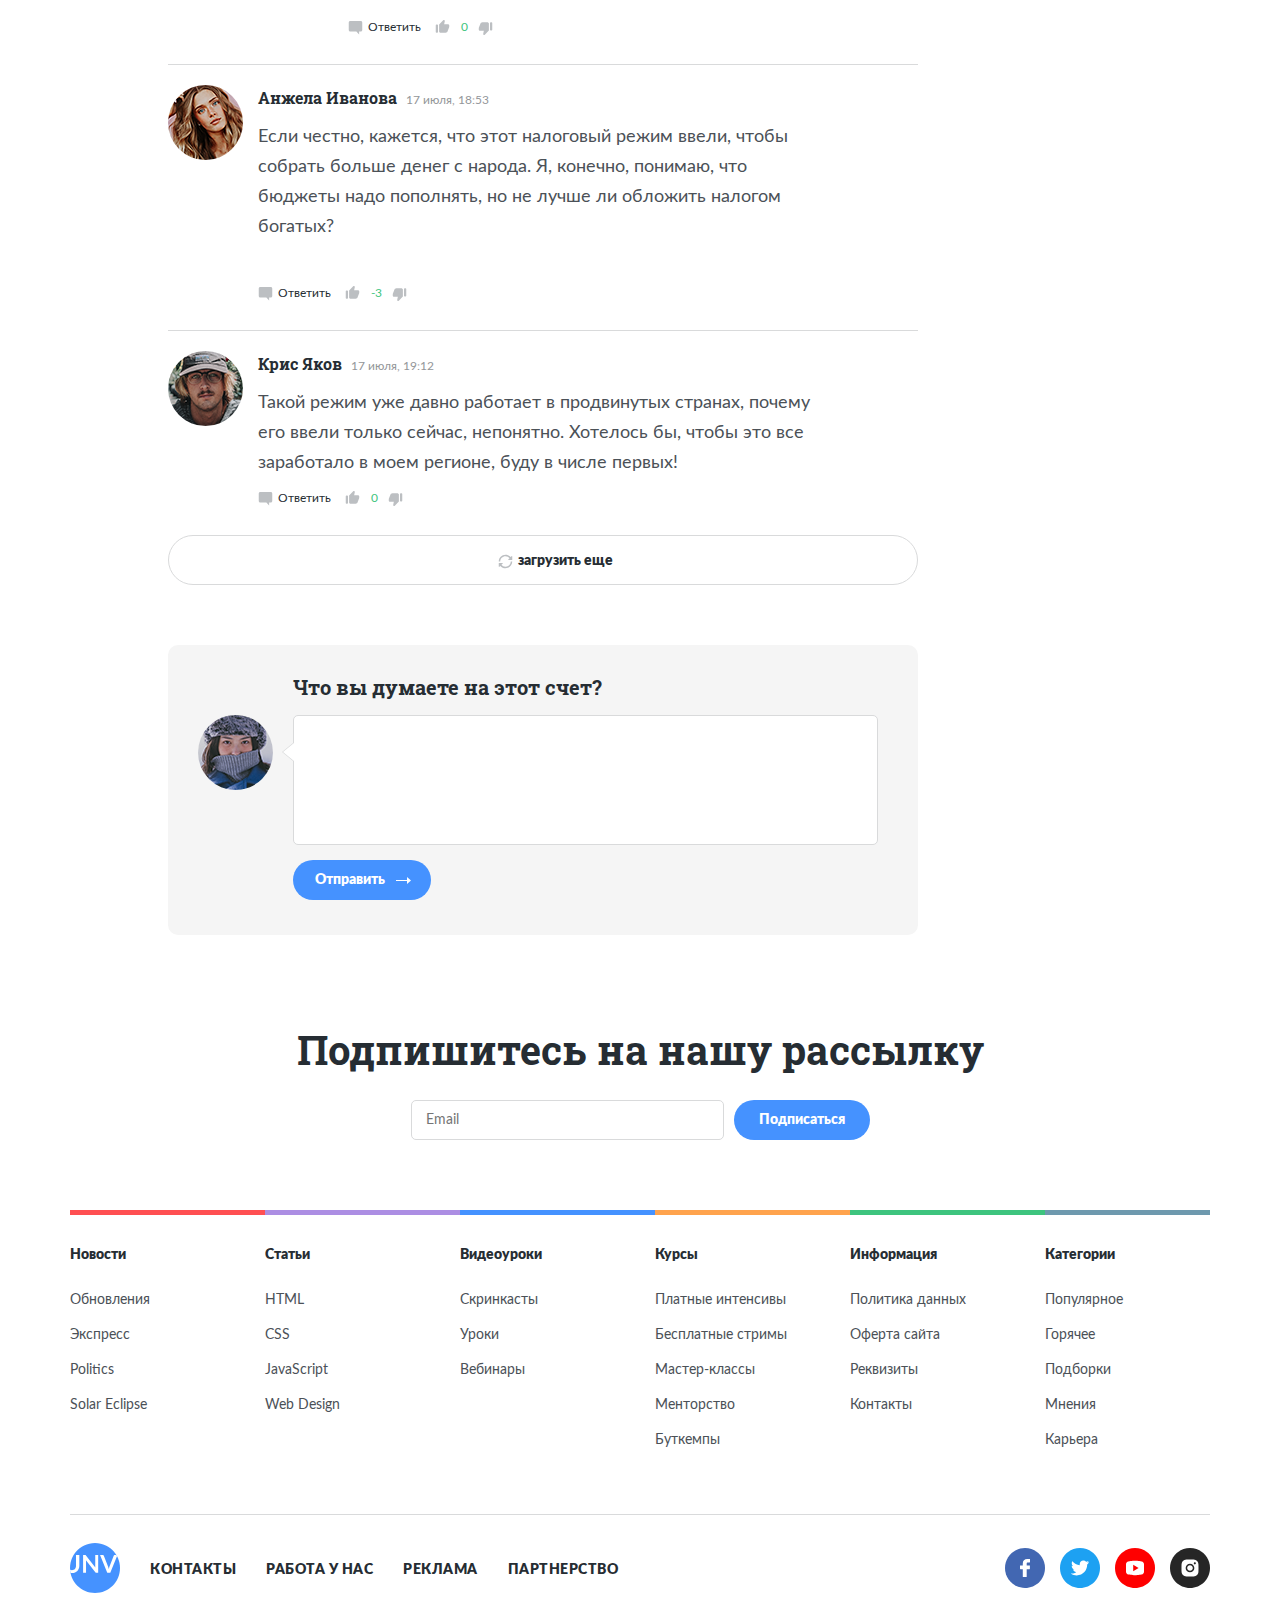
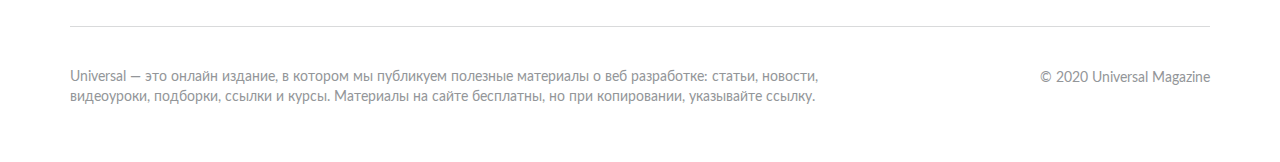
==== commit a4d53254: "add vilidation form" ====
--- a/article.html
+++ b/article.html
@@ -33,8 +33,8 @@
 					</ul>
 				</nav>
 				<!-- /.navbar -->
-				<form class="form header__form header__search-form" action="#">
-					<input class="input header__input article-header__input" type="search" placeholder="Поиск">
+				<form class="header__form header__search-form" action="#">
+					<input class="header__input article-header__input" type="search" placeholder="Поиск">
 					<button class="button header__button header__input-button">
 						<img src="img/svg/icon/search.svg" alt="Icon: search">
 					</button>
@@ -414,12 +414,14 @@
 					</a>
 
 					<div class="article-reviews__form">
-						<img src="img/user/user-avatar-8.png" alt="Icon: user" class="article-reviews__form-user">
+						<h3 class="article-reviews__form-title">Что вы думаете на этот счет? </h3>
 						<div class="article-reviews__form-box">
-							<h3 class="article-reviews__form-title">Что вы думаете на этот счет? </h3>
-							<form action="#" class="article-reviews__message">
-								<textarea class="article-reviews__textarea" name="" id=""></textarea>
-								<button class="button article-reviews__button">
+							<img src="img/user/user-avatar-8.png" alt="Icon: user" class="article-reviews__form-user">
+							<form class="article-reviews__message" action="send.php" method="POST">
+								<div class="article-reviews__message-box">
+									<textarea class="article-reviews__textarea" name="textarea" minlength="100" required></textarea>
+								</div>
+								<button class="button article-reviews__button" type="submit">
 									Отправить
 									<img src="img/svg/button/Arrow.svg" alt="Отправить" class="article-reviews__send">
 								</button>
@@ -463,9 +465,11 @@
 
 				<div class="footer__newsletter">
 					<h2 class="footer__newsletter-title">Подпишитесь на нашу рассылку</h2>
-					<form action="#" class="footer__newsletter-form">
-						<input class="input footer__newsletter-input" type="email" placeholder="Email">
-						<button class="button footer__newsletter-button">Подписаться</button>
+					<form class="footer__newsletter-form" action="send.php" method="POST">
+						<div class="footer__newsletter-group">
+							<input class="footer__newsletter-input" name="email" type="email" placeholder="Email" required>
+						</div>
+						<button class="button footer__newsletter-button" type="submit">Подписаться</button>
 					</form>
 				</div>
 				<!-- /.footer__newsletter -->
@@ -522,18 +526,19 @@
 						<a href="#" class="footer__contacts-link">Контакты</a>
 						<a href="#" class="footer__contacts-link">Работа у нас</a>
 						<a href="#" class="footer__contacts-link">Реклама</a>
-						<a href="#" class="footer__contacts-link">Обратная связь</a>
+						<a href="#" class="footer__contacts-link">Партнерство</a>
 					</div>
 					<div class="footer__contacts-social">
-						<a href="https://www.facebook.com" class="footer__social-link">
+						<a href="https://www.facebook.com" class="footer__social-link" target="_blank">
 							<img src="img/svg/social/footer-facebook.svg" alt="facebook" class="footer__social-icon">
 						</a>
-						<a href="https://twitter.com" class="footer__social-link"><img src="img/svg/social/footer-twitter.svg"
-								alt="twitter" class="footer__social-icon"></a>
-						<a href="https://www.youtube.com" class="footer__social-link">
+						<a href="https://twitter.com" class="footer__social-link" target="_blank">
+							<img src="img/svg/social/footer-twitter.svg" alt="twitter" class="footer__social-icon">
+						</a>
+						<a href="https://www.youtube.com" class="footer__social-link" target="_blank">
 							<img src="img/svg/social/footer-youtube.svg" alt="youtube" class="footer__social-icon">
 						</a>
-						<a href="https://www.instagram.com" class="footer__social-link">
+						<a href="https://www.instagram.com" class="footer__social-link" target="_blank">
 							<img src="img/svg/social/footer-instagram.svg" alt="instagram" class="footer__social-icon">
 						</a>
 					</div>
@@ -554,6 +559,7 @@
 	<!-- /.footer -->
 	<script src="https://code.jquery.com/jquery-3.5.1.min.js"
 		integrity="sha256-9/aliU8dGd2tb6OSsuzixeV4y/faTqgFtohetphbbj0=" crossorigin="anonymous"></script>
+	<script src="js/jquery.validate.min.js"></script>
 	<script src="js/swiper-bundle.min.js"></script>
 	<script src="js/main.js"></script>
 </body>
--- a/css/style.css
+++ b/css/style.css
@@ -393,14 +393,6 @@
   max-width: 100%;
 }
 
-.input {
-  background-color: #fff;
-  border-radius: 4px;
-  border: none;
-  padding: 0 23px;
-  height: 50px;
-}
-
 .message {
   background-color: #fff;
   border-radius: 4px;
@@ -470,6 +462,7 @@
   font-size: 14px;
   line-height: 20px;
   color: #e2e2e2;
+  border: none;
 }
 
 .header__input:focus {
@@ -509,8 +502,8 @@
 
 .hero {
   padding: 30px 0 15px;
-  background: -webkit-gradient(linear, left bottom, left top, color-stop(24.55%, #E5E5E5), color-stop(24.55%, #262D33));
-  background: linear-gradient(0deg, #E5E5E5 24.55%, #262D33 24.55%);
+  background: -webkit-gradient(linear, left bottom, left top, color-stop(22.8%, #E5E5E5), color-stop(22.8%, #262D33));
+  background: linear-gradient(0deg, #E5E5E5 22.8%, #262D33 22.8%);
 }
 
 .hero-wrapper {
@@ -591,6 +584,8 @@
 }
 
 .content__user-avatar {
+  width: 45px;
+  height: 45px;
   margin-right: 10px;
 }
 
@@ -1290,7 +1285,12 @@
   position: absolute;
   top: 0;
   right: 0;
+  fill: #bcbfc2;
   cursor: pointer;
+}
+
+.news__main-bookmark--active {
+  fill: #ff4f52;
 }
 
 .news__main-box {
@@ -1388,6 +1388,8 @@
 }
 
 .news__sidebar-card {
+  position: relative;
+  z-index: 3;
   display: -webkit-box;
   display: -ms-flexbox;
   display: flex;
@@ -1401,6 +1403,13 @@
 
 .news__sidebar-card:last-child {
   border-bottom: none;
+}
+
+.news__sidebar-after {
+  position: absolute;
+  top: 22px;
+  right: 2px;
+  z-index: 2;
 }
 
 .news__sidebar-image {
@@ -1534,6 +1543,20 @@
   color: #ffffff;
 }
 
+.gallery__swiper-slide::after {
+  position: absolute;
+  top: 0;
+  right: 0;
+  bottom: 0;
+  left: 0;
+  z-index: 5;
+  width: 100%;
+  height: 100%;
+  content: ' ';
+  background: -webkit-gradient(linear, left bottom, left top, from(rgba(64, 48, 61, 0.35)), to(rgba(64, 48, 61, 0.35)));
+  background: linear-gradient(0deg, rgba(64, 48, 61, 0.35), rgba(64, 48, 61, 0.35));
+}
+
 .gallery__button {
   display: -webkit-box;
   display: -ms-flexbox;
@@ -1676,6 +1699,7 @@
 }
 
 .gallery__career-button {
+  z-index: 1;
   padding: 10px 20px;
 }
 
@@ -1755,19 +1779,7 @@
 }
 
 .footer__newsletter {
-  -ms-grid-column: 1;
-  -ms-grid-column-span: 6;
-  grid-column: 1 / 7;
-  display: -webkit-box;
-  display: -ms-flexbox;
-  display: flex;
-  -webkit-box-orient: vertical;
-  -webkit-box-direction: normal;
-      -ms-flex-direction: column;
-          flex-direction: column;
-  -webkit-box-align: center;
-      -ms-flex-align: center;
-          align-items: center;
+  padding-bottom: 70px;
 }
 
 .footer__newsletter-title {
@@ -1786,17 +1798,19 @@
   display: -webkit-box;
   display: -ms-flexbox;
   display: flex;
-  -webkit-box-align: center;
-      -ms-flex-align: center;
-          align-items: center;
-  margin-bottom: 70px;
+  -webkit-box-pack: justify;
+      -ms-flex-pack: justify;
+          justify-content: space-between;
+  margin: auto;
+  width: 459px;
+  height: 40px;
 }
 
 .footer__newsletter-input {
   height: 40px;
   width: 313px;
   margin-right: 5px;
-  padding: 0 15px;
+  padding: 10px 14px;
   font-style: normal;
   font-weight: normal;
   font-size: 14px;
@@ -1807,6 +1821,7 @@
 }
 
 .footer__newsletter-button {
+  height: 40px;
   border: none;
   padding: 10px 25px;
 }
@@ -1948,6 +1963,10 @@
 
 .footer__copyright-tag {
   margin-top: -18px;
+}
+
+.invalid {
+  color: red;
 }
 
 .article-navbar__link {
@@ -2343,6 +2362,7 @@
 
 .article-swiper__quote {
   position: relative;
+  z-index: 4;
   margin-bottom: 45px;
   font-family: Roboto Slab;
   font-style: normal;
@@ -2831,11 +2851,8 @@
 }
 
 .article-reviews__form {
-  display: -webkit-box;
-  display: -ms-flexbox;
-  display: flex;
-  width: 750px;
-  height: 290px;
+  width: 100%;
+  min-height: 290px;
   margin-top: 60px;
   padding: 30px 40px 35px 30px;
   background: #f5f5f5;
@@ -2843,8 +2860,8 @@
 }
 
 .article-reviews__form-title {
-  margin-top: 0;
-  margin-bottom: 15px;
+  margin: 0;
+  margin-left: 95px;
   font-family: Roboto Slab;
   font-style: normal;
   font-weight: bold;
@@ -2857,27 +2874,38 @@
   display: -webkit-box;
   display: -ms-flexbox;
   display: flex;
-  -webkit-box-orient: vertical;
-  -webkit-box-direction: normal;
-      -ms-flex-direction: column;
-          flex-direction: column;
 }
 
 .article-reviews__form-user {
   width: 75px;
   height: 75px;
-  margin-top: 40px;
+  margin-top: 15px;
   margin-right: 20px;
   border-radius: 50%;
 }
 
 .article-reviews__message {
   position: relative;
+  width: 585px;
+  height: 130px;
+  margin-top: 15px;
+}
+
+.article-reviews__message-box {
+  display: -webkit-box;
+  display: -ms-flexbox;
+  display: flex;
+  -webkit-box-orient: vertical;
+  -webkit-box-direction: normal;
+      -ms-flex-direction: column;
+          flex-direction: column;
+  width: 100%;
+  height: 100%;
 }
 
 .article-reviews__message:before {
   position: absolute;
-  content: '';
+  content: ' ';
   top: 28px;
   left: -11px;
   width: 0;
@@ -2889,7 +2917,7 @@
 
 .article-reviews__message::after {
   position: absolute;
-  content: '';
+  content: ' ';
   top: 28px;
   left: -10px;
   width: 0;
@@ -2900,15 +2928,16 @@
 }
 
 .article-reviews__textarea {
-  width: 585px;
-  height: 130px;
+  width: 100%;
+  height: 100%;
   padding: 10px;
-  margin-bottom: 15px;
+  resize: none;
   border: 1px solid #d9dadb;
   border-radius: 5px;
 }
 
 .article-reviews__button {
+  margin-top: 15px;
   padding: 10px 20px 10px 22px;
   border: none;
 }
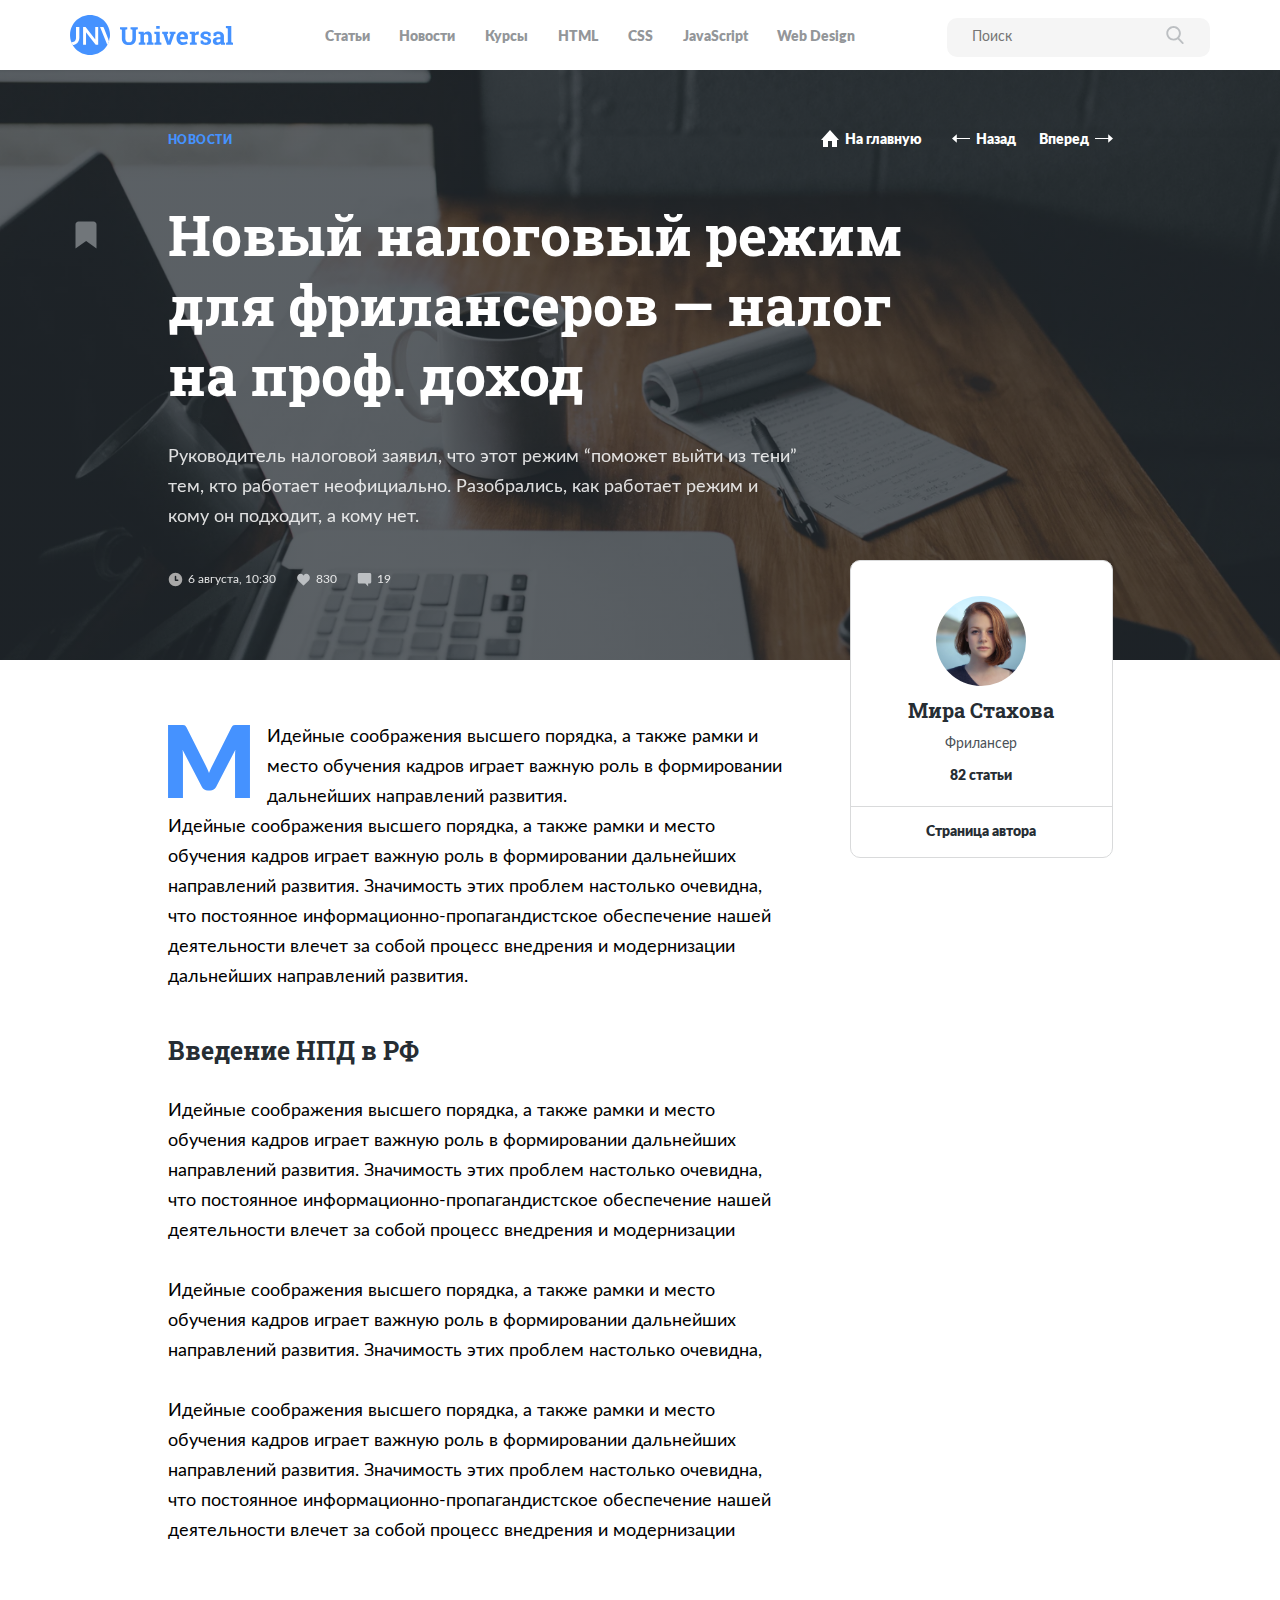
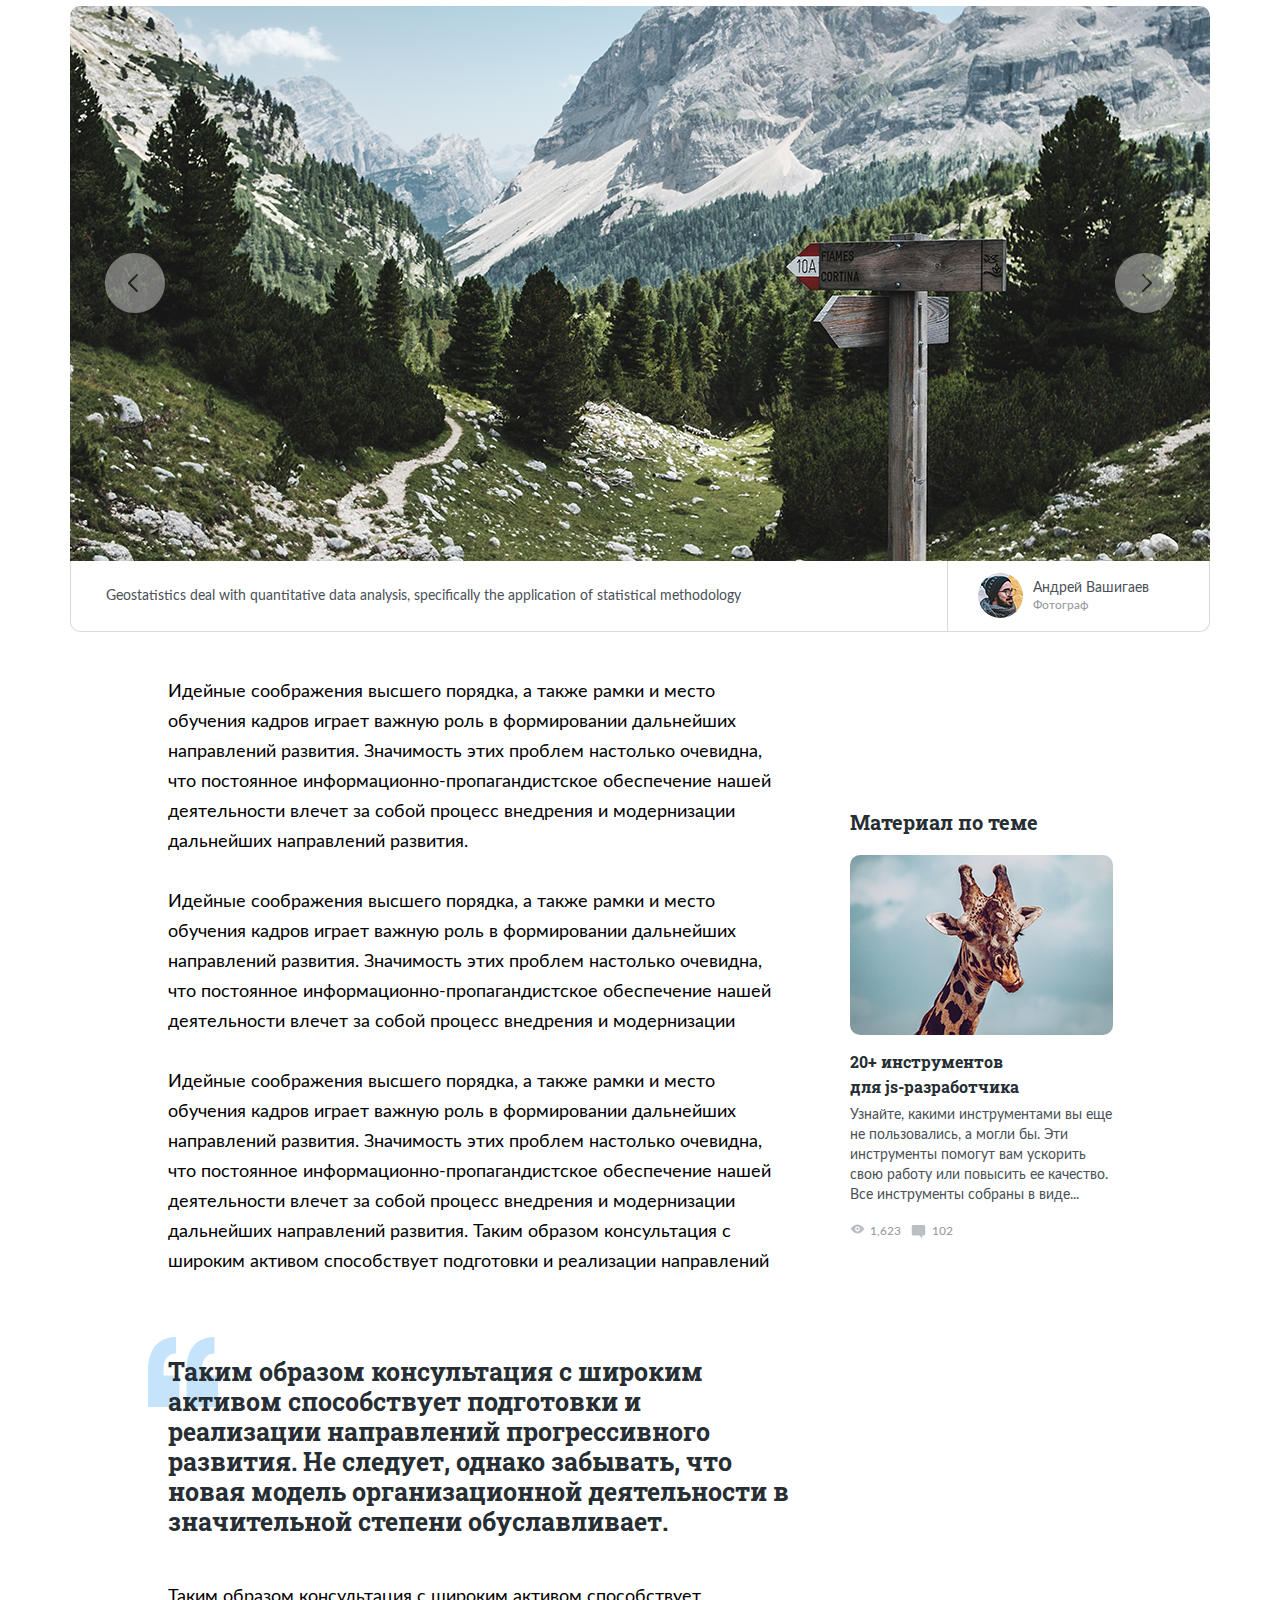
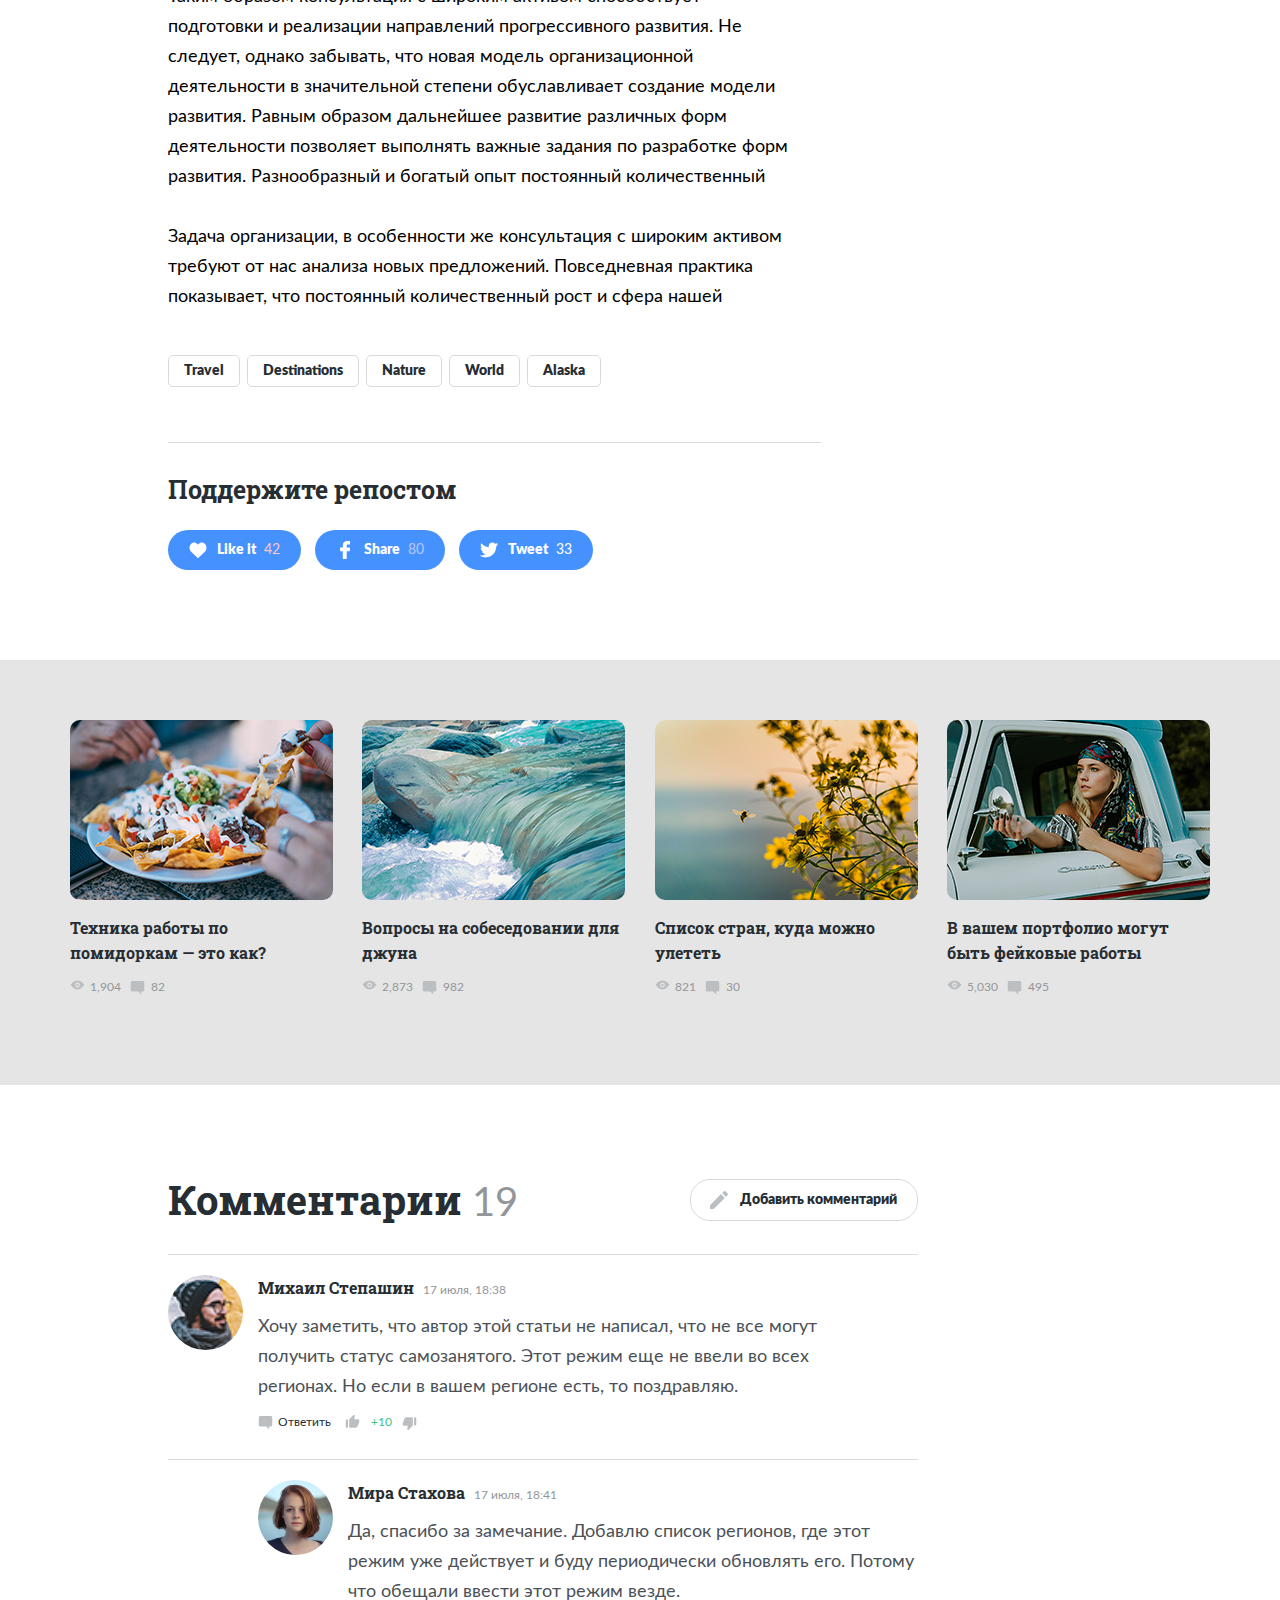
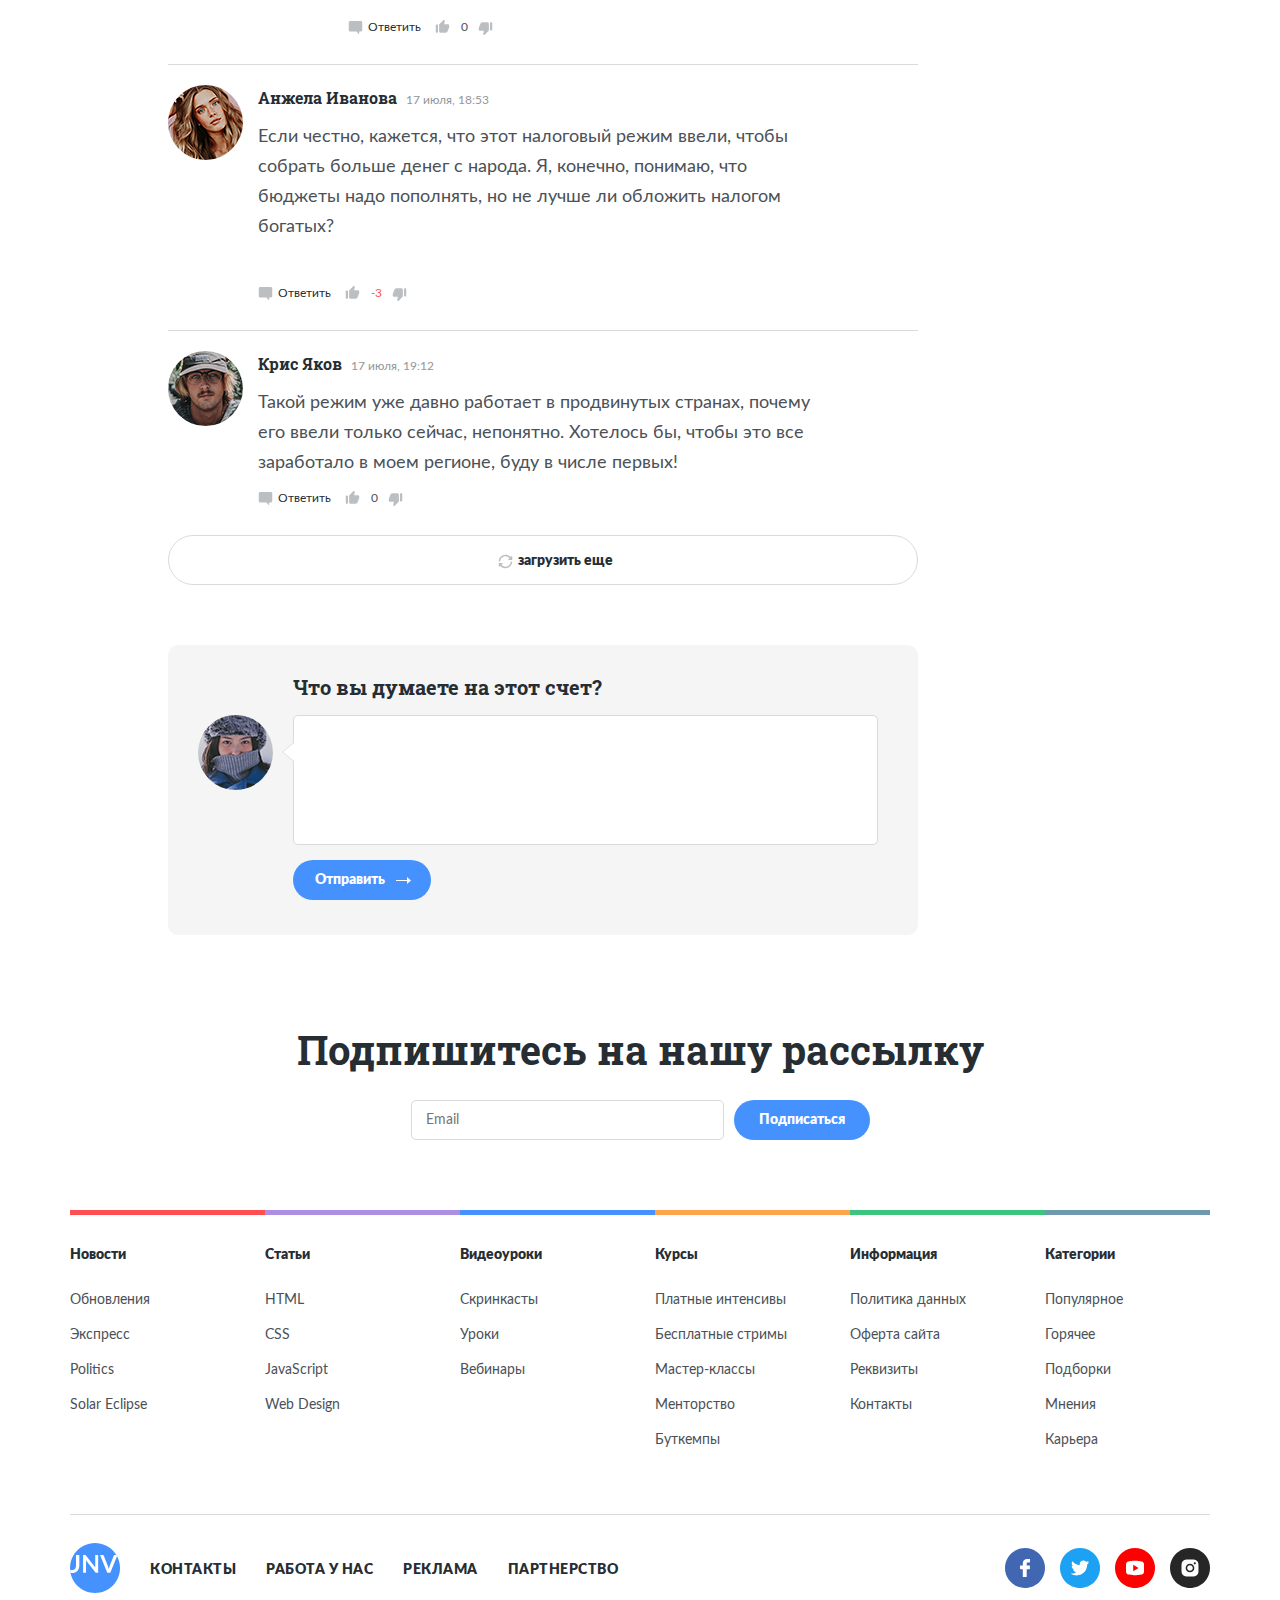
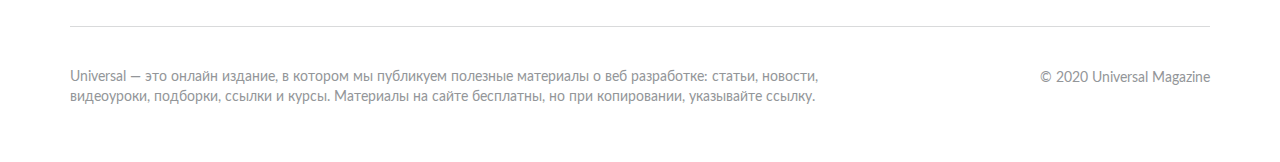
==== commit b277dbfc: "add modal window" ====
--- a/article.html
+++ b/article.html
@@ -23,18 +23,18 @@
 				</a>
 				<nav class="navbar">
 					<ul class="navbar__list">
-						<li class="navbar__item"><a href="#" class="navbar__link article-navbar__link">Статьи</a></li>
-						<li class="navbar__item"><a href="#" class="navbar__link article-navbar__link">Новости</a></li>
-						<li class="navbar__item"><a href="#" class="navbar__link article-navbar__link">Курсы</a></li>
-						<li class="navbar__item"><a href="#" class="navbar__link article-navbar__link">HTML</a></li>
-						<li class="navbar__item"><a href="#" class="navbar__link article-navbar__link">CSS</a></li>
-						<li class="navbar__item"><a href="#" class="navbar__link article-navbar__link">JavaScript</a></li>
-						<li class="navbar__item"><a href="#" class="navbar__link article-navbar__link">Web Design</a></li>
+						<li class="navbar__item"><a href="#" class="navbar__link navbar__link-article">Статьи</a></li>
+						<li class="navbar__item"><a href="#" class="navbar__link navbar__link-article">Новости</a></li>
+						<li class="navbar__item"><a href="#" class="navbar__link navbar__link-article">Курсы</a></li>
+						<li class="navbar__item"><a href="#" class="navbar__link navbar__link-article">HTML</a></li>
+						<li class="navbar__item"><a href="#" class="navbar__link navbar__link-article">CSS</a></li>
+						<li class="navbar__item"><a href="#" class="navbar__link navbar__link-article">JavaScript</a></li>
+						<li class="navbar__item"><a href="#" class="navbar__link navbar__link-article">Web Design</a></li>
 					</ul>
 				</nav>
 				<!-- /.navbar -->
 				<form class="header__form header__search-form" action="#">
-					<input class="header__input article-header__input" type="search" placeholder="Поиск">
+					<input class="header__input header__input-article" type="search" placeholder="Поиск">
 					<button class="button header__button header__input-button">
 						<img src="img/svg/icon/search.svg" alt="Icon: search">
 					</button>
@@ -48,7 +48,11 @@
 	<main class="main">
 		<section class="article-hero">
 			<div class="article-hero__container container-content">
-				<img src="img/svg/icon/bookmark-big.svg" alt="bookmark" class="article-hero__bookmark">
+				<svg class="article-hero__bookmark" width="22" height="28" viewBox="0 0 22 28" fill="none"
+					xmlns="http://www.w3.org/2000/svg">
+					<path fill-rule="evenodd" clip-rule="evenodd"
+						d="M3.5 0.5H18.5C20.1569 0.5 21.5 1.84315 21.5 3.5V27.5L11.1424 20L0.5 27.5V3.5C0.5 1.84315 1.84315 0.5 3.5 0.5Z" />
+				</svg>
 
 				<div class="article-hero__menu">
 					<div class="article-hero__topic">Новости</div>
@@ -171,8 +175,10 @@
 			<div class="container container-content">
 				<div class="article-swiper__sidebar">
 					<h3 class="article-swiper__sidebar-title">Материал по теме</h3>
-					<img src="img/article-swiper-sidebar.png" alt="image" class="article-swiper__sidebar-image">
-					<a href="#" class="article-swiper__sidebar-subtitle">20+ инструментов для js-разработчика</a>
+					<a href="#" class="article-swiper__sidebar-link">
+						<img src="img/article-swiper-sidebar.png" alt="image" class="article-swiper__sidebar-image">
+						<h3 class="article-swiper__sidebar-subtitle">20+ инструментов для js-разработчика</h3>
+					</a>
 					<p class="article-swiper__sidebar-text">Узнайте, какими инструментами вы еще не пользовались, а могли бы.
 						Эти инструменты помогут вам
 						ускорить свою работу или повысить ее качество. Все инструменты собраны в виде...
@@ -267,46 +273,49 @@
 		<section class="article-cards">
 			<div class="container">
 				<div class="article-cards__wrapper">
-					<div class="article-card">
+
+					<a href="#" class="article-card">
 						<img src="img/article-cards/article-card-1.png" alt="image" class="article-card__image">
-						<a href="#" class="article-card__title">Техника работы по помидоркам — это как? </a>
+						<h3 class="article-card__title">Техника работы по помидоркам — это как?</h3>
 						<div class="article-card__action">
 							<img src="img/svg/icon/eye.svg" alt="Icon: eye" class="article-card__action-image">
 							<span class="article-card__comment-num">1,904</span>
 							<img src="img/svg/icon/comment.svg" alt="Icon: comment" class="article-card__comment-image">
 							<span class="article-card__comment-num">82</span>
 						</div>
-					</div>
-					<div class="article-card">
+					</a>
+					<a href="#" class="article-card">
 						<img src="img/article-cards/article-card-2.png" alt="image" class="article-card__image">
-						<a href="#" class="article-card__title">Вопросы на собеседовании для джуна</a>
+						<h3 class="article-card__title">Вопросы на собеседовании для джуна</h3>
 						<div class="article-card__action">
 							<img src="img/svg/icon/eye.svg" alt="Icon: eye" class="article-card__action-image">
 							<span class="article-card__comment-num">2,873</span>
 							<img src="img/svg/icon/comment.svg" alt="Icon: comment" class="article-card__comment-image">
 							<span class="article-card__comment-num">982</span>
 						</div>
-					</div>
-					<div class="article-card">
+					</a>
+
+					<a href="#" class="article-card">
 						<img src="img/article-cards/article-card-3.png" alt="image" class="article-card__image">
-						<a href="#" class="article-card__title">Список стран, куда можно улететь</a>
+						<h3 class="article-card__title">Список стран, куда можно улететь</h3>
 						<div class="article-card__action">
 							<img src="img/svg/icon/eye.svg" alt="Icon: eye" class="article-card__action-image">
 							<span class="article-card__comment-num">821</span>
 							<img src="img/svg/icon/comment.svg" alt="Icon: comment" class="article-card__comment-image">
 							<span class="article-card__comment-num">30</span>
 						</div>
-					</div>
-					<div class="article-card">
+					</a>
+
+					<a href="#" class="article-card">
 						<img src="img/article-cards/article-card-4.png" alt="image" class="article-card__image">
-						<a href="#" class="article-card__title">В вашем портфолио могут быть фейковые работы</a>
+						<h3 class="article-card__title">В вашем портфолио могут быть фейковые работы</h3>
 						<div class="article-card__action">
 							<img src="img/svg/icon/eye.svg" alt="Icon: eye" class="article-card__action-image">
 							<span class="article-card__comment-num">5,030</span>
 							<img src="img/svg/icon/comment.svg" alt="Icon: comment" class="article-card__comment-image">
 							<span class="article-card__comment-num">495</span>
 						</div>
-					</div>
+					</a>
 				</div>
 			</div>
 			<!-- /.container -->
@@ -341,7 +350,7 @@
 								<img src="img/svg/icon/comment.svg" alt="Icon: comment" class="article-reviews__comment-image">
 								<span class="article-reviews__reply">Ответить</span>
 								<img src="img/svg/icon/thumb-up.svg" alt="Icon: like" class="article-reviews__user-reaction">
-								<span class="article-reviews__reaction-num">+10</span>
+								<span class="article-reviews__reaction-num article-reviews__reaction-num--green">+10</span>
 								<img src="img/svg/icon/thumb-down.svg" alt="Icon: dis" class="article-reviews__user-reaction">
 							</div>
 						</div>
@@ -382,7 +391,7 @@
 								<img src="img/svg/icon/comment.svg" alt="Icon: comment" class="article-reviews__comment-image">
 								<span class="article-reviews__reply">Ответить</span>
 								<img src="img/svg/icon/thumb-up.svg" alt="Icon: like" class="article-reviews__user-reaction">
-								<span class="article-reviews__reaction-num">-3</span>
+								<span class="article-reviews__reaction-num article-reviews__reaction-num--red">-3</span>
 								<img src="img/svg/icon/thumb-down.svg" alt="Icon: dis" class="article-reviews__user-reaction">
 							</div>
 						</div>
@@ -408,16 +417,81 @@
 						</div>
 					</div>
 
-					<a href="#" class="article-reviews__download-button article-reviews__download-button--active">
+					<!-- hidden -->
+					<div class="article-reviews__comment-case article-reviews__comment-case--hidden">
+						<div class="article-reviews__splitter"></div>
+						<div class="article-reviews__comment-box article-reviews__comment-box--hidden ">
+							<img src="img/user/user-avatar-4.png" alt="Icon: user" class="article-reviews__comment-user">
+							<div class="article-reviews__user-box">
+								<div class="article-reviews__user-attr">
+									<span class="article-reviews__user-name">Мира Стахова</span>
+									<span class="article-reviews__user-date">17 июля, 18:41</span>
+								</div>
+								<p class="article-reviews__user-text">Да, спасибо за замечание. Добавлю список регионов, где этот режим
+									уже действует и буду периодически обновлять его. Потому что обещали ввести этот режим везде. </p>
+								<div class="article-reviews__user-stats">
+									<img src="img/svg/icon/comment.svg" alt="Icon: comment" class="article-reviews__comment-image">
+									<span class="article-reviews__reply">Ответить</span>
+									<img src="img/svg/icon/thumb-up.svg" alt="Icon: like" class="article-reviews__user-reaction">
+									<span class="article-reviews__reaction-num">0</span>
+									<img src="img/svg/icon/thumb-down.svg" alt="Icon: dis" class="article-reviews__user-reaction">
+								</div>
+							</div>
+						</div>
+						<div class="article-reviews__splitter"></div>
+						<div class="article-reviews__comment-box article-reviews__comment-box--hidden">
+							<img src="img/user/user-avatar-6.png" alt="Icon: user" class="article-reviews__comment-user">
+							<div class="article-reviews__user-box">
+								<div class="article-reviews__user-attr">
+									<span class="article-reviews__user-name">Анжела Иванова</span>
+									<span class="article-reviews__user-date">17 июля, 18:53</span>
+								</div>
+								<p class="article-reviews__user-text">Если честно, кажется, что этот
+									налоговый режим ввели, чтобы собрать
+									больше денег с народа. Я, конечно, понимаю, что бюджеты надо пополнять, но не лучше ли обложить
+									налогом
+									богатых?</p>
+								<div class="article-reviews__user-stats">
+									<img src="img/svg/icon/comment.svg" alt="Icon: comment" class="article-reviews__comment-image">
+									<span class="article-reviews__reply">Ответить</span>
+									<img src="img/svg/icon/thumb-up.svg" alt="Icon: like" class="article-reviews__user-reaction">
+									<span class="article-reviews__reaction-num article-reviews__reaction-num--red">-3</span>
+									<img src="img/svg/icon/thumb-down.svg" alt="Icon: dis" class="article-reviews__user-reaction">
+								</div>
+							</div>
+						</div>
+						<div class="article-reviews__splitter"></div>
+						<div class="article-reviews__comment-box article-reviews__comment-box--hidden">
+							<img src="img/user/user-avatar-7.png" alt="Icon: user" class="article-reviews__comment-user">
+							<div class="article-reviews__user-box">
+								<div class="article-reviews__user-attr">
+									<span class="article-reviews__user-name">Крис Яков</span>
+									<span class="article-reviews__user-date">17 июля, 19:12</span>
+								</div>
+								<p class="article-reviews__user-text">Такой режим уже давно работает в продвинутых странах, почему его
+									ввели только сейчас, непонятно. Хотелось бы, чтобы это все заработало в моем регионе, буду в числе
+									первых!</p>
+								<div class="article-reviews__user-stats">
+									<img src="img/svg/icon/comment.svg" alt="Icon: comment" class="article-reviews__comment-image">
+									<span class="article-reviews__reply">Ответить</span>
+									<img src="img/svg/icon/thumb-up.svg" alt="Icon: like" class="article-reviews__user-reaction">
+									<span class="article-reviews__reaction-num">0</span>
+									<img src="img/svg/icon/thumb-down.svg" alt="Icon: dis" class="article-reviews__user-reaction">
+								</div>
+							</div>
+						</div>
+					</div>
+					<!-- /.hidden -->
+					<button class="article-reviews__download-button">
 						<img src="img/svg/icon/loading.svg" alt="Icon: loading" class="article-reviews__download-loading">
 						загрузить еще
-					</a>
+					</button>
 
 					<div class="article-reviews__form">
 						<h3 class="article-reviews__form-title">Что вы думаете на этот счет? </h3>
 						<div class="article-reviews__form-box">
 							<img src="img/user/user-avatar-8.png" alt="Icon: user" class="article-reviews__form-user">
-							<form class="article-reviews__message" action="send.php" method="POST">
+							<form class="form article-reviews__message" action="send.php" method="POST">
 								<div class="article-reviews__message-box">
 									<textarea class="article-reviews__textarea" name="textarea" minlength="100" required></textarea>
 								</div>
@@ -465,7 +539,7 @@
 
 				<div class="footer__newsletter">
 					<h2 class="footer__newsletter-title">Подпишитесь на нашу рассылку</h2>
-					<form class="footer__newsletter-form" action="send.php" method="POST">
+					<form class="form footer__newsletter-form" action="send.php" method="POST">
 						<div class="footer__newsletter-group">
 							<input class="footer__newsletter-input" name="email" type="email" placeholder="Email" required>
 						</div>
@@ -526,7 +600,7 @@
 						<a href="#" class="footer__contacts-link">Контакты</a>
 						<a href="#" class="footer__contacts-link">Работа у нас</a>
 						<a href="#" class="footer__contacts-link">Реклама</a>
-						<a href="#" class="footer__contacts-link">Партнерство</a>
+						<a href="#" data-toggle="modal" class="footer__contacts-link">Партнерство</a>
 					</div>
 					<div class="footer__contacts-social">
 						<a href="https://www.facebook.com" class="footer__social-link" target="_blank">
@@ -557,6 +631,48 @@
 		<!-- /.container -->
 	</footer>
 	<!-- /.footer -->
+
+
+	<div class="modal">
+		<div class="modal__overlay"></div>
+		<!-- /.modal__overlay -->
+		<div class="modal__dialog">
+			<a href="#" class="modal__close">
+				<img src="img/svg/icon/close.svg" alt="Icon: " />
+			</a>
+
+			<h3 class="modal__title">Обратная связь</h3>
+			<form action="send-modal.php" method="POST" class="form modal__form">
+				<h4 class="modal__info modal__info-theme">Тема</h4>
+				<img src="img/svg/icon/dropdown-arrow.svg" alt="Icon: arrow" class="modal__select-image">
+				<select class="modal__select" name="select" required>
+					<option disabled selected class="modal__option">Выберите тему</option>
+					<option class="modal__option">Отступы</option>
+					<option class="modal__option">Формы</option>
+					<option class="modal__option">Кнопки</option>
+				</select>
+				<h4 class="modal__info modal__info-message">Сообщение</h4>
+				<textarea class="message modal__message" name="message" required></textarea>
+				<h4 class="modal__info modal__info-email">Email</h4>
+
+				<input type="email" class="modal__input" name="email" required />
+
+				<label class="modal__checkbox-label" for="modal-checkbox">Согласен с обработкой
+					данных</label>
+				<input class="modal__checkbox" type="checkbox" name="checkbox" id="modal-checkbox" required>
+
+
+				<div class="modal__send-form">
+					<button class="button modal__button" type="submit">Отправить</button>
+				</div>
+
+			</form>
+		</div>
+		<!-- /.modal__dialog -->
+	</div>
+	<!-- /.modal -->
+
+
 	<script src="https://code.jquery.com/jquery-3.5.1.min.js"
 		integrity="sha256-9/aliU8dGd2tb6OSsuzixeV4y/faTqgFtohetphbbj0=" crossorigin="anonymous"></script>
 	<script src="js/jquery.validate.min.js"></script>
--- a/css/style.css
+++ b/css/style.css
@@ -1036,6 +1036,7 @@
 
 .checklist {
   position: relative;
+  z-index: 1;
   -webkit-box-pack: justify;
       -ms-flex-pack: justify;
           justify-content: space-between;
@@ -1048,6 +1049,7 @@
 
 .checklist-image {
   position: absolute;
+  z-index: -1;
   top: 25px;
   right: 25px;
 }
@@ -1969,16 +1971,16 @@
   color: red;
 }
 
-.article-navbar__link {
+.navbar__link-article {
   color: #939699;
 }
 
-.article-header__input {
+.header__input-article {
   color: #646668;
   background: #f5f5f5;
 }
 
-.article-header__input:focus {
+.header__input-article:focus {
   color: #646668;
 }
 
@@ -1992,6 +1994,56 @@
   height: 100%;
 }
 
+.article-hero--2 {
+  width: 100%;
+  height: 570px;
+  padding: 60px 0 73px;
+  background: -webkit-gradient(linear, left bottom, left top, from(rgba(38, 45, 51, 0.75)), to(rgba(38, 45, 51, 0.75))), url(../img/news/news-2.png) no-repeat center;
+  background: linear-gradient(0deg, rgba(38, 45, 51, 0.75), rgba(38, 45, 51, 0.75)), url(../img/news/news-2.png) no-repeat center;
+  background-size: 100%;
+  height: 100%;
+}
+
+.article-hero--3 {
+  width: 100%;
+  height: 570px;
+  padding: 60px 0 73px;
+  background: -webkit-gradient(linear, left bottom, left top, from(rgba(38, 45, 51, 0.75)), to(rgba(38, 45, 51, 0.75))), url(../img/news/news-3.png) no-repeat center;
+  background: linear-gradient(0deg, rgba(38, 45, 51, 0.75), rgba(38, 45, 51, 0.75)), url(../img/news/news-3.png) no-repeat center;
+  background-size: 100%;
+  height: 100%;
+}
+
+.article-hero--4 {
+  width: 100%;
+  height: 570px;
+  padding: 60px 0 73px;
+  background: -webkit-gradient(linear, left bottom, left top, from(rgba(38, 45, 51, 0.75)), to(rgba(38, 45, 51, 0.75))), url(../img/news/news-4.png) no-repeat center;
+  background: linear-gradient(0deg, rgba(38, 45, 51, 0.75), rgba(38, 45, 51, 0.75)), url(../img/news/news-4.png) no-repeat center;
+  background-size: 100%;
+  height: 100%;
+}
+
+.article-hero--5 {
+  width: 100%;
+  height: 570px;
+  padding: 60px 0 73px;
+  background: -webkit-gradient(linear, left bottom, left top, from(rgba(38, 45, 51, 0.75)), to(rgba(38, 45, 51, 0.75))), url(../img/news/news-5.png) no-repeat center;
+  background: linear-gradient(0deg, rgba(38, 45, 51, 0.75), rgba(38, 45, 51, 0.75)), url(../img/news/news-5.png) no-repeat center;
+  background-size: 100%;
+  height: 100%;
+}
+
+.article-hero--6 {
+  width: 100%;
+  height: 570px;
+  padding: 60px 0 73px;
+  background: -webkit-gradient(linear, left bottom, left top, from(rgba(38, 45, 51, 0.75)), to(rgba(38, 45, 51, 0.75))), url(../img/news/news-6.png) no-repeat center;
+  background: linear-gradient(0deg, rgba(38, 45, 51, 0.75), rgba(38, 45, 51, 0.75)), url(../img/news/news-6.png) no-repeat center;
+  background-size: 100%;
+  height: 100%;
+}
+
 .article-hero__container {
   position: relative;
 }
@@ -2000,6 +2052,12 @@
   position: absolute;
   top: 91px;
   left: -93px;
+  fill: #71767a;
+  cursor: pointer;
+}
+
+.article-hero__bookmark--active {
+  fill: #FF4F52;
 }
 
 .article-hero__menu {
@@ -2418,6 +2476,10 @@
   width: 263px;
 }
 
+.article-swiper__sidebar-link {
+  text-decoration: none;
+}
+
 .article-swiper__sidebar-title {
   margin-top: 0;
   font-family: Roboto Slab;
@@ -2431,7 +2493,7 @@
 .article-swiper__sidebar-image {
   width: 263px;
   height: 180px;
-  margin-bottom: 15px;
+  margin-bottom: 10px;
   border-radius: 10px;
 }
 
@@ -2444,7 +2506,6 @@
   font-weight: bold;
   font-size: 16px;
   line-height: 25px;
-  text-decoration: none;
   color: #262d33;
 }
 
@@ -2604,6 +2665,7 @@
           flex-direction: column;
   width: 263px;
   height: 275px;
+  text-decoration: none;
 }
 
 .article-card__image {
@@ -2612,13 +2674,13 @@
 }
 
 .article-card__title {
+  margin-top: 0;
   margin-bottom: 15px;
   font-family: Roboto Slab;
   font-style: normal;
   font-weight: bold;
   font-size: 16px;
   line-height: 25px;
-  text-decoration: none;
   color: #262d33;
 }
 
@@ -2725,6 +2787,14 @@
   text-transform: uppercase;
 }
 
+.article-reviews__comment-case {
+  display: block;
+}
+
+.article-reviews__comment-case--hidden {
+  display: none;
+}
+
 .article-reviews__comment-box {
   display: -webkit-box;
   display: -ms-flexbox;
@@ -2816,6 +2886,14 @@
   margin-right: 10px;
   font-size: 12px;
   line-height: 15px;
+  color: #4b5157;
+}
+
+.article-reviews__reaction-num--red {
+  color: #FF4F52;
+}
+
+.article-reviews__reaction-num--green {
   color: #3DC47E;
 }
 
@@ -2835,6 +2913,8 @@
   -webkit-box-pack: center;
       -ms-flex-pack: center;
           justify-content: center;
+  width: 100%;
+  height: 50px;
   padding: 15px 0 13px 26px;
   font-style: normal;
   font-weight: 900;
@@ -2843,7 +2923,9 @@
   text-decoration: none;
   border: 1px solid #d9dadb;
   border-radius: 25px;
+  background-color: #fff;
   color: #262d33;
+  cursor: pointer;
 }
 
 .article-reviews__download-loading {
@@ -2945,4 +3027,189 @@
 .article-reviews__send {
   margin-left: 8px;
 }
+
+.modal__overlay {
+  position: fixed;
+  top: 0;
+  right: 0;
+  bottom: 0;
+  left: 0;
+  background-color: rgba(40, 47, 54, 0.8);
+  z-index: 100;
+  visibility: hidden;
+  opacity: 0;
+  -webkit-transition: opacity 0.2s;
+  transition: opacity 0.2s;
+}
+
+.modal__overlay--visible {
+  visibility: visible;
+  opacity: 1;
+}
+
+.modal__dialog {
+  position: fixed;
+  top: 50%;
+  left: 50%;
+  width: 360px;
+  min-height: 530px;
+  padding: 30px 35px 40px;
+  background-color: #ffffff;
+  -webkit-transform: translate(-50%, -50%);
+          transform: translate(-50%, -50%);
+  color: #ffffff;
+  border-radius: 10px;
+  z-index: 101;
+  visibility: hidden;
+  opacity: 0;
+  -webkit-transition: opacity 0.2s;
+  transition: opacity 0.2s;
+}
+
+.modal__dialog--visible {
+  visibility: visible;
+  opacity: 1;
+  max-height: 100%;
+  overflow: auto;
+}
+
+.modal__form {
+  width: 100%;
+}
+
+.modal__close {
+  position: absolute;
+  top: 15px;
+  right: 15px;
+  text-decoration: none;
+  cursor: pointer;
+}
+
+.modal__title {
+  margin: 0 0 25px 0;
+  font-family: Roboto Slab;
+  font-style: normal;
+  font-weight: bold;
+  font-size: 20px;
+  line-height: 25px;
+  color: #262d33;
+}
+
+.modal__input {
+  width: 100%;
+  height: 40px;
+  padding: 0 10px;
+  font-style: normal;
+  font-weight: normal;
+  font-size: 12px;
+  line-height: 15px;
+  border: 1px solid #d9dadb;
+  border-radius: 5px;
+}
+
+.modal__message {
+  width: 100%;
+  padding: 10px;
+  min-height: 120px;
+  margin-top: 5px;
+  resize: none;
+  font-style: normal;
+  font-weight: normal;
+  font-size: 12px;
+  line-height: 15px;
+  border: 1px solid	#d9dadb;
+  border-radius: 5px;
+}
+
+.modal__info {
+  margin: 0;
+  font-style: normal;
+  font-weight: 900;
+  font-size: 14px;
+  line-height: 20px;
+  color: #262d33;
+}
+
+.modal__info-theme {
+  margin-bottom: 5px;
+}
+
+.modal__info-message {
+  margin-top: 15px;
+}
+
+.modal__info-email {
+  margin-top: 15px;
+  margin-bottom: 4px;
+}
+
+.modal__checkbox {
+  position: absolute;
+  z-index: -1;
+  opacity: 0;
+}
+
+.modal__checkbox-label {
+  display: -webkit-box;
+  display: -ms-flexbox;
+  display: flex;
+  -webkit-box-align: center;
+      -ms-flex-align: center;
+          align-items: center;
+  margin-top: 15px;
+  font-style: normal;
+  font-weight: normal;
+  font-size: 14px;
+  line-height: 20px;
+  color: #4b5157;
+  cursor: pointer;
+}
+
+.modal__checkbox-label::before {
+  content: ' ';
+  margin-right: 10px;
+  display: inline-block;
+  width: 20px;
+  height: 20px;
+  background: #ffffff;
+  border: 1px solid #d9dadb;
+  border-radius: 3px;
+}
+
+.modal__checkbox-label--checked::before {
+  background: #4594ff url("../img/svg/icon/checked.svg");
+  background-repeat: no-repeat;
+  background-position: 50% 50%;
+}
+
+.modal__button {
+  border: none;
+  padding: 10px 25px;
+  margin-top: 28px;
+}
+
+.modal__select {
+  display: -webkit-box;
+  display: -ms-flexbox;
+  display: flex;
+  width: 100%;
+  height: 40px;
+  padding-left: 10px;
+  font-style: normal;
+  font-weight: normal;
+  font-size: 14px;
+  line-height: 20px;
+  color: #939699;
+  border: 1px solid #d9dadb;
+  border-radius: 5px;
+  -webkit-appearance: none;
+  -moz-appearance: none;
+  appearance: none;
+}
+
+.modal__select-image {
+  position: absolute;
+  top: 120px;
+  right: 45px;
+}
 /*# sourceMappingURL=style.css.map */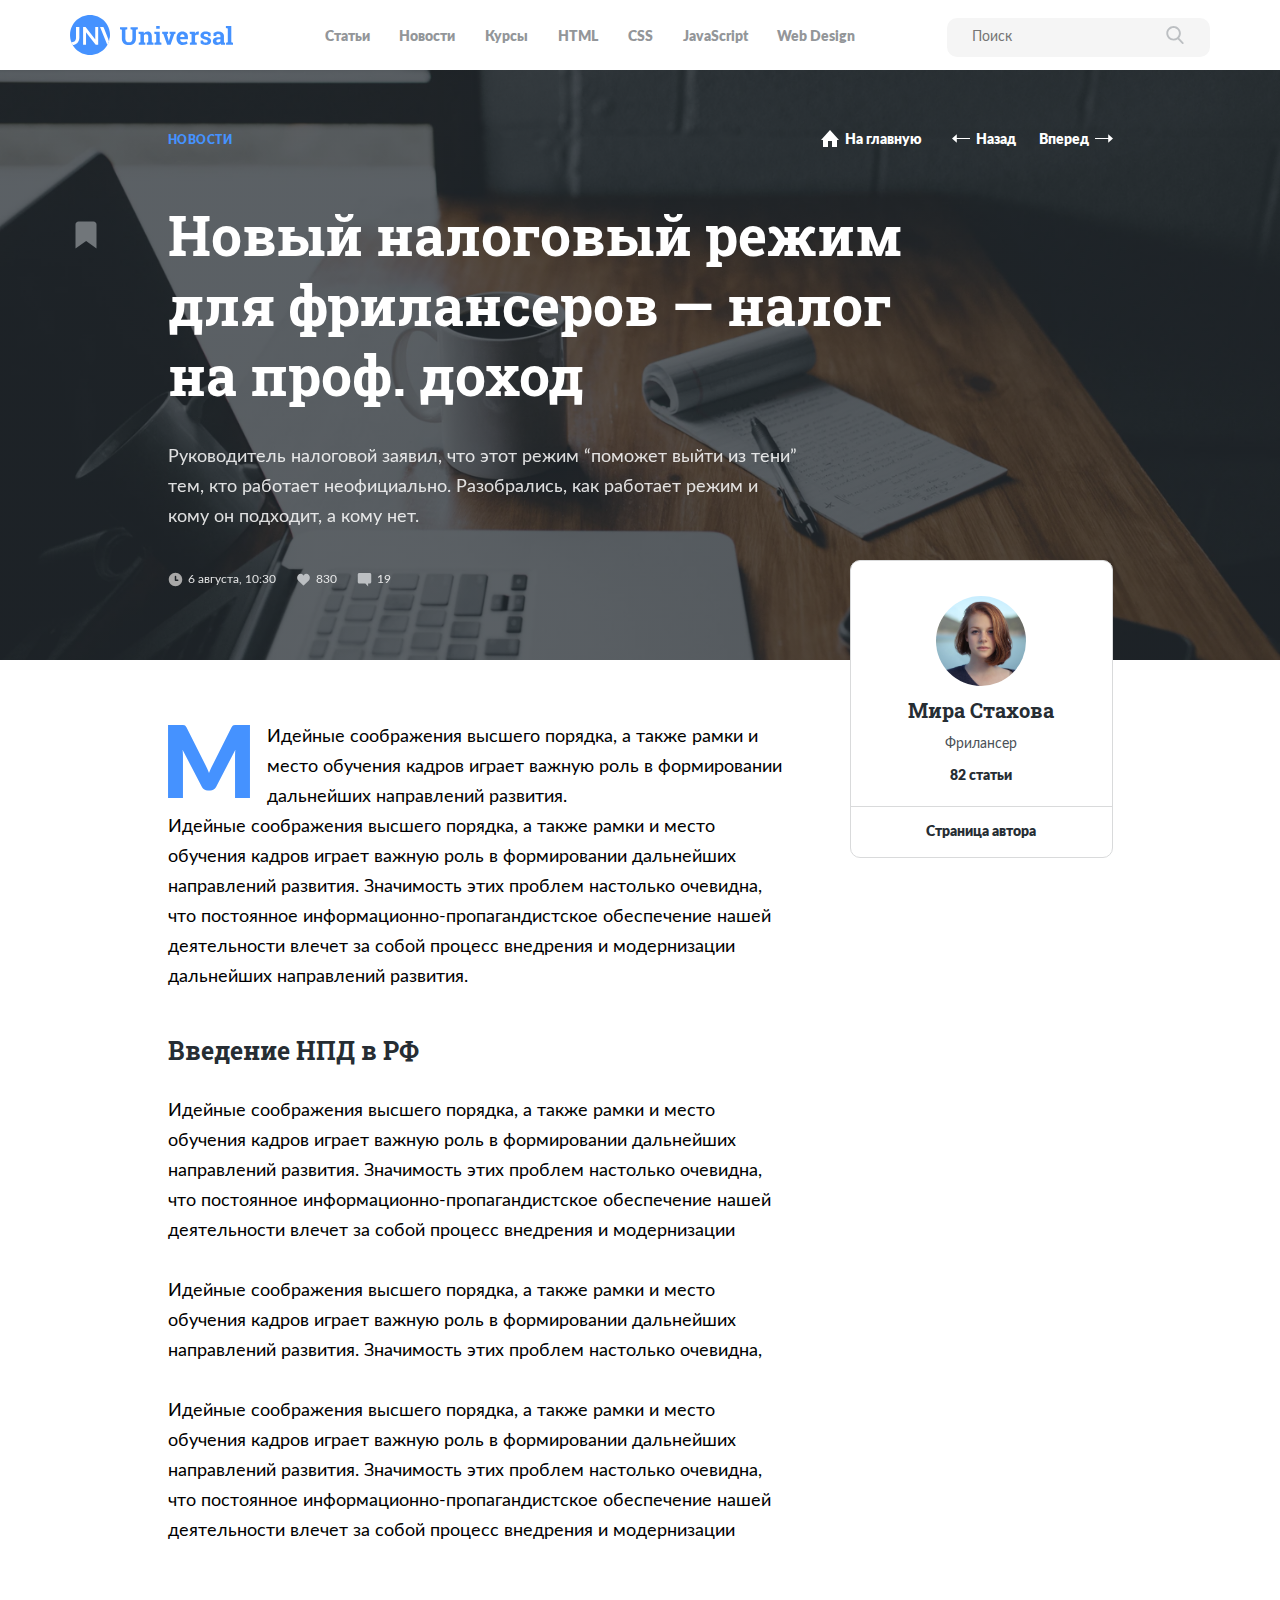
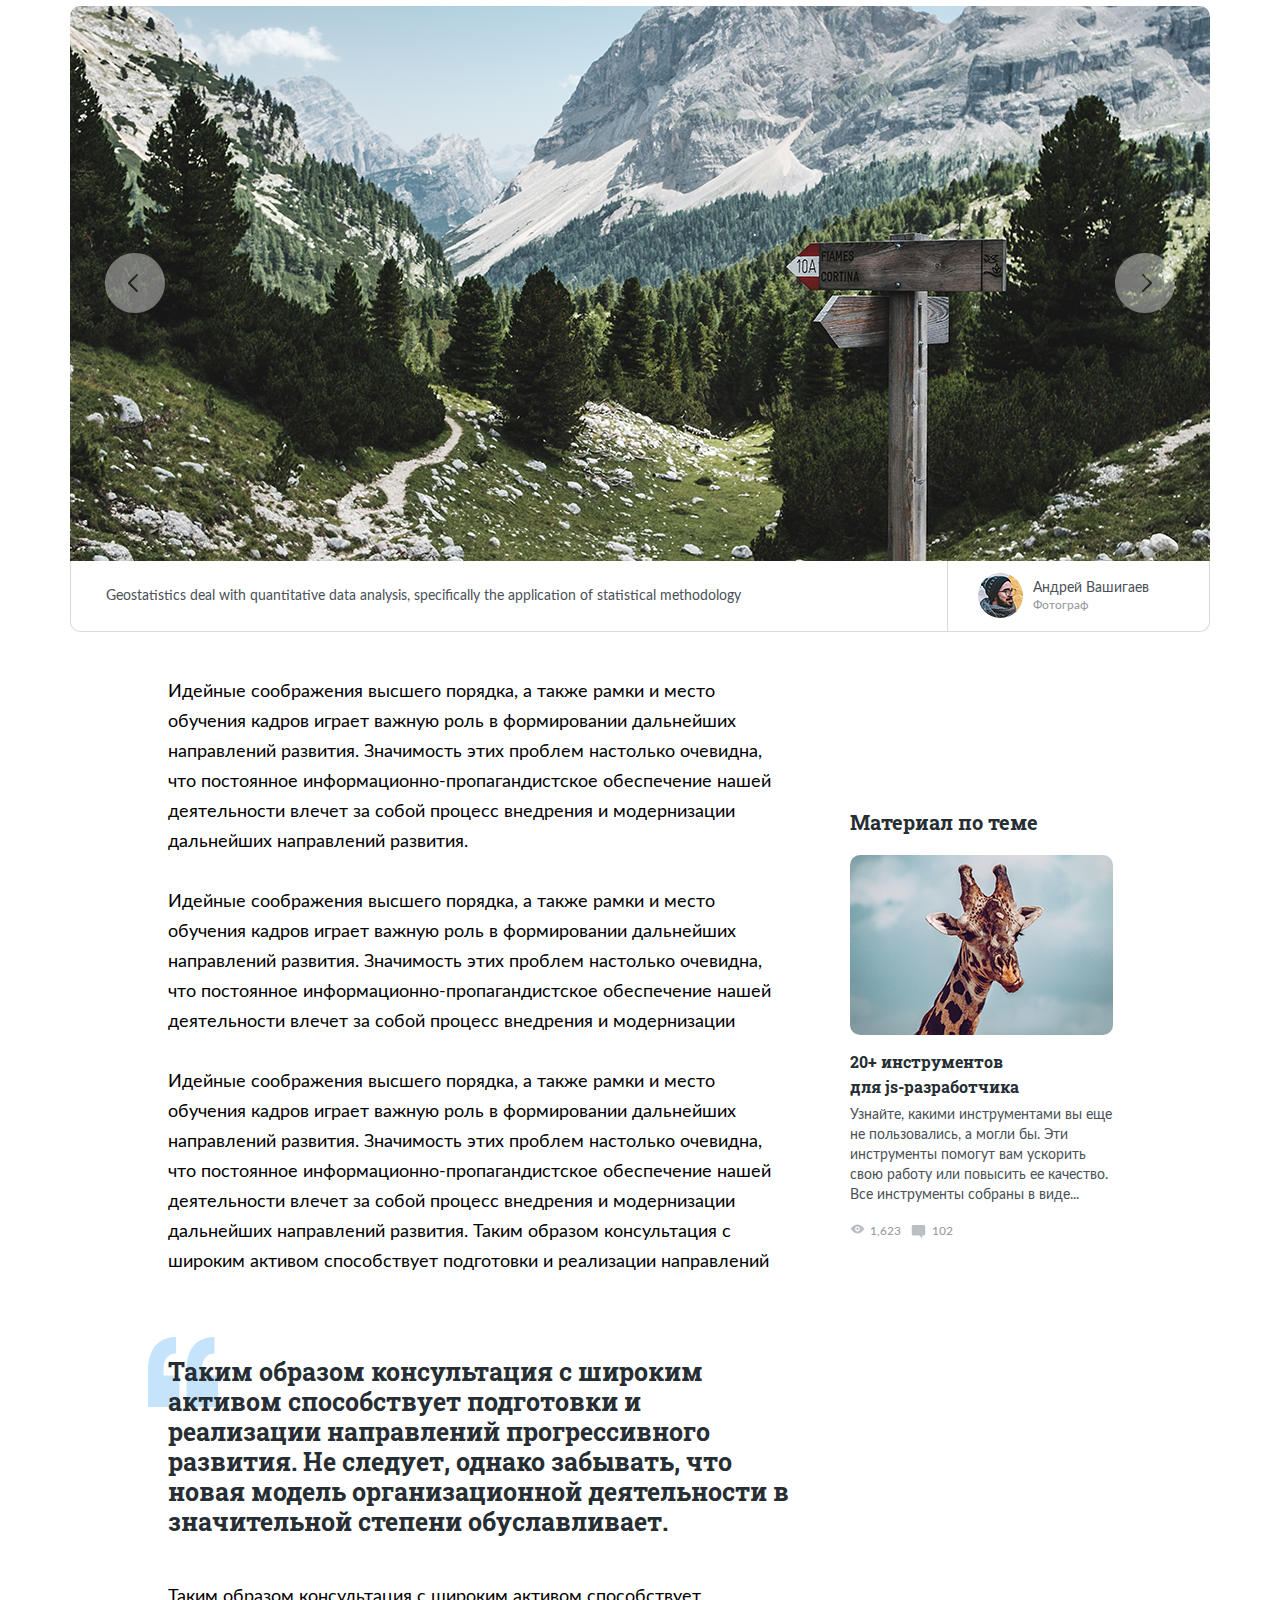
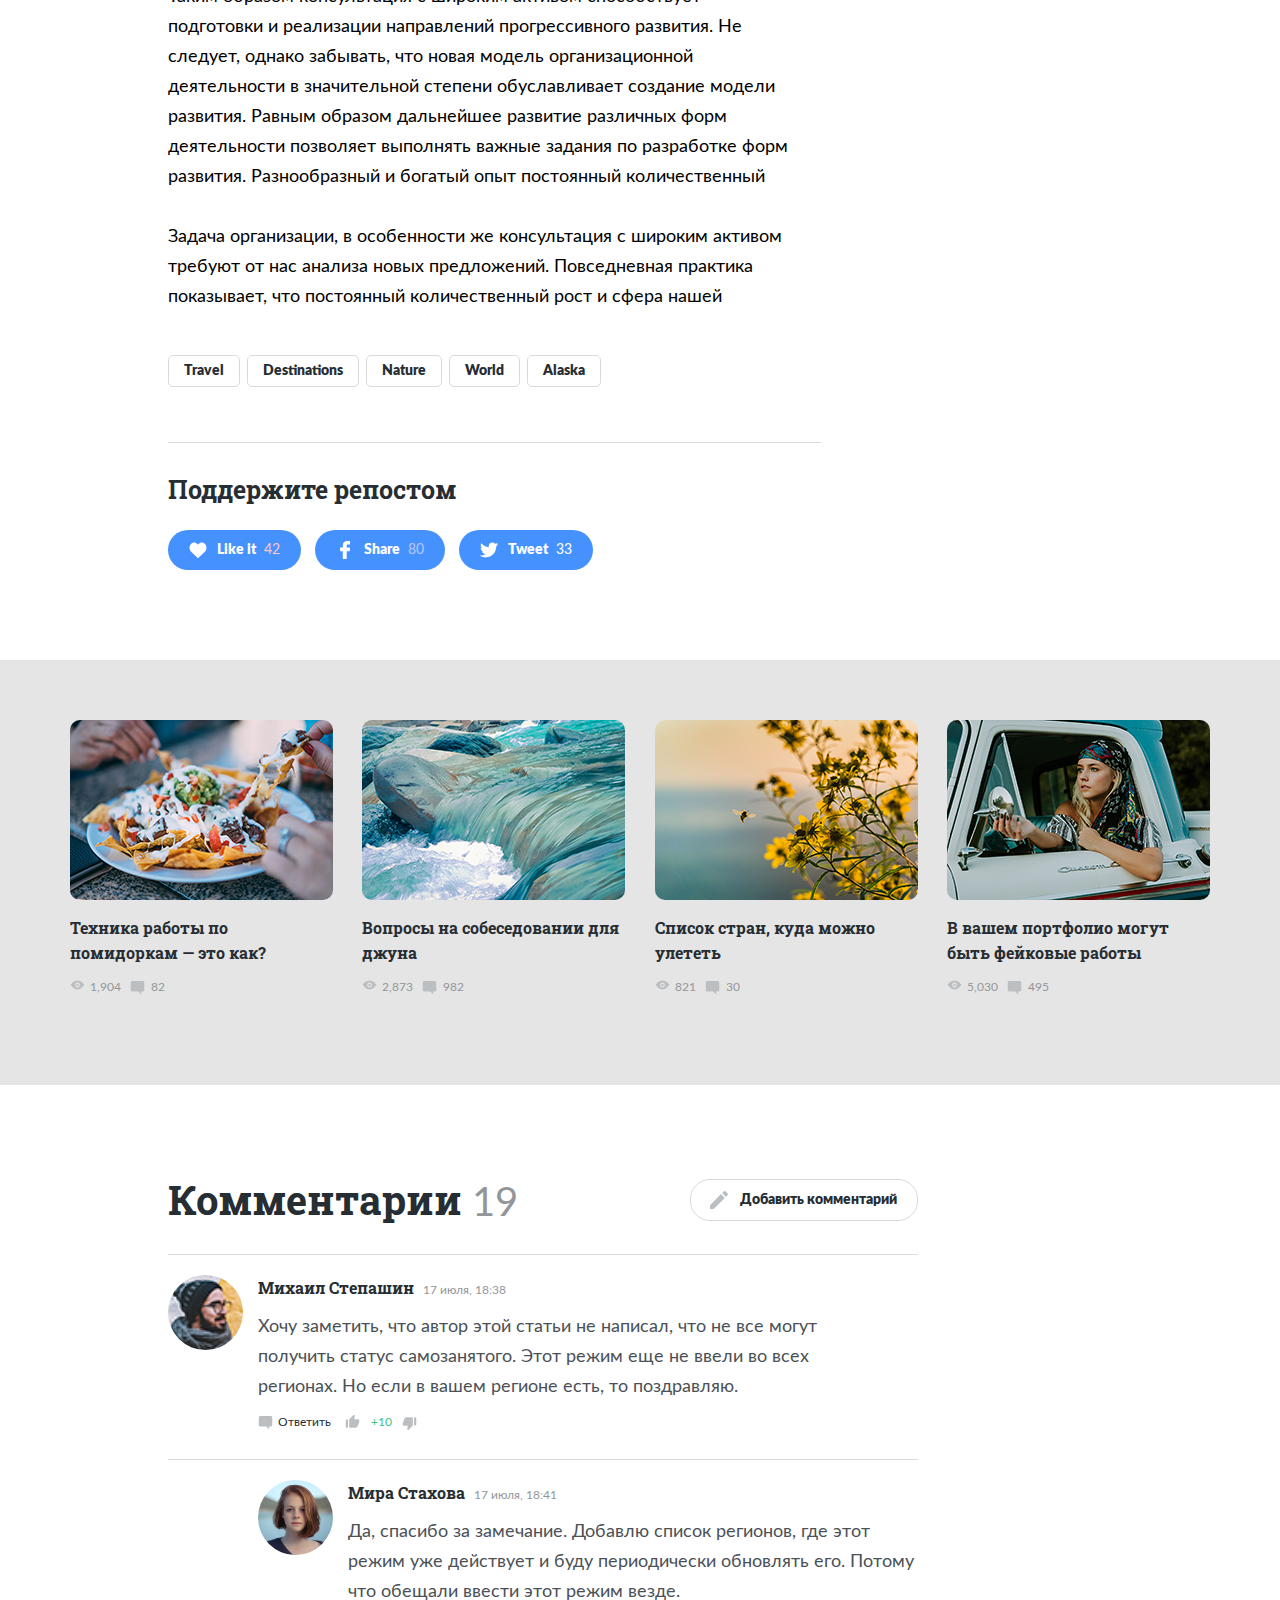
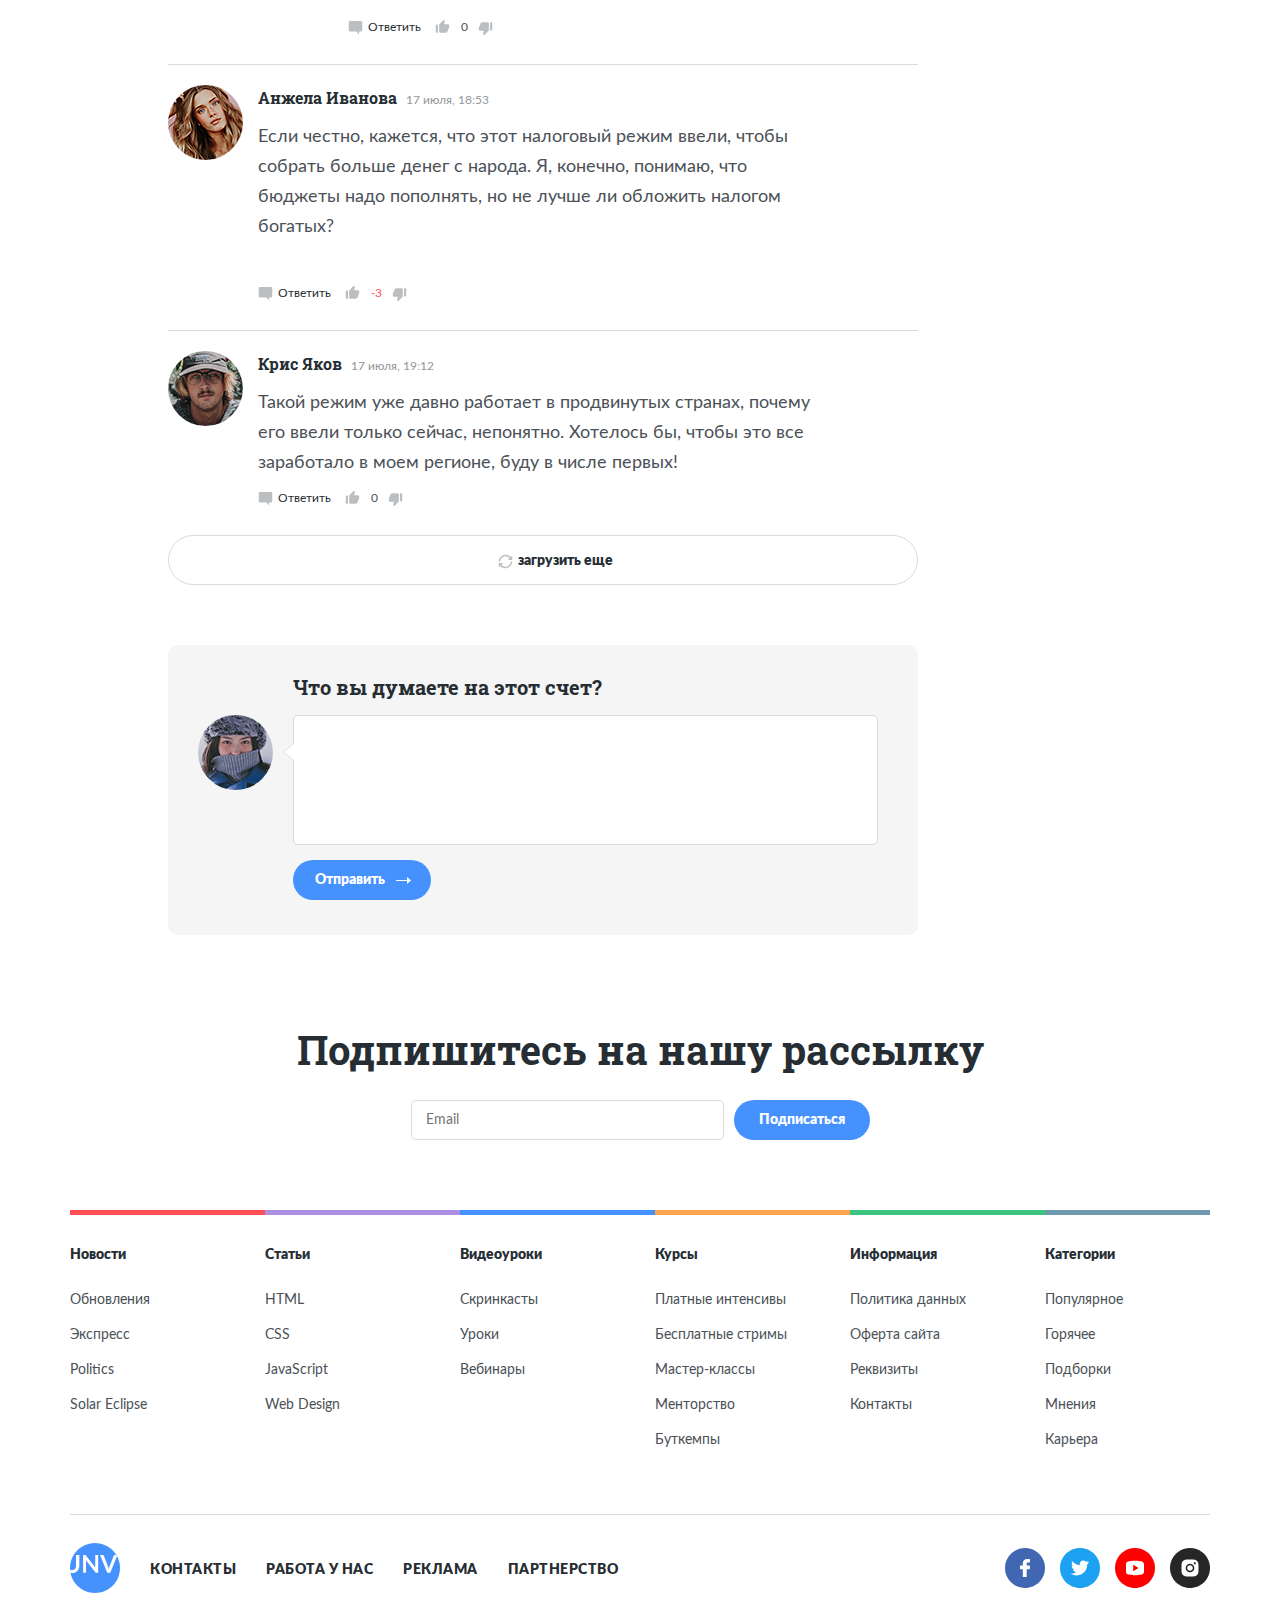
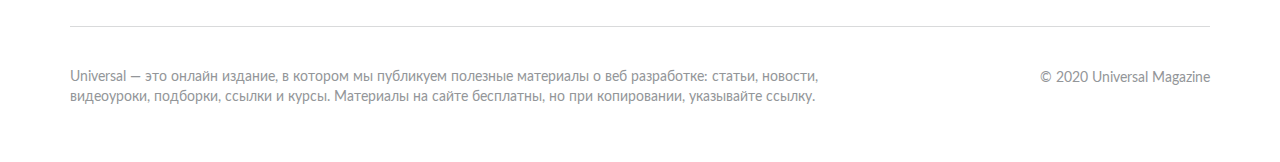
==== commit edb47bc9: "add send-mail service" ====
--- a/article.html
+++ b/article.html
@@ -503,29 +503,6 @@
 						</div>
 					</div>
 
-					<!-- 	<div class="article-reviews__splitter"></div>
-					<div class="article-reviews__comment-box">
-						<img src="img/user/user-avatar-5.png" alt="Icon: user" class="article-reviews__comment-user">
-						<div class="article-reviews__user-box">
-							<div class="article-reviews__user-attr">
-								<span class="article-reviews__user-name">Михаил Степашин</span>
-								<span class="article-reviews__user-date">17 июля, 18:38</span>
-							</div>
-							<p class="article-reviews__user-text">Хочу заметить, что автор этой статьи не написал, что не все могут
-								получить статус самозанятого. Этот режим еще не ввели во всех регионах. Но если в вашем регионе есть, то
-								поздравляю.</p>
-							<div class="article-reviews__user-stats">
-								<img src="img/svg/icon/comment.svg" alt="Icon: comment" class="article-reviews__comment-image">
-								<span class="article-reviews__reply">Ответить</span>
-								<img src="img/svg/icon/thumb-up.svg" alt="Icon: like"
-									class="article-reviews__user-reaction">
-								<span class="article-reviews__reaction-num">+10</span>
-								<img src="img/svg/icon/thumb-down.svg" alt="Icon: dis"
-									class="article-reviews__user-reaction">
-							</div>
-						</div>
-					</div> -->
-
 				</div>
 			</div>
 		</section>
@@ -647,9 +624,9 @@
 				<img src="img/svg/icon/dropdown-arrow.svg" alt="Icon: arrow" class="modal__select-image">
 				<select class="modal__select" name="select" required>
 					<option disabled selected class="modal__option">Выберите тему</option>
-					<option class="modal__option">Отступы</option>
-					<option class="modal__option">Формы</option>
-					<option class="modal__option">Кнопки</option>
+					<option value="Работа" class="modal__option">Работа</option>
+					<option value="Проекты" class="modal__option">Проекты</option>
+					<option value="Реклама" class="modal__option">Реклама</option>
 				</select>
 				<h4 class="modal__info modal__info-message">Сообщение</h4>
 				<textarea class="message modal__message" name="message" required></textarea>
--- a/css/style.css
+++ b/css/style.css
@@ -2989,7 +2989,7 @@
   position: absolute;
   content: ' ';
   top: 28px;
-  left: -11px;
+  left: -10px;
   width: 0;
   height: 0;
   border-top: 9px solid transparent;
@@ -3001,7 +3001,7 @@
   position: absolute;
   content: ' ';
   top: 28px;
-  left: -10px;
+  left: -9px;
   width: 0;
   height: 0;
   border-top: 9px solid transparent;
@@ -3026,6 +3026,42 @@
 
 .article-reviews__send {
   margin-left: 8px;
+}
+
+.thankyou {
+  display: -webkit-box;
+  display: -ms-flexbox;
+  display: flex;
+  -webkit-box-orient: vertical;
+  -webkit-box-direction: normal;
+      -ms-flex-direction: column;
+          flex-direction: column;
+  text-align: center;
+  padding: 90px 0 130px;
+}
+
+.thankyou__title {
+  margin-top: 30px;
+  font-family: Roboto Slab;
+  font-style: normal;
+  font-weight: bold;
+  font-size: 40px;
+  line-height: 50px;
+  color: #262d33;
+}
+
+.thankyou__for {
+  margin-bottom: 40px;
+  font-family: Roboto Slab;
+  font-style: normal;
+  font-weight: bold;
+  font-size: 25px;
+  line-height: 30px;
+  color: #262d33;
+}
+
+.thankyou__button {
+  padding: 15px 25px;
 }
 
 .modal__overlay {
